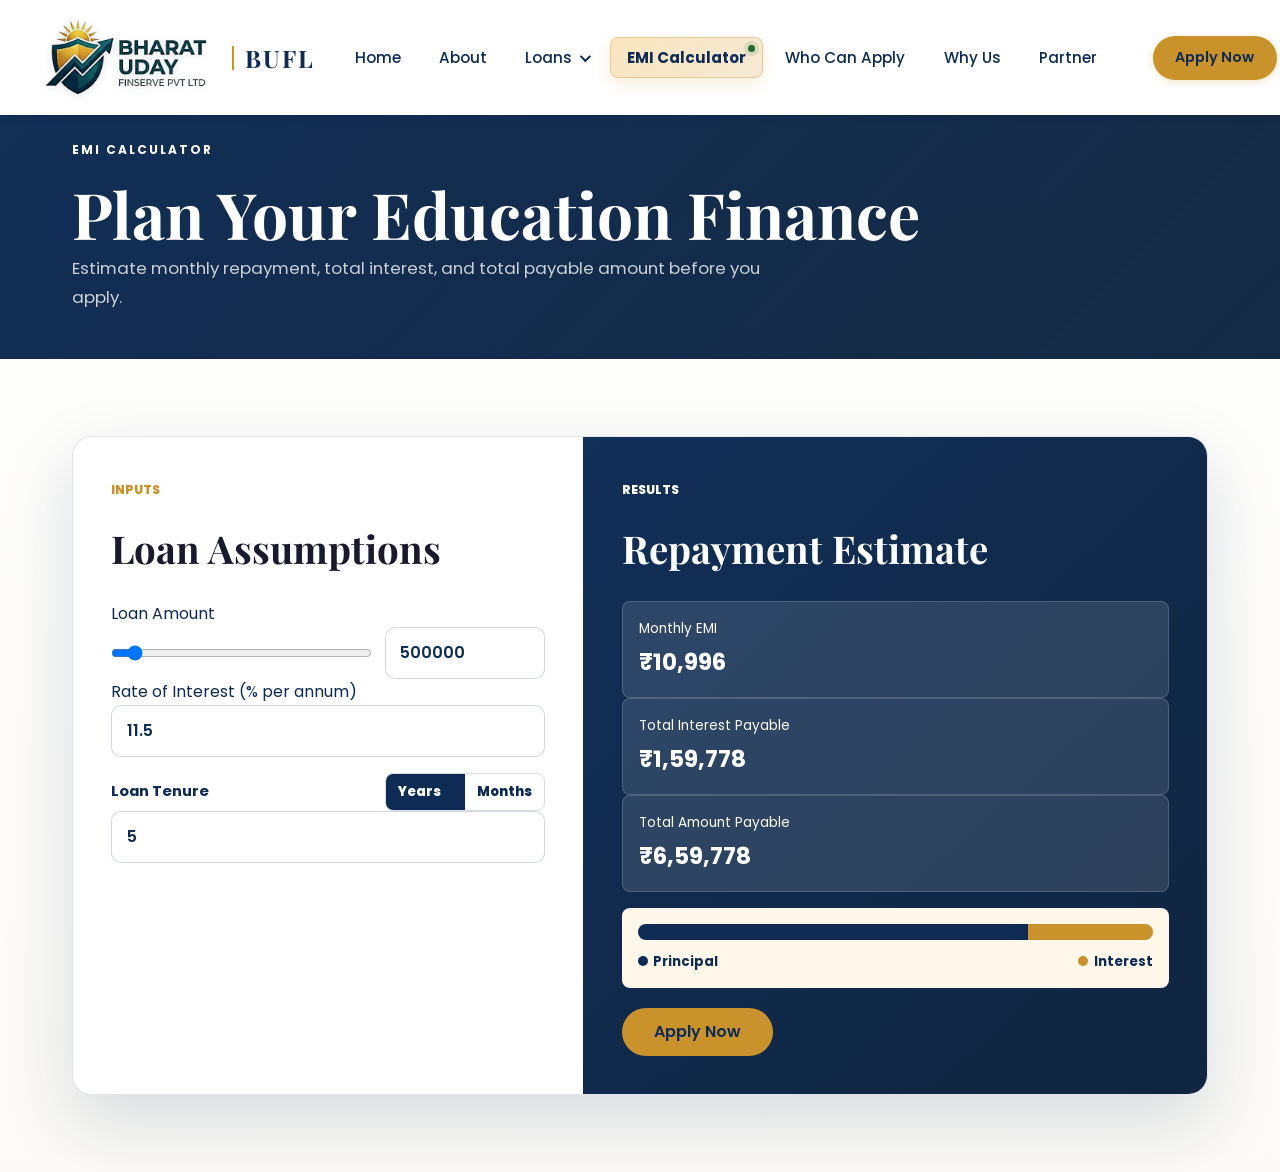
==== emi-calculator.html @ 7cd3af82 "feat: Refactor loan detail and navigation structure - Updated links in loan-detail.html to point to " ====
<!DOCTYPE html>
<html lang="en">
<head>
    <meta charset="UTF-8">
    <meta name="viewport" content="width=device-width, initial-scale=1.0">
    <title>EMI Calculator &mdash; Bharat Uday Finserve Pvt. Ltd.</title>
    <link href="https://fonts.googleapis.com/css2?family=Poppins:wght@300;400;500;600;700&family=Playfair+Display:wght@600;700&display=swap" rel="stylesheet">
    <link rel="stylesheet" href="styles.css">
</head>
<body>
    <nav class="navbar scrolled" id="navbar">
        <div class="nav-container">
            <a href="index.html#home" class="nav-logo">
                <img src="logo-transparent.png" alt="Bharat Uday Finserve Pvt Ltd" class="logo-img" />
                <span class="logo-abbr">BUFL</span>
            </a>

            <ul class="nav-menu" id="navMenu">
                <li><a href="index.html#home" class="nav-link">Home</a></li>
                <li><a href="index.html#about" class="nav-link">About</a></li>
                <li class="nav-dropdown" id="loansNavItem">
                    <button class="nav-link nav-dropdown-toggle" id="loansDropdownToggle" type="button" aria-expanded="false" aria-haspopup="true" aria-controls="loansDropdown">
                        Loans
                        <span class="dropdown-chevron" aria-hidden="true"></span>
                    </button>
                    <ul class="loans-dropdown" id="loansDropdown" aria-label="Loan products">
                        <li><a href="loan-detail.html?product=school-improvement" class="dropdown-link" data-product-key="school-improvement">School Improvement Loan</a></li>
                        <li><a href="loan-detail.html?product=school-fee" class="dropdown-link" data-product-key="school-fee">School Fee Loan</a></li>
                        <li><a href="loan-detail.html?product=student" class="dropdown-link" data-product-key="student">Student Loan</a></li>
                        <li><a href="loan-detail.html?product=overseas" class="dropdown-link" data-product-key="overseas">Overseas Education Loan</a></li>
                        <li><a href="loan-detail.html?product=vocational" class="dropdown-link" data-product-key="vocational">Vocational &amp; Skills Loan</a></li>
                    </ul>
                </li>
                <li><a href="emi-calculator.html" class="nav-link nav-link-highlight active">EMI Calculator</a></li>
                <li><a href="who-can-apply.html" class="nav-link">Who Can Apply</a></li>
                <li><a href="index.html#why-us" class="nav-link">Why Us</a></li>
                <li><a href="index.html#partner" class="nav-link">Partner</a></li>
                <li class="nav-menu-cta"><a href="loan-detail.html?product=school-improvement#loan-application" class="btn btn-primary">Apply Now</a></li>
            </ul>

            <div class="nav-actions">
                <a href="loan-detail.html?product=school-improvement#loan-application" class="btn btn-primary nav-apply">Apply Now</a>
                <button class="hamburger" id="hamburger" aria-label="Open navigation menu" aria-expanded="false" aria-controls="navMenu">
                    <span></span>
                    <span></span>
                    <span></span>
                </button>
            </div>
        </div>
    </nav>
    <div class="nav-overlay" id="navOverlay" aria-hidden="true"></div>

    <main class="standalone-page emi-page">
        <section class="standalone-hero">
            <div class="container">
                <span class="section-label">EMI CALCULATOR</span>
                <h1>Plan Your Education Finance</h1>
                <p>Estimate monthly repayment, total interest, and total payable amount before you apply.</p>
            </div>
        </section>

        <section class="emi-standalone-section">
            <div class="container">
                <div class="emi-standalone-panel">
                    <div class="emi-standalone-inputs">
                        <span class="content-label">Inputs</span>
                        <h2>Loan Assumptions</h2>
                        <label for="loanAmount">Loan Amount</label>
                        <div class="range-row">
                            <input type="range" id="loanAmountRange" min="5000" max="8000000" step="5000" value="500000">
                            <input type="number" id="loanAmount" min="5000" max="8000000" step="5000" value="500000">
                        </div>

                        <label for="interestRate">Rate of Interest (% per annum)</label>
                        <input type="number" id="interestRate" min="1" max="36" step="0.1" value="11.5">

                        <div class="tenure-header">
                            <label for="loanTenure">Loan Tenure</label>
                            <div class="tenure-toggle" role="group" aria-label="Tenure unit">
                                <input type="radio" name="tenureUnit" id="tenureYears" value="years" checked>
                                <label for="tenureYears">Years</label>
                                <input type="radio" name="tenureUnit" id="tenureMonths" value="months">
                                <label for="tenureMonths">Months</label>
                            </div>
                        </div>
                        <input type="number" id="loanTenure" min="1" max="30" step="1" value="5">
                    </div>

                    <div class="emi-standalone-results" aria-live="polite">
                        <span class="content-label">Results</span>
                        <h2>Repayment Estimate</h2>
                        <div class="emi-result-card">
                            <span>Monthly EMI</span>
                            <strong id="monthlyEmi">&#8377;0</strong>
                        </div>
                        <div class="emi-result-card">
                            <span>Total Interest Payable</span>
                            <strong id="totalInterest">&#8377;0</strong>
                        </div>
                        <div class="emi-result-card">
                            <span>Total Amount Payable</span>
                            <strong id="totalPayable">&#8377;0</strong>
                        </div>
                        <div class="emi-split" aria-label="Principal and interest split">
                            <div class="emi-split-bar">
                                <span class="principal-bar" id="principalBar"></span>
                                <span class="interest-bar" id="interestBar"></span>
                            </div>
                            <div class="emi-split-legend">
                                <span><i class="legend-principal"></i>Principal</span>
                                <span><i class="legend-interest"></i>Interest</span>
                            </div>
                        </div>
                        <a href="loan-detail.html?product=school-improvement#loan-application" class="btn btn-primary">Apply Now</a>
                    </div>
                </div>
            </div>
        </section>
    </main>

    <script src="script.js"></script>
</body>
</html>
---- styles.css ----
/* ===========================
   CSS Variables & Reset
   =========================== */
:root {
    /* Brand Colors */
    --color-primary: #0D2B55;
    --color-accent: #C9922A;
    --color-light-gold: #F4C366;
    --color-bg-cream: #FAFAF7;
    --color-text-dark: #1A1A2E;
    --color-text-light: #6B7280;
    --color-white: #FFFFFF;
    --color-navy-light: #1a3a52;

    /* Fonts */
    --font-body: 'Poppins', sans-serif;
    --font-heading: 'Playfair Display', serif;

    /* Spacing */
    --spacing-unit: 1rem;
}

*,
*::before,
*::after {
    margin: 0;
    padding: 0;
    box-sizing: border-box;
}

html {
    scroll-behavior: smooth;
    overflow-x: hidden;
    -webkit-text-size-adjust: 100%;
}

body {
    font-family: var(--font-body);
    color: var(--color-text-dark);
    background-color: var(--color-bg-cream);
    line-height: 1.6;
    overflow-x: hidden;
    max-width: 100vw;
    min-height: 100vh;
}

body.menu-open {
    overflow: hidden;
}

img, svg, video {
    max-width: 100%;
    height: auto;
    display: block;
}

button {
    font-family: inherit;
    background: none;
    border: none;
    cursor: pointer;
    color: inherit;
}

a {
    color: inherit;
}

/* ===========================
   Container & General
   =========================== */
.container {
    max-width: 1200px;
    margin: 0 auto;
    padding: 0 2rem;
}

section {
    padding: 5rem 0;
}

.section-header {
    text-align: center;
    margin-bottom: 4rem;
    animation: fadeInUp 0.8s ease-out;
}

.section-label {
    display: inline-block;
    font-size: 0.75rem;
    font-weight: 700;
    letter-spacing: 2px;
    text-transform: uppercase;
    color: var(--color-accent);
    margin-bottom: 1rem;
}

.section-title {
    font-family: var(--font-heading);
    font-size: 2.5rem;
    font-weight: 700;
    color: var(--color-primary);
    margin-bottom: 1rem;
}

.section-subtitle {
    font-size: 1.1rem;
    color: var(--color-text-light);
    max-width: 600px;
    margin: 0 auto;
}

/* ===========================
   Animations
   =========================== */
@keyframes fadeInUp {
    from {
        opacity: 0;
        transform: translateY(30px);
    }
    to {
        opacity: 1;
        transform: translateY(0);
    }
}

@keyframes slideInLeft {
    from {
        opacity: 0;
        transform: translateX(-30px);
    }
    to {
        opacity: 1;
        transform: translateX(0);
    }
}

@keyframes slideInRight {
    from {
        opacity: 0;
        transform: translateX(30px);
    }
    to {
        opacity: 1;
        transform: translateX(0);
    }
}

@keyframes countUp {
    from {
        opacity: 0;
    }
    to {
        opacity: 1;
    }
}

@keyframes marquee {
    0% {
        transform: translateX(0);
    }
    100% {
        transform: translateX(-50%);
    }
}

@keyframes bounce {
    0%, 100% {
        transform: scale(1.15) rotate(5deg);
    }
    50% {
        transform: scale(1.25) rotate(-5deg);
    }
}

/* ===========================
   Navigation Bar
   =========================== */
/* ===========================
   Navbar — Sticky Header
   =========================== */
.navbar {
    position: fixed;
    top: 0;
    left: 0;
    width: 100%;
    z-index: 1000;
    background-color: var(--color-white);
    padding: 0.6rem 0;
    box-shadow: 0 2px 10px rgba(13, 43, 85, 0.06);
    transition: padding 0.3s ease, box-shadow 0.3s ease;
}

.navbar.scrolled {
    padding: 0.4rem 0;
    box-shadow: 0 4px 18px rgba(13, 43, 85, 0.1);
    border-bottom: 2px solid var(--color-accent);
}

.nav-container {
    max-width: 1400px;
    margin: 0 auto;
    padding: 0 2rem;
    display: flex;
    justify-content: space-between;
    align-items: center;
    gap: 1.5rem;
}

.nav-logo {
    display: flex;
    align-items: center;
    cursor: pointer;
    text-decoration: none;
    flex-shrink: 0;
}

.logo-img {
    height: 96px;
    width: auto;
    display: block;
    object-fit: contain;
    transition: height 0.3s ease;
    filter: drop-shadow(0 2px 4px rgba(13, 43, 85, 0.12));
}

.navbar.scrolled .logo-img {
    height: 72px;
}

.logo-abbr {
    font-family: var(--font-heading);
    font-size: 1.5rem;
    font-weight: 700;
    color: var(--color-primary);
    letter-spacing: 2px;
    margin-left: 0.65rem;
    padding-left: 0.65rem;
    border-left: 2px solid var(--color-accent);
    line-height: 1;
    white-space: nowrap;
}

/* Nav menu (desktop horizontal) */
.nav-menu {
    display: flex;
    list-style: none;
    align-items: center;
    gap: 0.4rem;
    margin: 0;
    flex: 1;
    justify-content: flex-end;
    padding-right: 1rem;
}

.nav-menu-cta {
    display: none; /* only visible inside the mobile drawer */
}

.nav-link {
    text-decoration: none;
    color: var(--color-primary);
    font-weight: 500;
    font-size: 0.95rem;
    padding: 0.55rem 1rem;
    border-radius: 8px;
    position: relative;
    transition: color 0.25s ease, background-color 0.25s ease;
    white-space: nowrap;
}

.nav-link:hover {
    color: var(--color-accent);
    background-color: rgba(201, 146, 42, 0.08);
}

.nav-link.active {
    color: var(--color-accent);
    background-color: rgba(201, 146, 42, 0.12);
    font-weight: 600;
}

.nav-link.active::before {
    content: '';
    position: absolute;
    bottom: 4px;
    left: 1rem;
    right: 1rem;
    height: 2px;
    background-color: var(--color-accent);
    border-radius: 2px;
}

.nav-link-highlight {
    color: var(--color-primary);
    background: linear-gradient(135deg, rgba(244, 195, 102, 0.42), rgba(201, 146, 42, 0.2));
    border: 1px solid rgba(201, 146, 42, 0.34);
    font-weight: 700;
    box-shadow: 0 6px 16px rgba(201, 146, 42, 0.16);
}

.nav-link-highlight:hover,
.nav-link-highlight.active {
    color: var(--color-primary);
    background: var(--color-accent);
    box-shadow: 0 8px 20px rgba(201, 146, 42, 0.28);
}

.nav-link-highlight::after {
    content: '';
    position: absolute;
    top: 0.42rem;
    right: 0.42rem;
    width: 7px;
    height: 7px;
    border-radius: 50%;
    background: var(--color-green-pillar);
    box-shadow: 0 0 0 4px rgba(31, 107, 45, 0.12);
}

/* Nav actions (Apply Now + hamburger) */
.nav-actions {
    display: flex;
    align-items: center;
    gap: 0.75rem;
    flex-shrink: 0;
}

.nav-apply {
    padding: 0.65rem 1.4rem !important;
    font-size: 0.9rem !important;
    min-height: 42px;
    display: inline-flex;
    align-items: center;
    box-shadow: 0 2px 8px rgba(201, 146, 42, 0.25);
}

/* Hamburger Button */
.hamburger {
    display: none;
    flex-direction: column;
    justify-content: center;
    align-items: center;
    gap: 5px;
    width: 44px;
    height: 44px;
    border-radius: 8px;
    transition: background-color 0.25s ease;
    position: relative;
    z-index: 1001;
}

.hamburger:hover {
    background-color: rgba(13, 43, 85, 0.06);
}

.hamburger span {
    width: 24px;
    height: 2.5px;
    background-color: var(--color-primary);
    border-radius: 2px;
    transition: transform 0.3s ease, opacity 0.3s ease;
    display: block;
}

.hamburger.active span:nth-child(1) {
    transform: translateY(7.5px) rotate(45deg);
}

.hamburger.active span:nth-child(2) {
    opacity: 0;
}

.hamburger.active span:nth-child(3) {
    transform: translateY(-7.5px) rotate(-45deg);
}

/* Mobile drawer overlay */
.nav-overlay {
    position: fixed;
    inset: 0;
    background-color: rgba(13, 43, 85, 0.45);
    opacity: 0;
    visibility: hidden;
    transition: opacity 0.3s ease, visibility 0.3s ease;
    z-index: 998;
}

.nav-overlay.active {
    opacity: 1;
    visibility: visible;
}

/* ===========================
   Hero Section
   =========================== */
.hero {
    position: relative;
    min-height: calc(100vh - 95px);
    display: flex;
    align-items: center;
    justify-content: center;
    text-align: center;
    margin-top: 95px;
    overflow: hidden;
    background-color: var(--color-primary);
}

.hero-background {
    position: absolute;
    top: 0;
    left: 0;
    width: 100%;
    height: 100%;
    background: repeating-linear-gradient(
        45deg,
        transparent,
        transparent 100px,
        rgba(201, 146, 42, 0.05) 100px,
        rgba(201, 146, 42, 0.05) 200px
    );
    z-index: 1;
}

.hero-content {
    position: relative;
    z-index: 10;
    max-width: 1000px;
    padding: 2rem;
}

.hero-headline {
    font-family: var(--font-heading);
    font-size: 3.5rem;
    font-weight: 700;
    color: var(--color-white);
    margin-bottom: 1.5rem;
    line-height: 1.2;
    animation: fadeInUp 0.8s ease-out 0.2s backwards;
}

.hero-subheadline {
    font-size: 1.3rem;
    color: #c9c3c3;
    margin-bottom: 2.5rem;
    max-width: 800px;
    margin-left: auto;
    margin-right: auto;
    animation: fadeInUp 0.8s ease-out 0.4s backwards;
}

.hero-buttons {
    display: none;
}

.btn {
    padding: 0.9rem 2rem;
    border: none;
    border-radius: 30px;
    font-size: 1rem;
    font-weight: 600;
    cursor: pointer;
    transition: all 0.3s ease;
    text-decoration: none;
    display: inline-flex;
    align-items: center;
    justify-content: center;
    min-height: 44px;
    line-height: 1.2;
    white-space: nowrap;
}

.btn-primary {
    background-color: var(--color-accent);
    color: var(--color-primary);
}

.btn-primary:hover {
    background-color: var(--color-light-gold);
    box-shadow: 0 6px 20px rgba(201, 146, 42, 0.4);
    transform: translateY(-3px);
}

.btn-secondary {
    background-color: transparent;
    color: var(--color-white);
    border: 2px solid var(--color-white);
}

.btn-secondary:hover {
    background-color: var(--color-white);
    color: var(--color-primary);
    box-shadow: 0 6px 20px rgba(255, 255, 255, 0.3);
    transform: translateY(-3px);
}

.hero-stats {
    display: none;
}

.stat-card {
    background: rgba(255, 255, 255, 0.1);
    padding: 2rem 1.5rem;
    border-radius: 12px;
    backdrop-filter: blur(10px);
    border: 1px solid rgba(201, 146, 42, 0.3);
}

.stat-number {
    font-family: var(--font-heading);
    font-size: 2.5rem;
    font-weight: 700;
    color: var(--color-accent);
    margin-bottom: 0.5rem;
}

.stat-label {
    font-size: 0.95rem;
    color: var(--color-white);
    font-weight: 500;
}

/* ===========================
   Marquee Bar
   =========================== */
.marquee-bar {
    background-color: var(--color-accent);
    padding: 0.8rem 0;
    overflow: hidden;
}

.marquee-content {
    display: flex;
    animation: marquee 20s linear infinite;
    white-space: nowrap;
    font-size: 0.85rem;
    font-weight: 700;
    color: var(--color-primary);
    letter-spacing: 0.5px;
}

/* ===========================
   About Section
   =========================== */
.about {
    background-color: var(--color-bg-cream);
}

.about-content {
    display: grid;
    grid-template-columns: 1fr;
    gap: 4rem;
    align-items: start;
}

.about-left {
    animation: slideInLeft 0.8s ease-out;
}

.about-left p {
    font-size: 1rem;
    color: var(--color-text-light);
    line-height: 1.8;
    margin-bottom: 1.5rem;
    text-align: justify;
}

.about-left p strong {
    color: var(--color-primary);
}

.about-right {
    animation: slideInRight 0.8s ease-out;
}

.info-card {
    background: var(--color-white);
    border-left: 4px solid var(--color-primary);
    border-top: 3px solid var(--color-accent);
    padding: 2rem;
    border-radius: 8px;
    box-shadow: 0 2px 8px rgba(0, 0, 0, 0.05);
}

.info-card-title {
    font-size: 1.2rem;
    font-weight: 700;
    color: var(--color-primary);
    margin-bottom: 1.5rem;
}

.info-item {
    display: flex;
    gap: 1rem;
    margin-bottom: 1.5rem;
}

.info-item:last-child {
    margin-bottom: 0;
}

.info-icon {
    font-size: 1.5rem;
    flex-shrink: 0;
}

.info-item strong {
    color: var(--color-primary);
    font-size: 0.95rem;
}

.info-item p {
    font-size: 0.85rem;
    color: var(--color-text-light);
    margin: 0.3rem 0 0 0;
}

/* ===========================
   Loan Products Section
   =========================== */
.products {
    background-color: var(--color-primary);
    background-image: radial-gradient(circle, rgba(201, 146, 42, 0.1) 1px, transparent 1px);
    background-size: 40px 40px;
    background-position: 0 0, 20px 20px;
}

.products .section-title {
    color: var(--color-white);
}

.products-grid {
    display: grid;
    grid-template-columns: repeat(auto-fit, minmax(280px, 1fr));
    gap: 2rem;
    max-width: 1400px;
    margin: 0 auto;
}

.product-card {
    background: var(--color-white);
    border-top: 4px solid var(--color-accent);
    border-radius: 12px;
    padding: 2rem;
    transition: all 0.3s ease;
    box-shadow: 0 4px 12px rgba(0, 0, 0, 0.05);
    display: flex;
    flex-direction: column;
}

.product-card:hover {
    transform: translateY(-6px);
    box-shadow: 0 8px 24px rgba(201, 146, 42, 0.2);
}

.product-icon {
    font-size: 3rem;
    margin-bottom: 1rem;
}

.product-card h3 {
    font-size: 1.3rem;
    font-weight: 700;
    color: var(--color-primary);
    margin-bottom: 0.8rem;
}

.product-amount {
    font-size: 1.1rem;
    font-weight: 600;
    color: var(--color-accent);
    margin-bottom: 0.5rem;
}

.product-for {
    font-size: 0.9rem;
    color: var(--color-text-light);
    margin-bottom: 1.2rem;
    font-style: italic;
}

.product-highlights {
    list-style: none;
    margin-bottom: 1.5rem;
    flex-grow: 1;
}

.product-highlights li {
    font-size: 0.9rem;
    color: var(--color-text-light);
    margin-bottom: 0.6rem;
    padding-left: 1.5rem;
    position: relative;
}

.product-highlights li::before {
    content: '✓';
    position: absolute;
    left: 0;
    color: var(--color-accent);
    font-weight: bold;
}

.product-link {
    color: var(--color-accent);
    text-decoration: none;
    font-weight: 600;
    font-size: 0.95rem;
    transition: color 0.3s ease;
}

.product-link:hover {
    color: var(--color-light-gold);
}

/* ===========================
   Directors Section
   =========================== */
.directors {
    background-color: var(--color-bg-cream);
}

.directors-grid {
    display: grid;
    grid-template-columns: repeat(auto-fit, minmax(300px, 1fr));
    gap: 2rem;
    max-width: 1200px;
    margin: 0 auto;
    justify-items: center;
}

.director-card {
    background: var(--color-white);
    border: 1px solid #e0ddd7;
    border-left: 4px solid var(--color-primary);
    border-radius: 10px;
    padding: 2rem;
    text-align: center;
    max-width: 350px;
    width: 100%;
    box-shadow: 0 2px 8px rgba(0, 0, 0, 0.05);
    transition: all 0.3s ease;
    display: flex;
    flex-direction: column;
}

.director-card:hover {
    box-shadow: 0 4px 16px rgba(201, 146, 42, 0.15);
    transform: translateY(-4px);
}

.director-avatar {
    width: 100px;
    height: 100px;
    margin: 0 auto 1.5rem;
    border-radius: 50%;
    background: linear-gradient(135deg, var(--color-accent), var(--color-primary));
    display: flex;
    align-items: center;
    justify-content: center;
    color: var(--color-white);
    font-size: 1.8rem;
    font-weight: 700;
}

.director-name {
    font-size: 1.2rem;
    font-weight: 700;
    color: var(--color-primary);
    margin-bottom: 0.5rem;
}

.director-designation {
    font-size: 0.9rem;
    color: var(--color-accent);
    font-style: italic;
    margin-bottom: 1rem;
}

.director-divider {
    width: 40px;
    height: 2px;
    background-color: var(--color-accent);
    margin: 1rem auto;
}

.director-bio {
    font-size: 0.85rem;
    color: var(--color-text-light);
    line-height: 1.6;
    margin-bottom: 1.5rem;
    flex-grow: 1;
}

.director-linkedin {
    display: inline-flex;
    width: 35px;
    height: 35px;
    align-items: center;
    justify-content: center;
    background-color: var(--color-primary);
    color: var(--color-white);
    border-radius: 50%;
    text-decoration: none;
    font-weight: 700;
    transition: all 0.3s ease;
    margin-top: auto;
}

.director-linkedin:hover {
    background-color: var(--color-accent);
    transform: scale(1.1);
}

/* ===========================
   Eligibility Section
   =========================== */
.eligibility {
    background-color: var(--color-white);
}

.eligibility-grid {
    display: grid;
    grid-template-columns: repeat(auto-fit, minmax(250px, 1fr));
    gap: 2rem;
    margin-bottom: 3rem;
}

.eligibility-column {
    background: var(--color-bg-cream);
    padding: 2rem;
    border-radius: 10px;
    border-top: 3px solid var(--color-accent);
    animation: fadeInUp 0.8s ease-out;
}

.eligibility-icon {
    font-size: 2.5rem;
    margin-bottom: 1rem;
}

.eligibility-column h3 {
    font-size: 1.2rem;
    font-weight: 700;
    color: var(--color-primary);
    margin-bottom: 1rem;
}

.eligibility-column ul {
    list-style: none;
}

.eligibility-column li {
    font-size: 0.9rem;
    color: var(--color-text-light);
    margin-bottom: 0.8rem;
    padding-left: 1.5rem;
    position: relative;
    line-height: 1.5;
}

.eligibility-column li::before {
    content: '→';
    position: absolute;
    left: 0;
    color: var(--color-accent);
    font-weight: bold;
}

.eligibility-help {
    background: var(--color-bg-cream);
    border: 2px solid var(--color-accent);
    border-radius: 10px;
    padding: 2rem;
    text-align: center;
    max-width: 700px;
    margin: 0 auto;
}

.eligibility-help p {
    font-size: 1rem;
    color: var(--color-text-dark);
    line-height: 1.8;
}

.eligibility-help strong {
    color: var(--color-accent);
}

/* ===========================
   Why Us Section
   =========================== */
.why-us {
    background-color: #1a3a52;
    background-image: linear-gradient(135deg, var(--color-primary) 0%, #1a3a52 100%);
}

.why-us .section-title {
    color: var(--color-white);
}

.features-grid {
    display: grid;
    grid-template-columns: repeat(auto-fit, minmax(280px, 1fr));
    gap: 2rem;
}

.feature-box {
    background: rgba(255, 255, 255, 0.05);
    padding: 2rem;
    border-radius: 12px;
    text-align: center;
    border: 1px solid rgba(201, 146, 42, 0.3);
    transition: all 0.3s ease;
    backdrop-filter: blur(10px);
}

.feature-box:hover {
    background: rgba(255, 255, 255, 0.1);
    box-shadow: 0 8px 24px rgba(201, 146, 42, 0.2);
    transform: translateY(-6px);
}

.feature-icon {
    font-size: 2.5rem;
    margin-bottom: 1rem;
}

.feature-box h3 {
    font-size: 1.2rem;
    font-weight: 700;
    color: var(--color-white);
    margin-bottom: 0.8rem;
}

.feature-box p {
    font-size: 0.95rem;
    color: #d0d0d0;
    line-height: 1.6;
}

/* ===========================
   Contact Section
   =========================== */
.contact {
    display: none;
}

.contact-form {
    display: none;
}

.contact-content {
    display: grid;
    grid-template-columns: 1fr 1fr;
    gap: 4rem;
    align-items: start;
}

.contact-left {
    animation: slideInLeft 0.8s ease-out;
}

.contact-detail {
    display: flex;
    gap: 1.5rem;
    margin-bottom: 2rem;
}

.contact-detail:last-of-type {
    margin-bottom: 2.5rem;
}

.contact-icon {
    font-size: 1.8rem;
    flex-shrink: 0;
    min-width: 40px;
}

.contact-detail strong {
    color: var(--color-primary);
    font-size: 0.95rem;
}

.contact-detail p {
    font-size: 0.9rem;
    color: var(--color-text-light);
    margin: 0.3rem 0 0 0;
}

.social-icons {
    display: flex;
    gap: 1rem;
    margin-top: 2rem;
}

.social-btn {
    width: 45px;
    height: 45px;
    display: flex;
    align-items: center;
    justify-content: center;
    background-color: var(--color-primary);
    color: var(--color-white);
    border-radius: 50%;
    text-decoration: none;
    font-weight: 700;
    font-size: 1.1rem;
    transition: all 0.3s ease;
}

.social-btn:hover {
    background-color: var(--color-accent);
    transform: scale(1.15) rotate(5deg);
}

.contact-right {
    animation: slideInRight 0.8s ease-out;
}

.contact-form {
    background: var(--color-white);
    padding: 2.5rem;
    border-radius: 12px;
    box-shadow: 0 4px 12px rgba(0, 0, 0, 0.05);
}

.form-group {
    margin-bottom: 1.5rem;
}

.form-group:last-of-type {
    margin-bottom: 2rem;
}

.contact-form input,
.contact-form select,
.contact-form textarea {
    width: 100%;
    padding: 0.85rem 1rem;
    border: 1px solid #ddd;
    border-radius: 6px;
    font-family: var(--font-body);
    font-size: 0.95rem;
    transition: border-color 0.3s ease;
}

.contact-form input:focus,
.contact-form select:focus,
.contact-form textarea:focus {
    outline: none;
    border-color: var(--color-accent);
    box-shadow: 0 0 0 3px rgba(201, 146, 42, 0.1);
}

.contact-form textarea {
    resize: vertical;
}

.form-submit {
    width: 100%;
    padding: 1rem;
    background-color: var(--color-accent);
    color: var(--color-primary);
    border: none;
    border-radius: 6px;
    font-weight: 700;
    cursor: pointer;
    transition: all 0.3s ease;
    font-size: 1rem;
}

.form-submit:hover {
    background-color: var(--color-light-gold);
    box-shadow: 0 4px 12px rgba(201, 146, 42, 0.3);
}

.form-privacy {
    font-size: 0.8rem;
    color: var(--color-text-light);
    text-align: center;
    margin-top: 1rem;
}

/* ===========================
   Footer
   =========================== */
.footer {
    background-color: var(--color-primary);
    color: var(--color-white);
    padding: 3rem 0 1rem;
}

.footer-content {
    display: grid;
    grid-template-columns: repeat(auto-fit, minmax(250px, 1fr));
    gap: 2rem;
    margin-bottom: 2rem;
}

.footer-col {
    animation: fadeInUp 0.8s ease-out;
}

.footer-col h4 {
    font-size: 1rem;
    font-weight: 700;
    color: var(--color-accent);
    margin-bottom: 1rem;
    text-transform: uppercase;
    letter-spacing: 1px;
}

.footer-logo {
    display: flex;
    align-items: center;
    gap: 1rem;
    margin-bottom: 1rem;
}

.footer-logo-img {
    height: 90px;
    width: auto;
    display: block;
    object-fit: contain;
    border-radius: 6px;
    box-shadow: 0 4px 14px rgba(0, 0, 0, 0.3);
}

.footer-logo-text {
    display: flex;
    flex-direction: column;
    line-height: 1.1;
}

.footer-company-name {
    font-size: 1rem;
    font-weight: 700;
    color: var(--color-white);
    letter-spacing: 0.5px;
    line-height: 1.1;
}

.footer-tagline {
    font-size: 0.8rem;
    color: var(--color-accent);
    font-style: italic;
    line-height: 1;
}

.footer-description {
    font-size: 0.9rem;
    color: #c9c3c3;
    line-height: 1.6;
}

.footer-col ul {
    list-style: none;
}

.footer-col li {
    margin-bottom: 0.7rem;
}

.footer-col a {
    color: #c9c3c3;
    text-decoration: none;
    font-size: 0.9rem;
    transition: color 0.3s ease;
}

.footer-col a:hover {
    color: var(--color-accent);
}

.footer-col p {
    font-size: 0.9rem;
    color: #c9c3c3;
    line-height: 1.6;
    margin-bottom: 1rem;
}

.footer-divider {
    height: 1px;
    background-color: rgba(201, 146, 42, 0.3);
    margin: 2rem 0;
}

.footer-bottom {
    text-align: center;
}

.footer-copyright {
    font-size: 0.85rem;
    color: #c9c3c3;
    margin-bottom: 0.8rem;
}

.footer-disclaimer {
    font-size: 0.75rem;
    color: #8b8b8b;
    line-height: 1.6;
}

/* ===========================
   Responsive Design
   Mobile (≤ 480px) | Tablet (481-1024px) | Desktop (≥ 1025px)
   =========================== */

/* ===========================
   TABLET + MOBILE (≤ 1024px)
   =========================== */
@media (max-width: 1024px) {
    /* Hamburger replaces inline menu */
    .hamburger {
        display: inline-flex;
    }

    /* Inline menu becomes a slide-in drawer from the right */
    .nav-menu {
        position: fixed;
        top: 0;
        right: 0;
        bottom: 0;
        width: min(320px, 85vw);
        flex-direction: column;
        justify-content: flex-start;
        align-items: stretch;
        gap: 0;
        padding: 5.5rem 1.5rem 2rem;
        background-color: var(--color-white);
        box-shadow: -4px 0 24px rgba(13, 43, 85, 0.15);
        transform: translateX(100%);
        transition: transform 0.35s cubic-bezier(0.4, 0, 0.2, 1);
        overflow-y: auto;
        z-index: 999;
    }

    .nav-menu.active {
        transform: translateX(0);
    }

    .nav-menu li {
        width: 100%;
    }

    .nav-link {
        display: block;
        padding: 0.9rem 1rem;
        font-size: 1rem;
        border-radius: 8px;
        min-height: 44px;
    }

    .nav-link.active::before {
        display: none;
    }

    .nav-link-highlight {
        margin: 0.35rem 0;
        border-color: rgba(201, 146, 42, 0.5);
        background: rgba(244, 195, 102, 0.28);
    }

    .nav-link-highlight::after {
        top: 50%;
        right: 1rem;
        transform: translateY(-50%);
    }

    .nav-menu-cta {
        display: block;
        margin-top: 1rem;
        padding-top: 1rem;
        border-top: 1px solid rgba(13, 43, 85, 0.08);
    }

    .nav-menu-cta .btn {
        width: 100%;
        display: block;
        text-align: center;
    }

    /* Hide the desktop Apply Now since the drawer has its own */
    .nav-apply {
        display: none !important;
    }

    /* Layout grids stack to 2-col or 1-col */
    .about-content {
        grid-template-columns: 1fr;
        gap: 2.5rem;
    }

    .products-grid {
        grid-template-columns: repeat(2, 1fr);
        gap: 1.5rem;
    }

    .directors-grid {
        grid-template-columns: repeat(2, 1fr);
    }

    .features-grid {
        grid-template-columns: repeat(2, 1fr);
    }

    .eligibility-grid {
        grid-template-columns: 1fr;
        gap: 2rem;
    }

    .growth-grid,
    .network-grid,
    .data-grid {
        grid-template-columns: 1fr;
        gap: 1.5rem;
    }

    .cta-grid {
        grid-template-columns: 1fr;
    }

    .footer-content {
        grid-template-columns: repeat(2, 1fr);
        gap: 2rem;
    }

    /* Typography */
    .hero-headline {
        font-size: clamp(2rem, 5vw, 3rem);
    }

    .hero-subheadline {
        font-size: 1.05rem;
    }

    .section-title {
        font-size: clamp(1.6rem, 4vw, 2.2rem);
    }

    /* Container padding */
    .container {
        padding: 0 1.5rem;
    }

    .nav-container {
        padding: 0 1.5rem;
    }

    /* Logo on tablet */
    .logo-img {
        height: 76px;
    }

    .navbar.scrolled .logo-img {
        height: 60px;
    }

    .logo-abbr {
        font-size: 1.2rem;
    }

    .hero {
        margin-top: 84px;
        min-height: calc(100vh - 84px);
    }
}

/* ===========================
   MOBILE ONLY (≤ 480px)
   =========================== */
@media (max-width: 480px) {
    /* Container & sections */
    .container {
        padding: 0 1rem;
    }

    .nav-container {
        padding: 0 1rem;
        gap: 0.5rem;
    }

    section {
        padding: 3rem 0;
    }

    /* Hero */
    .hero {
        min-height: auto;
        padding: 3rem 0 2.5rem;
        margin-top: 72px;
    }

    .hero-content {
        padding: 1.5rem 1rem;
    }

    .hero-headline {
        font-size: 1.75rem;
        line-height: 1.25;
        margin-bottom: 1rem;
    }

    .hero-subheadline {
        font-size: 0.95rem;
        margin-bottom: 1.5rem;
    }

    .hero-eyebrow {
        font-size: 0.7rem;
        letter-spacing: 2px;
        padding: 0.4rem 1rem;
    }

    .hero-ctas {
        flex-direction: column;
        align-items: stretch;
        gap: 0.75rem;
    }

    .hero-ctas .btn {
        width: 100%;
    }

    /* Section headers */
    .section-header {
        margin-bottom: 2rem;
    }

    .section-title {
        font-size: 1.5rem;
    }

    .section-label {
        font-size: 0.65rem;
    }

    .section-subtitle {
        font-size: 1rem;
    }

    /* Stack everything single-column on mobile */
    .products-grid,
    .directors-grid,
    .features-grid,
    .footer-content {
        grid-template-columns: 1fr;
        gap: 1.5rem;
    }

    .product-card {
        padding: 1.5rem;
    }

    .product-card h3 {
        font-size: 1.15rem;
    }

    /* Mission quote */
    .mission-quote {
        font-size: 1.05rem;
        padding: 0.5rem 0 0.5rem 1rem;
    }

    /* Buttons full-width on mobile */
    .btn {
        width: 100%;
        min-height: 48px;
        display: inline-flex;
        align-items: center;
        justify-content: center;
    }

    /* Hero CTAs container */
    .cta-card .btn,
    .product-card .btn,
    .hero-ctas .btn {
        width: 100%;
    }

    /* Logo sizing on mobile */
    .logo-img {
        height: 58px;
    }

    .navbar.scrolled .logo-img {
        height: 50px;
    }

    .logo-abbr {
        font-size: 1rem;
        letter-spacing: 1px;
    }

    /* Footer */
    .footer-logo-img {
        height: 70px;
    }

    .footer-col h4 {
        margin-top: 1rem;
    }

    .footer-col:first-child h4 {
        margin-top: 0;
    }

    .footer-bottom {
        text-align: center;
    }

    .eligibility-help p {
        font-size: 0.9rem;
    }

    /* Marquee text size */
    .marquee-content span {
        font-size: 0.85rem;
    }
}

/* ===========================
   TABLET ONLY (481px - 1024px) extra polish
   =========================== */
@media (min-width: 481px) and (max-width: 1024px) {
    .container {
        padding: 0 2rem;
    }

    .hero-ctas {
        gap: 1rem;
    }

    .hero-ctas .btn {
        min-width: 200px;
    }

    .product-card {
        padding: 1.75rem;
    }
}

/* ===========================
   DESKTOP (≥ 1025px) baseline
   =========================== */
@media (min-width: 1025px) {
    .nav-menu {
        gap: 0.4rem;
    }

    /* Hide the duplicate Apply Now that lives inside .nav-menu (it's only for mobile drawer) */
    .nav-menu-cta {
        display: none;
    }
}

/* ===========================
   Scroll Triggered Animations
   =========================== */
.fade-in {
    opacity: 0;
    animation: fadeInUp 0.8s ease-out forwards;
}

.slide-in-left {
    opacity: 0;
    animation: slideInLeft 0.8s ease-out forwards;
}

.slide-in-right {
    opacity: 0;
    animation: slideInRight 0.8s ease-out forwards;
}

/* ===========================
   Hero Eyebrow + CTAs
   =========================== */
.hero-eyebrow {
    display: inline-block;
    font-size: 0.85rem;
    font-weight: 600;
    letter-spacing: 3px;
    text-transform: uppercase;
    color: var(--color-accent);
    margin-bottom: 1.2rem;
    padding: 0.5rem 1.2rem;
    border: 1px solid rgba(201, 146, 42, 0.4);
    border-radius: 30px;
    animation: fadeInUp 0.8s ease-out backwards;
}

.hero-ctas {
    display: flex;
    gap: 1rem;
    justify-content: center;
    flex-wrap: wrap;
    margin-top: 1rem;
    animation: fadeInUp 0.8s ease-out 0.6s backwards;
}

.btn-block {
    display: flex;
    width: 100%;
    align-items: center;
    justify-content: center;
    text-align: center;
    margin-top: auto;
}

.nav-cta {
    background-color: var(--color-accent);
    color: var(--color-primary) !important;
    padding: 0.5rem 1.1rem;
    border-radius: 24px;
    font-weight: 600;
}
.nav-cta:hover {
    background-color: var(--color-light-gold);
}

/* ===========================
   Mission Quote (About)
   =========================== */
.mission-quote {
    font-family: var(--font-heading);
    font-size: 1.35rem;
    font-style: italic;
    color: var(--color-primary);
    border-left: 4px solid var(--color-accent);
    padding: 0.5rem 0 0.5rem 1.5rem;
    margin-bottom: 1.5rem;
    line-height: 1.5;
}

/* ===========================
   School Growth Program
   =========================== */
.school-growth {
    background-color: var(--color-bg-cream);
}

.growth-grid {
    display: grid;
    grid-template-columns: repeat(3, 1fr);
    gap: 2rem;
}

.growth-card {
    background: var(--color-white);
    border-radius: 12px;
    padding: 2.5rem 2rem;
    box-shadow: 0 4px 16px rgba(13, 43, 85, 0.06);
    border-top: 4px solid var(--color-accent);
    transition: all 0.3s ease;
    position: relative;
}

.growth-card:hover {
    transform: translateY(-6px);
    box-shadow: 0 10px 28px rgba(13, 43, 85, 0.12);
}

.growth-step {
    font-family: var(--font-heading);
    font-size: 2.6rem;
    font-weight: 700;
    color: var(--color-accent);
    opacity: 0.45;
    line-height: 1;
    margin-bottom: 1rem;
}

.growth-card h3 {
    font-size: 1.25rem;
    color: var(--color-primary);
    margin-bottom: 0.8rem;
    font-weight: 700;
}

.growth-card p {
    color: var(--color-text-light);
    font-size: 0.98rem;
    line-height: 1.7;
}

/* ===========================
   School Network & Collaboration
   =========================== */
.school-network {
    background-color: var(--color-white);
}

.network-grid {
    display: grid;
    grid-template-columns: repeat(3, 1fr);
    gap: 2rem;
}

.network-card {
    text-align: center;
    padding: 2.5rem 1.8rem;
    border-radius: 12px;
    background: var(--color-bg-cream);
    border: 1px solid rgba(13, 43, 85, 0.08);
    transition: all 0.3s ease;
}

.network-card:hover {
    transform: translateY(-6px);
    border-color: var(--color-accent);
    box-shadow: 0 10px 28px rgba(201, 146, 42, 0.15);
}

.network-icon {
    font-size: 2.6rem;
    margin-bottom: 1rem;
}

.network-card h3 {
    font-size: 1.2rem;
    color: var(--color-primary);
    margin-bottom: 0.7rem;
    font-weight: 700;
}

.network-card p {
    color: var(--color-text-light);
    font-size: 0.95rem;
    line-height: 1.7;
}

/* ===========================
   Data-Driven Impact
   =========================== */
.data-monitoring {
    background-color: var(--color-bg-cream);
}

.data-grid {
    display: grid;
    grid-template-columns: repeat(3, 1fr);
    gap: 2rem;
}

.data-card {
    background: var(--color-white);
    border-radius: 12px;
    padding: 2.5rem 2rem;
    box-shadow: 0 4px 16px rgba(13, 43, 85, 0.06);
    transition: all 0.3s ease;
    border-left: 4px solid var(--color-primary);
}

.data-card:hover {
    transform: translateY(-6px);
    box-shadow: 0 10px 28px rgba(13, 43, 85, 0.12);
    border-left-color: var(--color-accent);
}

.data-icon {
    font-size: 2.4rem;
    margin-bottom: 1rem;
}

.data-card h3 {
    font-size: 1.2rem;
    color: var(--color-primary);
    margin-bottom: 0.8rem;
    font-weight: 700;
}

.data-card p {
    color: var(--color-text-light);
    font-size: 0.97rem;
    line-height: 1.7;
}

/* ===========================
   Partner / Contact CTA Section
   =========================== */
.partner-cta {
    background-color: var(--color-white);
}

.cta-grid {
    display: grid;
    grid-template-columns: repeat(2, 1fr);
    gap: 1.8rem;
}

.cta-card {
    background: linear-gradient(135deg, var(--color-bg-cream) 0%, #fff 100%);
    padding: 2.5rem;
    border-radius: 14px;
    border: 1px solid rgba(13, 43, 85, 0.1);
    text-align: center;
    transition: all 0.3s ease;
    display: flex;
    flex-direction: column;
    align-items: center;
}

.cta-card:hover {
    transform: translateY(-6px);
    border-color: var(--color-accent);
    box-shadow: 0 12px 30px rgba(13, 43, 85, 0.1);
}

.cta-icon {
    font-size: 2.8rem;
    margin-bottom: 1rem;
}

.cta-card h3 {
    font-size: 1.3rem;
    color: var(--color-primary);
    margin-bottom: 0.8rem;
    font-weight: 700;
}

.cta-card p {
    color: var(--color-text-light);
    font-size: 0.97rem;
    line-height: 1.7;
    margin-bottom: 1.5rem;
    flex-grow: 1;
}

.cta-card .btn {
    margin-top: auto;
}

/* ===========================
   New-section responsive
   =========================== */
@media (max-width: 900px) {
    .growth-grid,
    .network-grid,
    .data-grid {
        grid-template-columns: 1fr;
        gap: 1.5rem;
    }

    .cta-grid {
        grid-template-columns: 1fr;
    }
}

@media (max-width: 480px) {
    .mission-quote {
        font-size: 1.1rem;
        padding-left: 1rem;
    }

    .hero-eyebrow {
        font-size: 0.7rem;
        letter-spacing: 2px;
        padding: 0.4rem 1rem;
    }

    .hero-ctas {
        flex-direction: column;
        align-items: stretch;
    }

    .hero-ctas .btn {
        width: 100%;
    }
}

@keyframes pillarRise {
    from {
        opacity: 0;
        transform: translateY(34px) scale(0.94);
        filter: blur(2px);
    }
    to {
        opacity: 1;
        transform: translateY(0) scale(1);
        filter: blur(0);
    }
}

@keyframes foundationReveal {
    from {
        opacity: 0;
        transform: translateY(22px);
    }
    to {
        opacity: 1;
        transform: translateY(0);
    }
}

@keyframes accentSweep {
    from {
        background-position: -160px 0;
    }
    to {
        background-position: 160px 0;
    }
}

/* ===========================
   Full-Width Pillars Section
   =========================== */
.pillars-section {
    width: 100vw;
    position: relative;
    left: 50%;
    right: 50%;
    margin-left: -50vw;
    margin-right: -50vw;
    padding: clamp(2.75rem, 5vw, 4.75rem) 0 clamp(2.5rem, 4vw, 3.75rem);
    background-color: var(--color-bg-cream);
    background-image:
        linear-gradient(135deg, rgba(255, 255, 255, 0.98) 0%, rgba(250, 250, 247, 0.95) 42%, rgba(244, 195, 102, 0.16) 100%),
        repeating-linear-gradient(90deg, rgba(13, 43, 85, 0.035) 0 1px, transparent 1px 118px),
        repeating-linear-gradient(0deg, rgba(201, 146, 42, 0.04) 0 1px, transparent 1px 96px);
    display: flex;
    flex-direction: column;
    gap: clamp(1.75rem, 3vw, 2.5rem);
    overflow: hidden;
    isolation: isolate;
}

.pillars-section::before,
.pillars-section::after {
    content: '';
    position: absolute;
    left: 0;
    right: 0;
    pointer-events: none;
    z-index: 0;
}

.pillars-section::before {
    top: 0;
    height: 5px;
    background:
        linear-gradient(90deg, transparent, rgba(201, 146, 42, 0.15), transparent),
        linear-gradient(90deg, var(--color-accent), var(--color-light-gold), var(--color-accent));
    background-size: 100% 100%, 160px 100%;
    animation: accentSweep 4s linear infinite;
}

.pillars-section::after {
    inset: 0;
    background:
        linear-gradient(90deg, transparent 0%, rgba(13, 43, 85, 0.05) 18%, transparent 36%),
        linear-gradient(0deg, rgba(255, 255, 255, 0.36), transparent 28%, transparent 72%, rgba(255, 255, 255, 0.42));
    opacity: 0.75;
}

/* ===========================
   Five Pillars Visual
   =========================== */
.pillars-visual {
    position: relative;
    z-index: 1;
    background: transparent;
    border: none;
    border-radius: 0;
    padding: 0;
    box-shadow: none;
    overflow: visible;
    width: 100%;
    display: flex;
    justify-content: center;
    animation: fadeInUp 0.8s ease-out;
}

.pillars-visual-title {
    font-family: var(--font-heading);
    font-size: 1.1rem;
    font-weight: 700;
    color: var(--color-primary);
    margin-bottom: 1.4rem;
    display: none;
}

.pillars-colonnade {
    display: flex;
    flex-wrap: wrap;
    gap: clamp(1.35rem, 4vw, 4rem);
    align-items: flex-end;
    justify-content: center;
    width: 100%;
    max-width: 1320px;
    padding: 0 clamp(1rem, 4vw, 3rem) 0.35rem;
    position: relative;
    z-index: 2;
}

.pillars-colonnade::before {
    content: '';
    position: absolute;
    left: clamp(2rem, 7vw, 6rem);
    right: clamp(2rem, 7vw, 6rem);
    bottom: 4.9rem;
    height: 14px;
    background: linear-gradient(90deg, transparent, rgba(13, 43, 85, 0.14), rgba(201, 146, 42, 0.18), rgba(13, 43, 85, 0.14), transparent);
    filter: blur(8px);
    opacity: 0.75;
}

.pillar {
    flex: 0 1 132px;
    display: flex;
    flex-direction: column;
    align-items: center;
    min-width: 112px;
    padding: 0 0.35rem;
    position: relative;
    isolation: isolate;
    transform-origin: bottom center;
    cursor: pointer;
    animation: pillarRise 0.78s cubic-bezier(0.2, 0.8, 0.2, 1) both;
    transition: transform 0.32s ease, filter 0.32s ease;
}

.pillar:nth-child(1) {
    animation-delay: 0.05s;
}

.pillar:nth-child(2) {
    animation-delay: 0.14s;
}

.pillar:nth-child(3) {
    animation-delay: 0.23s;
}

.pillar:nth-child(4) {
    animation-delay: 0.32s;
}

.pillar:nth-child(5) {
    animation-delay: 0.41s;
}

.pillar::after {
    content: '';
    position: absolute;
    bottom: 4.55rem;
    width: 106px;
    height: 18px;
    background: radial-gradient(ellipse at center, rgba(13, 43, 85, 0.32) 0%, rgba(13, 43, 85, 0.12) 48%, transparent 72%);
    opacity: 0.58;
    transform: scaleX(0.88);
    transition: transform 0.32s ease, opacity 0.32s ease;
    z-index: -1;
}

.pillar:hover {
    transform: translateY(-12px) scale(1.04);
    filter: drop-shadow(0 18px 24px rgba(13, 43, 85, 0.16));
}

.pillar:hover::after {
    opacity: 0.38;
    transform: scaleX(1.08);
}

.pillar-capital,
.pillar-shaft,
.pillar-base,
.pillar-label {
    position: relative;
    z-index: 1;
}

.pillar-capital {
    width: 82px;
    height: 20px;
    background:
        linear-gradient(90deg, rgba(255, 255, 255, 0.3), transparent 22%, rgba(108, 67, 7, 0.18) 78%, rgba(255, 255, 255, 0.18)),
        linear-gradient(180deg, #ffdf86 0%, var(--color-light-gold) 32%, #d79d2d 70%, #a96f15 100%);
    border: 1px solid rgba(128, 83, 10, 0.3);
    border-radius: 5px 5px 2px 2px;
    box-shadow:
        inset 0 2px 0 rgba(255, 255, 255, 0.42),
        0 7px 14px rgba(201, 146, 42, 0.28),
        0 2px 0 rgba(88, 55, 5, 0.16);
    transition: transform 0.32s ease, box-shadow 0.32s ease, filter 0.32s ease;
}

.pillar-capital::before {
    content: '';
    position: absolute;
    left: 9px;
    right: 9px;
    top: 5px;
    height: 3px;
    background: linear-gradient(90deg, transparent, rgba(255, 255, 255, 0.58), transparent);
    border-radius: 2px;
}

.pillar-capital::after {
    content: '';
    position: absolute;
    left: 10px;
    right: 10px;
    bottom: -6px;
    height: 6px;
    background: linear-gradient(180deg, #c58a24, #8f5f17);
    border-radius: 0 0 3px 3px;
    box-shadow: 0 3px 8px rgba(86, 56, 11, 0.18);
}

.pillar-shaft {
    width: 62px;
    height: 178px;
    background:
        linear-gradient(90deg, rgba(255, 255, 255, 0.16) 0%, rgba(255, 255, 255, 0.06) 14%, transparent 42%, rgba(0, 0, 0, 0.2) 100%),
        linear-gradient(180deg, #2b578c 0%, #173d70 34%, var(--color-primary) 66%, #071c35 100%);
    display: flex;
    align-items: center;
    justify-content: center;
    overflow: hidden;
    border: 1px solid rgba(201, 146, 42, 0.2);
    border-top: none;
    box-shadow:
        inset 8px 0 12px rgba(255, 255, 255, 0.06),
        inset -10px 0 18px rgba(3, 15, 30, 0.38),
        0 12px 24px rgba(13, 43, 85, 0.26),
        10px 16px 30px rgba(13, 43, 85, 0.14);
    transition: transform 0.32s ease, box-shadow 0.32s ease, filter 0.32s ease, background 0.32s ease;
}

.pillar-shaft::before {
    content: '';
    position: absolute;
    inset: 0;
    background: repeating-linear-gradient(90deg, rgba(255, 255, 255, 0.11) 0 2px, transparent 2px 13px);
    opacity: 0.4;
}

.pillar-shaft::after {
    content: '';
    position: absolute;
    inset: 0;
    background:
        linear-gradient(180deg, rgba(255, 255, 255, 0.16), transparent 32%, transparent 78%, rgba(0, 0, 0, 0.16)),
        linear-gradient(90deg, transparent 0%, rgba(255, 255, 255, 0.12) 46%, transparent 58%);
    opacity: 0.82;
}

.pillar-icon {
    position: relative;
    z-index: 2;
    font-size: 2.85rem;
    line-height: 1;
    transition: transform 0.32s ease, filter 0.32s ease;
    filter:
        drop-shadow(0 2px 1px rgba(255, 255, 255, 0.35))
        drop-shadow(0 8px 8px rgba(0, 0, 0, 0.24));
}

.pillar-base {
    width: 92px;
    height: 14px;
    background:
        linear-gradient(90deg, #071a32 0%, var(--color-primary) 28%, #20456f 48%, #071a32 100%),
        linear-gradient(180deg, rgba(255, 255, 255, 0.14), transparent);
    border-top: 2px solid rgba(201, 146, 42, 0.38);
    border-radius: 0 0 5px 5px;
    box-shadow:
        inset 0 1px 0 rgba(255, 255, 255, 0.1),
        0 8px 14px rgba(13, 43, 85, 0.24);
    transition: transform 0.32s ease, box-shadow 0.32s ease, filter 0.32s ease;
}

.pillar-label {
    width: 132px;
    min-height: 3.85rem;
    font-size: 0.83rem;
    font-weight: 800;
    color: var(--color-primary);
    text-align: center;
    line-height: 1.34;
    margin: 1.05rem 0 0;
    padding: 0 0.25rem 0.5rem;
    letter-spacing: 0.2px;
    text-transform: none;
    text-shadow: 0 1px 0 rgba(255, 255, 255, 0.85);
    transition: color 0.32s ease, transform 0.32s ease, text-shadow 0.32s ease;
}

.pillar-label::after {
    content: '';
    position: absolute;
    left: 50%;
    bottom: 0;
    width: 34px;
    height: 3px;
    background: linear-gradient(90deg, transparent, var(--color-accent), transparent);
    border-radius: 3px;
    transform: translateX(-50%) scaleX(0.75);
    opacity: 0.65;
    transition: transform 0.32s ease, opacity 0.32s ease;
}

.pillar:hover .pillar-capital {
    transform: translateY(-2px);
    filter: saturate(1.12) brightness(1.06);
    box-shadow:
        inset 0 2px 0 rgba(255, 255, 255, 0.48),
        0 10px 20px rgba(201, 146, 42, 0.38),
        0 0 22px rgba(244, 195, 102, 0.32);
}

.pillar:hover .pillar-shaft {
    transform: translateY(-1px);
    box-shadow:
        inset 8px 0 12px rgba(255, 255, 255, 0.08),
        inset -10px 0 18px rgba(3, 15, 30, 0.32),
        0 18px 34px rgba(13, 43, 85, 0.34),
        0 0 28px rgba(201, 146, 42, 0.22);
    filter: brightness(1.08) saturate(1.08);
}

.pillar:hover .pillar-icon {
    transform: scale(1.2) rotate(4deg);
    animation: bounce 0.6s ease-in-out;
    filter:
        drop-shadow(0 2px 1px rgba(255, 255, 255, 0.45))
        drop-shadow(0 10px 10px rgba(0, 0, 0, 0.28));
}

.pillar:hover .pillar-base {
    filter: brightness(1.08);
    box-shadow:
        inset 0 1px 0 rgba(255, 255, 255, 0.12),
        0 10px 18px rgba(13, 43, 85, 0.3),
        0 0 18px rgba(201, 146, 42, 0.2);
}

.pillar:hover .pillar-label {
    color: #9e6818;
    transform: translateY(-2px);
    text-shadow: 0 2px 8px rgba(201, 146, 42, 0.18);
}

.pillar:hover .pillar-label::after {
    opacity: 1;
    transform: translateX(-50%) scaleX(1.25);
}

.pillars-foundation {
    position: relative;
    z-index: 1;
    width: 100%;
    padding: clamp(1.4rem, 3vw, 2rem) clamp(1rem, 4vw, 2.5rem);
    margin: 0;
    text-align: center;
    background:
        linear-gradient(90deg, rgba(13, 43, 85, 0.04), rgba(201, 146, 42, 0.13), rgba(13, 43, 85, 0.04)),
        linear-gradient(180deg, rgba(255, 255, 255, 0.68), rgba(255, 255, 255, 0.22));
    border-top: 1px solid rgba(201, 146, 42, 0.28);
    border-bottom: 1px solid rgba(13, 43, 85, 0.08);
    box-shadow:
        inset 0 1px 0 rgba(255, 255, 255, 0.65),
        inset 0 -1px 0 rgba(255, 255, 255, 0.45);
    animation: foundationReveal 0.8s ease-out 0.55s backwards;
}

.pillars-foundation::before {
    content: '';
    display: block;
    position: absolute;
    top: -2px;
    left: 50%;
    transform: translateX(-50%);
    width: min(420px, 60vw);
    height: 4px;
    background: linear-gradient(90deg, transparent, var(--color-accent), var(--color-light-gold), var(--color-accent), transparent);
    border-radius: 2px;
    box-shadow: 0 5px 18px rgba(201, 146, 42, 0.28);
}

.pillars-foundation p {
    position: relative;
    font-family: var(--font-heading);
    font-size: clamp(1.1rem, 2.2vw, 1.42rem);
    color: var(--color-primary);
    line-height: 1.7;
    font-style: italic;
    margin: 0 auto;
    max-width: 930px;
    font-weight: 700;
    letter-spacing: 0.1px;
    text-wrap: balance;
    text-shadow: 0 1px 0 rgba(255, 255, 255, 0.8);
}

@media (max-width: 900px) {
    .pillars-section {
        padding-top: 2.75rem;
    }

    .pillars-colonnade {
        gap: 1.8rem 1.2rem;
    }

    .pillar {
        flex-basis: 118px;
        min-width: 104px;
    }

    .pillar-capital {
        width: 74px;
        height: 18px;
    }

    .pillar-shaft {
        width: 56px;
        height: 150px;
    }

    .pillar-icon {
        font-size: 2.45rem;
    }

    .pillar-base {
        width: 82px;
    }

    .pillar-label {
        width: 118px;
        font-size: 0.78rem;
    }
}

@media (max-width: 520px) {
    .pillars-section {
        padding-top: 2.25rem;
        gap: 1.4rem;
    }

    .pillars-colonnade {
        gap: 1.35rem 0.65rem;
        padding-inline: 0.75rem;
    }

    .pillars-colonnade::before {
        display: none;
    }

    .pillar {
        flex-basis: 96px;
        min-width: 92px;
    }

    .pillar::after {
        bottom: 4.2rem;
        width: 82px;
    }

    .pillar-capital {
        width: 64px;
        height: 16px;
    }

    .pillar-shaft {
        width: 48px;
        height: 122px;
    }

    .pillar-icon {
        font-size: 2.05rem;
    }

    .pillar-base {
        width: 70px;
        height: 12px;
    }

    .pillar-label {
        width: 96px;
        min-height: 3.45rem;
        font-size: 0.7rem;
        line-height: 1.28;
        margin-top: 0.85rem;
    }

    .pillars-foundation {
        padding: 1.2rem 1rem;
    }
}

@media (prefers-reduced-motion: reduce) {
    .pillars-section::before,
    .pillars-visual,
    .pillar,
    .pillars-foundation,
    .pillar:hover .pillar-icon {
        animation: none;
    }

    .pillar,
    .pillar-capital,
    .pillar-shaft,
    .pillar-icon,
    .pillar-base,
    .pillar-label {
        transition: none;
    }
}

/* ===========================
   BUFL 2026 Interaction + Content Refresh
   =========================== */
:root {
    --color-blue-pillar: #0D4C86;
    --color-gold-pillar: #D49A1F;
    --color-navy-pillar: #061C38;
    --color-orange-pillar: #D95F18;
    --color-green-pillar: #1F6B2D;
    --color-border-soft: rgba(13, 43, 85, 0.12);
}

section,
.product-card,
.flow-card,
.identity-card,
.faq-item,
.emi-calculator,
.overseas-loan-panel {
    scroll-margin-top: 120px;
}

/* Header loans dropdown */
.nav-dropdown {
    position: relative;
}

.nav-dropdown-toggle {
    display: inline-flex;
    align-items: center;
    gap: 0.45rem;
}

.dropdown-chevron {
    width: 8px;
    height: 8px;
    border-right: 2px solid currentColor;
    border-bottom: 2px solid currentColor;
    transform: rotate(45deg) translateY(-2px);
    transition: transform 0.2s ease;
}

.nav-dropdown.open .dropdown-chevron,
.nav-dropdown:hover .dropdown-chevron {
    transform: rotate(225deg) translateY(-1px);
}

.loans-dropdown {
    position: absolute;
    top: calc(100% + 0.7rem);
    left: 0;
    min-width: 270px;
    list-style: none;
    padding: 0.55rem;
    background: var(--color-white);
    border: 1px solid rgba(13, 43, 85, 0.1);
    border-top: 3px solid var(--color-accent);
    border-radius: 8px;
    box-shadow: 0 18px 40px rgba(13, 43, 85, 0.16);
    opacity: 0;
    visibility: hidden;
    transform: translateY(10px);
    transition: opacity 0.2s ease, visibility 0.2s ease, transform 0.2s ease;
    z-index: 1002;
}

.nav-dropdown.open .loans-dropdown,
.nav-dropdown:hover .loans-dropdown,
.nav-dropdown:focus-within .loans-dropdown {
    opacity: 1;
    visibility: visible;
    transform: translateY(0);
}

.dropdown-link {
    display: block;
    padding: 0.78rem 0.9rem;
    color: var(--color-primary);
    text-decoration: none;
    font-size: 0.92rem;
    font-weight: 600;
    border-radius: 6px;
    transition: background-color 0.2s ease, color 0.2s ease;
}

.dropdown-link:hover,
.dropdown-link:focus {
    color: var(--color-accent);
    background: rgba(201, 146, 42, 0.1);
    outline: none;
}

/* Product banner carousel */
.product-slider {
    padding: 0;
    background: #f5f6f2;
}

.slider-stage {
    position: relative;
    min-height: 390px;
    overflow: hidden;
    isolation: isolate;
}

.product-slide {
    position: absolute;
    inset: 0;
    display: grid;
    grid-template-columns: minmax(0, 1fr) minmax(340px, 0.78fr);
    align-items: center;
    gap: clamp(1.5rem, 4vw, 4rem);
    padding: 3.4rem 8rem 4.2rem;
    color: var(--color-white);
    opacity: 0;
    visibility: hidden;
    pointer-events: none;
    transform: translateX(3%);
    transition: opacity 0.45s ease, transform 0.45s ease, visibility 0.45s ease;
    cursor: pointer;
}

.product-slide.is-active {
    opacity: 1;
    visibility: visible;
    pointer-events: auto;
    transform: translateX(0);
}

.product-slide::before {
    content: '';
    position: absolute;
    inset: 0;
    background:
        linear-gradient(90deg, rgba(255, 255, 255, 0.14), transparent 35%),
        repeating-linear-gradient(90deg, rgba(255, 255, 255, 0.06) 0 1px, transparent 1px 96px);
    z-index: -1;
}

.product-slide-blue {
    background: linear-gradient(135deg, #08264c 0%, var(--color-blue-pillar) 100%);
}

.product-slide-gold {
    background: linear-gradient(135deg, #9f6811 0%, var(--color-gold-pillar) 100%);
    color: #071c35;
}

.product-slide-navy {
    background: linear-gradient(135deg, #020d1c 0%, var(--color-navy-pillar) 100%);
}

.product-slide-orange {
    background: linear-gradient(135deg, #9d3512 0%, var(--color-orange-pillar) 100%);
}

.product-slide-green {
    background: linear-gradient(135deg, #0c3719 0%, var(--color-green-pillar) 100%);
}

.slide-copy {
    max-width: 720px;
}

.slide-kicker {
    display: inline-flex;
    align-items: center;
    justify-content: center;
    width: 54px;
    height: 54px;
    margin-bottom: 1rem;
    border-radius: 8px;
    background: rgba(255, 255, 255, 0.16);
    border: 1px solid rgba(255, 255, 255, 0.28);
    font-family: var(--font-heading);
    font-size: 1.45rem;
    font-weight: 700;
}

.product-slide-gold .slide-kicker {
    background: rgba(255, 255, 255, 0.38);
    border-color: rgba(13, 43, 85, 0.16);
}

.slide-copy h2 {
    font-family: var(--font-heading);
    font-size: 3rem;
    line-height: 1.12;
    margin-bottom: 0.75rem;
}

.slide-copy p {
    font-size: 1.35rem;
    font-weight: 700;
}

.slide-visual {
    justify-self: center;
    position: relative;
    display: flex;
    align-items: center;
    justify-content: center;
    width: min(470px, 100%);
    height: 250px;
    padding: 0;
    border-radius: 18px;
    overflow: hidden;
    border: 1px solid rgba(255, 255, 255, 0.35);
    box-shadow: 0 24px 54px rgba(0, 0, 0, 0.28);
    background: rgba(255, 255, 255, 0.16);
}

.slide-visual::before {
    content: '';
    position: absolute;
    inset: 0;
    z-index: 1;
    background:
        linear-gradient(180deg, rgba(2, 13, 28, 0.06), rgba(2, 13, 28, 0.38)),
        linear-gradient(90deg, rgba(2, 13, 28, 0.18), transparent 45%);
    filter: none;
}

.slide-svg {
    position: relative;
    z-index: 1;
    width: min(240px, 100%);
    height: auto;
    max-height: 180px;
    display: block;
    filter: drop-shadow(0 18px 22px rgba(0, 0, 0, 0.22));
}

.slide-photo {
    width: 100%;
    height: 100%;
    object-fit: cover;
    transform: scale(1.02);
}

.slide-photo-badge {
    position: absolute;
    right: 1rem;
    bottom: 1rem;
    z-index: 2;
    width: 58px;
    height: 58px;
    border-radius: 16px;
    display: inline-flex;
    align-items: center;
    justify-content: center;
    background: rgba(244, 195, 102, 0.94);
    color: var(--color-primary);
    border: 1px solid rgba(255, 255, 255, 0.55);
    font-size: 1.7rem;
    font-weight: 900;
    box-shadow: 0 16px 28px rgba(0, 0, 0, 0.22);
}

.slide-icon {
    position: relative;
    font-size: 7.25rem;
    line-height: 1;
    filter: drop-shadow(0 14px 16px rgba(0, 0, 0, 0.25));
}

.slide-rupee,
.slide-tool,
.slide-people {
    position: absolute;
    right: 20px;
    bottom: 24px;
    display: inline-flex;
    align-items: center;
    justify-content: center;
    width: 56px;
    height: 56px;
    border-radius: 50%;
    background: var(--color-light-gold);
    color: var(--color-primary);
    font-size: 1.6rem;
    font-weight: 800;
    box-shadow: 0 10px 24px rgba(0, 0, 0, 0.22);
}

.slide-tool,
.slide-people {
    font-size: 2rem;
}

.slider-arrow {
    position: absolute;
    top: 50%;
    z-index: 5;
    transform: translateY(-50%);
    width: 46px;
    height: 58px;
    border-radius: 8px;
    background: rgba(255, 255, 255, 0.9);
    color: var(--color-primary);
    font-size: 2.8rem;
    line-height: 1;
    display: flex;
    align-items: center;
    justify-content: center;
    box-shadow: 0 8px 24px rgba(13, 43, 85, 0.22);
}

.slider-arrow:hover,
.slider-arrow:focus {
    background: var(--color-white);
    outline: 2px solid rgba(201, 146, 42, 0.45);
}

.slider-arrow-prev {
    left: 1.5rem;
}

.slider-arrow-next {
    right: 1.5rem;
}

.slider-dots {
    position: absolute;
    left: 50%;
    bottom: 1.15rem;
    z-index: 5;
    display: flex;
    gap: 0.55rem;
    transform: translateX(-50%);
}

.slider-dot {
    width: 11px;
    height: 11px;
    border-radius: 50%;
    background: rgba(255, 255, 255, 0.54);
    border: 1px solid rgba(255, 255, 255, 0.6);
    transition: width 0.2s ease, background-color 0.2s ease;
}

.slider-dot.is-active {
    width: 30px;
    border-radius: 999px;
    background: var(--color-light-gold);
}

/* Vision, mission, identity, and core values */
.vision-mission-grid {
    display: grid;
    grid-template-columns: 1fr 1fr;
    gap: 1.4rem;
    margin-bottom: 2.5rem;
}

.vision-card,
.mission-card,
.identity-card {
    background: var(--color-white);
    border: 1px solid var(--color-border-soft);
    border-top: 4px solid var(--color-accent);
    border-radius: 8px;
    padding: 2rem;
    box-shadow: 0 8px 26px rgba(13, 43, 85, 0.06);
}

.mission-card {
    border-top-color: var(--color-primary);
}

.content-label {
    display: inline-block;
    margin-bottom: 0.8rem;
    color: var(--color-accent);
    font-size: 0.78rem;
    font-weight: 800;
    text-transform: uppercase;
}

.vision-card p,
.mission-card p,
.identity-card p {
    color: var(--color-text-light);
    line-height: 1.8;
}

.vision-card h3,
.mission-card h3 {
    font-family: var(--font-heading);
    color: var(--color-primary);
    font-size: 1.7rem;
    line-height: 1.25;
    margin-bottom: 1rem;
}

.mission-line {
    color: var(--color-primary) !important;
    font-weight: 800;
    font-size: 1.1rem;
    margin-bottom: 0.7rem;
}

.identity-sections {
    display: grid;
    grid-template-columns: repeat(2, minmax(0, 1fr));
    gap: 1.4rem;
    margin-top: 3rem;
}

.identity-card-wide {
    grid-column: 1 / -1;
}

.core-values-visual {
    display: grid;
    grid-template-columns: repeat(5, minmax(0, 1fr));
    gap: 0.8rem;
    margin-top: 0.6rem;
}

.value-pillar {
    min-height: 160px;
    border: 1px solid rgba(13, 43, 85, 0.1);
    border-radius: 8px;
    background: linear-gradient(180deg, #fff 0%, #f6f7f2 100%);
    overflow: hidden;
    text-align: center;
    display: flex;
    flex-direction: column;
    justify-content: stretch;
}

.value-icon {
    min-height: 58px;
    display: flex;
    align-items: center;
    justify-content: center;
    font-size: 2.25rem;
    color: var(--color-primary);
}

.value-pillar h3 {
    color: var(--color-white);
    padding: 0.7rem 0.35rem;
    font-size: 0.98rem;
    line-height: 1.2;
}

.value-pillar p {
    padding: 0.8rem 0.55rem 1rem;
    color: var(--color-primary);
    font-weight: 700;
    font-size: 0.82rem;
    line-height: 1.35;
    margin: 0;
}

.value-integrity h3 {
    background: var(--color-navy-pillar);
}

.value-innovation h3 {
    background: var(--color-gold-pillar);
}

.value-inclusion h3 {
    background: #0E7A67;
}

.value-impact h3 {
    background: var(--color-orange-pillar);
}

.value-partnership h3 {
    background: var(--color-green-pillar);
}

.suggested-image-note {
    margin-top: 1rem;
    font-size: 0.82rem;
    font-weight: 700;
    color: var(--color-accent) !important;
}

/* Phystal */
.phystal {
    background:
        linear-gradient(135deg, rgba(13, 43, 85, 0.98), rgba(10, 31, 61, 0.96)),
        radial-gradient(circle at 78% 22%, rgba(244, 195, 102, 0.22), transparent 30%);
    color: var(--color-white);
}

.phystal .section-title {
    color: var(--color-white);
}

.phystal-layout {
    display: grid;
    grid-template-columns: minmax(0, 1fr) 440px;
    gap: 3rem;
    align-items: center;
}

.phystal-copy p {
    max-width: 720px;
    color: #dde6ef;
    font-size: 1.06rem;
    line-height: 1.85;
    margin-bottom: 1.1rem;
}

.phystal-diagram {
    display: grid;
    grid-template-columns: 1fr;
    gap: 1rem;
    align-items: center;
}

.phystal-orbit,
.phystal-core {
    border-radius: 8px;
    padding: 1.35rem 1.5rem;
    text-align: center;
    font-weight: 800;
}

.phystal-orbit {
    background: rgba(255, 255, 255, 0.08);
    border: 1px solid rgba(244, 195, 102, 0.32);
    color: #f7ecd0;
}

.phystal-core {
    background: var(--color-accent);
    color: var(--color-primary);
    font-family: var(--font-heading);
    font-size: 2.15rem;
    box-shadow: 0 18px 38px rgba(0, 0, 0, 0.22);
}

/* Redesigned product cards */
.products .section-subtitle {
    color: #d9e4ef;
}

.product-pillar-grid {
    grid-template-columns: repeat(5, minmax(0, 1fr));
    gap: 1.1rem;
}

.product-card {
    border: 1px solid rgba(255, 255, 255, 0.18);
    border-top: 0;
    border-radius: 8px;
    padding: 1.35rem;
    position: relative;
    overflow: hidden;
    min-width: 0;
    box-shadow: 0 14px 34px rgba(2, 13, 28, 0.16);
}

.product-card::before {
    content: '';
    position: absolute;
    inset: 0 0 auto 0;
    height: 7px;
    background: var(--product-color, var(--color-accent));
}

.product-card-top {
    display: flex;
    align-items: center;
    justify-content: space-between;
    gap: 0.75rem;
    margin-bottom: 1.15rem;
}

.product-number {
    font-family: var(--font-heading);
    font-size: 2.35rem;
    color: var(--product-color, var(--color-accent));
    font-weight: 800;
    line-height: 1;
}

.product-card .product-icon {
    display: inline-flex;
    align-items: center;
    justify-content: center;
    width: 56px;
    height: 56px;
    margin: 0;
    border-radius: 8px;
    background: var(--product-tint, rgba(201, 146, 42, 0.1));
    color: var(--product-color, var(--color-accent));
    font-size: 2rem;
}

.product-card h3 {
    font-size: 1.12rem;
    line-height: 1.28;
}

.product-card .btn-block {
    width: 220px;
    max-width: 100%;
    height: 64px;
    min-height: 64px;
    padding: 0.7rem 1rem;
    border-radius: 999px;
    white-space: normal;
    text-align: center;
    line-height: 1.25;
    overflow-wrap: anywhere;
    font-size: 0.88rem;
    align-self: center;
    flex: 0 0 64px;
}

.product-subtitle {
    color: var(--product-color, var(--color-accent));
    font-weight: 800;
    font-size: 0.9rem;
    margin: -0.25rem 0 0.7rem;
}

.product-card-blue {
    --product-color: var(--color-blue-pillar);
    --product-tint: #e8f1fb;
}

.product-card-gold {
    --product-color: var(--color-gold-pillar);
    --product-tint: #fff4d7;
}

.product-card-navy {
    --product-color: var(--color-navy-pillar);
    --product-tint: #e9eef7;
}

.product-card-orange {
    --product-color: var(--color-orange-pillar);
    --product-tint: #fff0e7;
}

.product-card-green {
    --product-color: var(--color-green-pillar);
    --product-tint: #e9f5eb;
}

.product-highlights li::before {
    content: '';
    top: 0.55rem;
    width: 7px;
    height: 7px;
    border-radius: 50%;
    background: var(--product-color, var(--color-accent));
}

.overseas-loan-panel {
    display: grid;
    grid-template-columns: minmax(0, 1.2fr) minmax(260px, 0.9fr) auto;
    gap: 1.5rem;
    align-items: center;
    margin-top: 1.5rem;
    padding: 1.6rem;
    border-radius: 8px;
    background: linear-gradient(135deg, #f8fbff, #ffffff);
    border: 1px solid rgba(201, 146, 42, 0.34);
    box-shadow: 0 12px 30px rgba(13, 43, 85, 0.1);
}

.overseas-loan-panel h3 {
    color: var(--color-primary);
    font-size: 1.35rem;
    margin-bottom: 0.35rem;
}

.overseas-loan-panel p,
.overseas-loan-panel li {
    color: var(--color-text-light);
    font-size: 0.95rem;
}

.overseas-loan-panel ul {
    padding-left: 1.1rem;
}

.overseas-loan-panel li {
    margin-bottom: 0.35rem;
}

/* EMI calculator */
.emi-calculator {
    margin-top: 1.5rem;
    position: relative;
    background:
        linear-gradient(135deg, rgba(255, 255, 255, 0.98), rgba(255, 248, 234, 0.98)),
        radial-gradient(circle at 90% 0%, rgba(244, 195, 102, 0.28), transparent 34%);
    border: 2px solid rgba(201, 146, 42, 0.52);
    border-radius: 16px;
    overflow: hidden;
    box-shadow: 0 18px 48px rgba(2, 13, 28, 0.2);
}

.emi-calculator::before {
    content: 'Featured Tool';
    position: absolute;
    top: 1rem;
    right: 1.25rem;
    z-index: 2;
    padding: 0.38rem 0.8rem;
    border-radius: 999px;
    background: var(--color-green-pillar);
    color: var(--color-white);
    font-size: 0.72rem;
    font-weight: 800;
    letter-spacing: 0.5px;
    text-transform: uppercase;
}

.emi-calculator summary {
    display: flex;
    justify-content: space-between;
    align-items: center;
    gap: 1rem;
    padding: 1.5rem 8.2rem 1.5rem 1.5rem;
    cursor: pointer;
    color: var(--color-primary);
    font-weight: 800;
    background:
        linear-gradient(90deg, rgba(13, 43, 85, 0.06), transparent),
        linear-gradient(180deg, rgba(255, 255, 255, 0.7), rgba(255, 255, 255, 0));
}

.emi-calculator summary::-webkit-details-marker {
    display: none;
}

.emi-calculator summary::after {
    content: '+';
    display: inline-flex;
    align-items: center;
    justify-content: center;
    width: 42px;
    height: 42px;
    border-radius: 50%;
    background: var(--color-accent);
    color: var(--color-primary);
    font-size: 1.4rem;
    box-shadow: 0 10px 22px rgba(201, 146, 42, 0.28);
}

.emi-calculator[open] summary::after {
    content: '-';
}

.emi-calculator summary span {
    display: inline-flex;
    align-items: center;
    gap: 0.65rem;
    font-size: 1.45rem;
}

.emi-calculator summary span::before {
    content: '₹';
    display: inline-flex;
    align-items: center;
    justify-content: center;
    width: 42px;
    height: 42px;
    border-radius: 12px;
    background: var(--color-primary);
    color: var(--color-light-gold);
    font-family: var(--font-heading);
    font-weight: 800;
}

.emi-calculator summary small {
    color: var(--color-text-light);
    font-weight: 600;
    font-size: 0.92rem;
}

.emi-calculator-body {
    display: grid;
    grid-template-columns: minmax(0, 1fr) minmax(320px, 0.8fr);
    gap: 1.5rem;
    padding: 0 1.5rem 1.5rem;
}

.emi-inputs {
    display: grid;
    gap: 0.85rem;
}

.emi-inputs label,
.tenure-header > label {
    color: var(--color-primary);
    font-weight: 700;
    font-size: 0.92rem;
}

.emi-inputs input[type="number"] {
    width: 100%;
    min-height: 46px;
    border: 1px solid rgba(13, 43, 85, 0.18);
    border-radius: 8px;
    padding: 0.75rem 0.9rem;
    color: var(--color-primary);
    font: inherit;
    font-weight: 600;
}

.range-row {
    display: grid;
    grid-template-columns: 1fr 160px;
    gap: 0.8rem;
    align-items: center;
}

.emi-inputs input[type="range"] {
    width: 100%;
    accent-color: var(--color-accent);
}

.tenure-header {
    display: flex;
    align-items: center;
    justify-content: space-between;
    gap: 1rem;
}

.tenure-toggle {
    display: inline-grid;
    grid-template-columns: 1fr 1fr;
    border: 1px solid rgba(13, 43, 85, 0.16);
    border-radius: 8px;
    overflow: hidden;
}

.tenure-toggle input {
    position: absolute;
    opacity: 0;
    pointer-events: none;
}

.tenure-toggle label {
    padding: 0.45rem 0.75rem;
    color: var(--color-primary);
    font-size: 0.82rem;
    font-weight: 800;
    cursor: pointer;
}

.tenure-toggle input:checked + label {
    background: var(--color-primary);
    color: var(--color-white);
}

.emi-results {
    display: grid;
    gap: 0.8rem;
}

.emi-result-card {
    padding: 1rem;
    border-radius: 8px;
    background: #f6f8fb;
    border: 1px solid rgba(13, 43, 85, 0.08);
}

.emi-result-card span {
    display: block;
    color: var(--color-text-light);
    font-size: 0.85rem;
    margin-bottom: 0.25rem;
}

.emi-result-card strong {
    color: var(--color-primary);
    font-size: 1.45rem;
}

.emi-split {
    padding: 1rem;
    border-radius: 8px;
    background: #fff8ea;
}

.emi-split-bar {
    display: flex;
    height: 16px;
    border-radius: 999px;
    overflow: hidden;
    background: rgba(13, 43, 85, 0.08);
}

.principal-bar {
    width: 70%;
    background: var(--color-primary);
}

.interest-bar {
    width: 30%;
    background: var(--color-accent);
}

.emi-split-legend {
    display: flex;
    justify-content: space-between;
    gap: 1rem;
    margin-top: 0.7rem;
    color: var(--color-primary);
    font-size: 0.82rem;
    font-weight: 700;
}

.emi-split-legend span {
    display: inline-flex;
    align-items: center;
    gap: 0.35rem;
}

.emi-split-legend i {
    width: 10px;
    height: 10px;
    border-radius: 50%;
    display: inline-block;
}

.legend-principal {
    background: var(--color-primary);
}

.legend-interest {
    background: var(--color-accent);
}

/* Growth and network flow sections */
.flow-subtitle {
    color: var(--color-primary);
    font-weight: 800;
    margin-top: 0.5rem;
}

.flow-grid {
    display: grid;
    grid-template-columns: minmax(0, 1fr) 64px minmax(0, 1fr) 64px minmax(0, 1fr);
    align-items: stretch;
    gap: 0;
}

.flow-card {
    position: relative;
    background: var(--color-white);
    border: 2px solid var(--flow-color);
    border-radius: 8px;
    box-shadow: 0 12px 28px rgba(13, 43, 85, 0.1);
    overflow: hidden;
    min-height: 0;
    min-width: 0;
    display: grid;
    grid-template-rows: 118px auto 1fr;
}

.flow-card::before {
    content: none;
}

.flow-illustration {
    min-height: 118px;
    padding: 1rem 1rem 0.85rem;
    display: flex;
    align-items: center;
    justify-content: center;
    gap: 0.35rem;
    font-size: clamp(1.8rem, 3vw, 2.45rem);
    position: relative;
    z-index: 1;
    background: var(--color-white);
}

.flow-illustration span {
    display: inline-flex;
    align-items: center;
    justify-content: center;
    line-height: 1;
    filter: drop-shadow(0 8px 10px rgba(13, 43, 85, 0.12));
}

.flow-illustration span:nth-child(2) {
    font-size: 0.9em;
    transform: none;
}

.flow-illustration span:nth-child(3) {
    font-size: 0.8em;
    transform: none;
}

.flow-heading {
    min-height: 74px;
    display: grid;
    grid-template-columns: auto minmax(0, 1fr);
    align-items: center;
    gap: 0.65rem;
    padding: 0.75rem 1.1rem;
    color: var(--color-white);
    position: relative;
    z-index: 1;
    background: var(--flow-color);
}

.flow-heading span {
    font-family: var(--font-heading);
    font-size: 2.1rem;
    font-weight: 800;
}

.flow-heading h3 {
    color: var(--color-white);
    font-size: clamp(0.92rem, 1.15vw, 1.08rem);
    line-height: 1.24;
    overflow-wrap: anywhere;
}

.flow-card ul {
    list-style: none;
    padding: 1.25rem 1.35rem 1.45rem;
    position: relative;
    z-index: 1;
}

.flow-card li {
    color: var(--color-primary);
    font-size: clamp(0.88rem, 1vw, 0.96rem);
    font-weight: 700;
    padding-left: 1.1rem;
    margin-bottom: 0.7rem;
    position: relative;
    line-height: 1.45;
}

.flow-card li::before {
    content: '';
    position: absolute;
    left: 0;
    top: 0.55rem;
    width: 6px;
    height: 6px;
    border-radius: 50%;
    background: var(--flow-color);
}

.flow-blue {
    --flow-color: var(--color-blue-pillar);
}

.flow-orange {
    --flow-color: var(--color-orange-pillar);
}

.flow-green {
    --flow-color: var(--color-green-pillar);
}

.flow-arrow {
    width: 100%;
    height: 18px;
    background: var(--color-orange-pillar);
    position: relative;
    align-self: center;
}

.flow-arrow::after {
    content: '';
    position: absolute;
    right: -18px;
    top: 50%;
    transform: translateY(-50%);
    border-top: 18px solid transparent;
    border-bottom: 18px solid transparent;
    border-left: 18px solid var(--color-orange-pillar);
}

.flow-arrow-blue {
    background: var(--color-blue-pillar);
}

.flow-arrow-blue::after {
    border-left-color: var(--color-blue-pillar);
}

.flow-arrow-orange {
    background: var(--color-orange-pillar);
}

.flow-arrow-orange::after {
    border-left-color: var(--color-orange-pillar);
}

.flow-arrow-green {
    background: var(--color-green-pillar);
}

.flow-arrow-green::after {
    border-left-color: var(--color-green-pillar);
}

/* FAQ */
.faq {
    background: var(--color-bg-cream);
}

.faq-list {
    max-width: 980px;
    margin: 0 auto;
    display: grid;
    gap: 0.85rem;
}

.faq-item {
    background: var(--color-white);
    border: 1px solid rgba(13, 43, 85, 0.1);
    border-radius: 8px;
    overflow: hidden;
    box-shadow: 0 8px 22px rgba(13, 43, 85, 0.05);
}

.faq-item summary {
    list-style: none;
    cursor: pointer;
    padding: 1.1rem 1.25rem;
    color: var(--color-primary);
    font-weight: 800;
    display: flex;
    justify-content: space-between;
    align-items: center;
    gap: 1rem;
}

.faq-item summary::-webkit-details-marker {
    display: none;
}

.faq-item summary::after {
    content: '+';
    flex: 0 0 auto;
    width: 30px;
    height: 30px;
    border-radius: 50%;
    background: rgba(201, 146, 42, 0.12);
    color: var(--color-accent);
    display: inline-flex;
    align-items: center;
    justify-content: center;
    font-size: 1.25rem;
}

.faq-item[open] summary::after {
    content: '-';
}

.faq-item p {
    padding: 0 1.25rem 1.2rem;
    color: var(--color-text-light);
    line-height: 1.75;
}

/* Rule-based chatbot */
.chatbot-widget {
    position: fixed;
    right: 1.25rem;
    bottom: 1.25rem;
    z-index: 1100;
    font-family: var(--font-body);
}

.chatbot-toggle {
    display: inline-flex;
    align-items: center;
    gap: 0.55rem;
    min-height: 48px;
    padding: 0.8rem 1rem;
    border-radius: 999px;
    background: var(--color-accent);
    color: var(--color-primary);
    font-weight: 800;
    box-shadow: 0 12px 30px rgba(13, 43, 85, 0.28);
}

.chatbot-toggle:hover,
.chatbot-toggle:focus {
    background: var(--color-light-gold);
    outline: 2px solid rgba(13, 43, 85, 0.18);
}

.chatbot-window {
    position: absolute;
    right: 0;
    bottom: calc(100% + 0.9rem);
    width: min(380px, calc(100vw - 2rem));
    max-height: min(620px, calc(100vh - 8rem));
    display: grid;
    grid-template-rows: auto minmax(220px, 1fr) auto;
    background: var(--color-white);
    border: 1px solid rgba(13, 43, 85, 0.14);
    border-radius: 8px;
    box-shadow: 0 22px 54px rgba(13, 43, 85, 0.24);
    overflow: hidden;
    opacity: 0;
    visibility: hidden;
    transform: translateY(12px);
    transition: opacity 0.2s ease, visibility 0.2s ease, transform 0.2s ease;
}

.chatbot-window.open {
    opacity: 1;
    visibility: visible;
    transform: translateY(0);
}

.chatbot-header {
    display: flex;
    justify-content: space-between;
    gap: 1rem;
    align-items: center;
    padding: 1rem;
    background: var(--color-primary);
    color: var(--color-white);
}

.chatbot-header strong,
.chatbot-header span {
    display: block;
}

.chatbot-header span {
    color: #d6deea;
    font-size: 0.82rem;
    margin-top: 0.15rem;
}

.chatbot-close {
    width: 34px;
    height: 34px;
    border-radius: 50%;
    color: var(--color-white);
    background: rgba(255, 255, 255, 0.12);
    font-size: 1.5rem;
}

.chatbot-messages {
    padding: 1rem;
    overflow-y: auto;
    background: #f6f8fb;
}

.chat-message {
    max-width: 88%;
    padding: 0.75rem 0.85rem;
    border-radius: 8px;
    margin-bottom: 0.7rem;
    font-size: 0.88rem;
    line-height: 1.55;
}

.chat-message.bot {
    background: var(--color-white);
    color: var(--color-primary);
    border: 1px solid rgba(13, 43, 85, 0.08);
}

.chat-message.user {
    margin-left: auto;
    background: var(--color-accent);
    color: var(--color-primary);
    font-weight: 700;
}

.chatbot-replies {
    display: flex;
    flex-wrap: wrap;
    gap: 0.5rem;
    padding: 0.9rem;
    border-top: 1px solid rgba(13, 43, 85, 0.08);
    background: var(--color-white);
}

.chatbot-replies button {
    flex: 1 1 auto;
    min-height: 40px;
    padding: 0.55rem 0.7rem;
    border-radius: 999px;
    background: rgba(13, 43, 85, 0.07);
    color: var(--color-primary);
    font-weight: 800;
    font-size: 0.8rem;
}

.chatbot-replies button:hover,
.chatbot-replies button:focus {
    background: rgba(201, 146, 42, 0.2);
    outline: none;
}

@media (max-width: 1200px) {
    .product-pillar-grid {
        grid-template-columns: repeat(3, minmax(0, 1fr));
    }
}

@media (max-width: 1024px) {
    section,
    .product-card,
    .flow-card,
    .identity-card,
    .faq-item,
    .emi-calculator,
    .overseas-loan-panel {
        scroll-margin-top: 96px;
    }

    .nav-dropdown-toggle {
        width: 100%;
        justify-content: space-between;
    }

    .loans-dropdown {
        position: static;
        min-width: 0;
        margin: 0.3rem 0 0.6rem;
        border-top-width: 1px;
        box-shadow: none;
        opacity: 1;
        visibility: visible;
        transform: none;
        display: none;
        background: rgba(13, 43, 85, 0.035);
    }

    .nav-dropdown.open .loans-dropdown {
        display: block;
    }

    .dropdown-link {
        padding: 0.82rem 0.9rem;
    }

    .product-slide {
        grid-template-columns: 1fr;
        gap: 0.8rem;
        padding: 3rem 5rem 4rem;
        text-align: center;
    }

    .slide-copy {
        margin: 0 auto;
    }

    .slide-copy h2 {
        font-size: 2.25rem;
    }

    .slide-copy p {
        font-size: 1.08rem;
    }

    .slide-visual {
        width: 180px;
        height: 125px;
    }

    .slide-icon {
        font-size: 4.6rem;
    }

    .vision-mission-grid,
    .identity-sections,
    .phystal-layout,
    .emi-calculator-body,
    .overseas-loan-panel {
        grid-template-columns: 1fr;
    }

    .core-values-visual {
        grid-template-columns: repeat(3, minmax(0, 1fr));
    }

    .flow-grid {
        grid-template-columns: 1fr;
        gap: 1.25rem;
    }

    .flow-arrow {
        width: 18px;
        height: 42px;
        margin: 0 auto;
    }

    .flow-arrow::after {
        right: 50%;
        top: auto;
        bottom: -18px;
        transform: translateX(50%);
        border-left: 18px solid transparent;
        border-right: 18px solid transparent;
        border-top: 18px solid var(--color-orange-pillar);
        border-bottom: 0;
    }

    .flow-arrow-blue::after {
        border-left-color: transparent;
        border-top-color: var(--color-blue-pillar);
    }

    .flow-arrow-orange::after {
        border-left-color: transparent;
        border-top-color: var(--color-orange-pillar);
    }

    .flow-arrow-green::after {
        border-left-color: transparent;
        border-top-color: var(--color-green-pillar);
    }
}

@media (min-width: 1025px) and (max-width: 1180px) {
    .logo-img {
        height: 70px;
    }

    .logo-abbr {
        font-size: 1.05rem;
        margin-left: 0.45rem;
        padding-left: 0.45rem;
    }

    .nav-menu {
        gap: 0.15rem;
        padding-right: 0;
    }

    .nav-link {
        padding: 0.45rem 0.55rem;
        font-size: 0.82rem;
    }

    .nav-apply {
        display: none !important;
    }
}

@media (max-width: 720px) {
    .product-pillar-grid {
        grid-template-columns: 1fr;
    }

    .slider-stage {
        min-height: 360px;
    }

    .product-slide {
        padding: 2.5rem 3.4rem 4.2rem;
    }

    .slider-arrow {
        width: 38px;
        height: 48px;
        font-size: 2.2rem;
    }

    .slider-arrow-prev {
        left: 0.6rem;
    }

    .slider-arrow-next {
        right: 0.6rem;
    }

    .slide-copy h2 {
        font-size: 1.85rem;
    }

    .slide-kicker {
        width: 46px;
        height: 46px;
        font-size: 1.2rem;
    }

    .core-values-visual {
        grid-template-columns: 1fr;
    }

    .range-row,
    .tenure-header {
        grid-template-columns: 1fr;
        display: grid;
    }

    .chatbot-widget {
        right: 1rem;
        bottom: 1rem;
    }

    .chatbot-toggle {
        min-width: 0;
        padding: 0.78rem 0.95rem;
    }
}

@media (max-width: 480px) {
    .vision-card,
    .mission-card,
    .identity-card,
    .emi-calculator summary,
    .emi-calculator-body,
    .overseas-loan-panel {
        padding-left: 1rem;
        padding-right: 1rem;
    }

    .mission-card h3 {
        font-size: 1.35rem;
    }

    .product-slide {
        padding-left: 2.8rem;
        padding-right: 2.8rem;
    }

    .flow-heading {
        grid-template-columns: 1fr;
        gap: 0.1rem;
        padding-top: 0.65rem;
        padding-bottom: 0.65rem;
    }

    .flow-card::before {
        height: 92px;
    }

    .flow-heading span {
        font-size: 1.7rem;
    }

    .chatbot-window {
        width: calc(100vw - 1.5rem);
        right: -0.25rem;
    }
}

@media (max-width: 560px) {
    .emi-calculator::before {
        position: static;
        display: inline-flex;
        margin: 1rem 1rem 0;
    }

    .emi-calculator summary {
        flex-direction: column;
        align-items: flex-start;
        padding: 1rem;
    }

    .emi-calculator summary::after {
        position: absolute;
        top: 1rem;
        right: 1rem;
    }

    .emi-calculator summary span {
        padding-right: 3.2rem;
        font-size: 1.22rem;
    }
}

/* ===========================
   Photo-led Product Visual Refresh
   =========================== */
.pillars-section {
    padding: clamp(3.25rem, 6vw, 5.4rem) 0 clamp(2.6rem, 4vw, 3.6rem);
    background:
        linear-gradient(180deg, rgba(255, 255, 255, 0.96), rgba(250, 250, 247, 0.95)),
        radial-gradient(circle at 12% 20%, rgba(201, 146, 42, 0.14), transparent 32%),
        radial-gradient(circle at 90% 30%, rgba(13, 43, 85, 0.08), transparent 28%);
    gap: clamp(1.5rem, 3vw, 2.2rem);
}

.pillars-section::after {
    opacity: 0.32;
}

.pillars-colonnade {
    display: grid;
    grid-template-columns: repeat(5, minmax(0, 1fr));
    gap: clamp(0.85rem, 1.35vw, 1.25rem);
    align-items: stretch;
    max-width: 1420px;
    padding: 0 clamp(1rem, 4vw, 3rem);
}

.pillars-colonnade::before {
    display: none;
}

.photo-pillar {
    --pillar-color: var(--color-primary);
    flex: none;
    min-width: 0;
    width: auto;
    min-height: 330px;
    padding: 1.05rem;
    border-radius: 14px;
    overflow: hidden;
    text-decoration: none;
    display: flex;
    flex-direction: column;
    justify-content: flex-end;
    align-items: flex-start;
    border: 1px solid rgba(13, 43, 85, 0.1);
    background: var(--color-primary);
    box-shadow: 0 18px 44px rgba(13, 43, 85, 0.14);
    isolation: isolate;
}

.photo-pillar::before {
    content: '';
    position: absolute;
    inset: 0;
    z-index: 1;
    background:
        linear-gradient(180deg, rgba(2, 13, 28, 0.04) 0%, rgba(2, 13, 28, 0.24) 42%, rgba(2, 13, 28, 0.82) 100%),
        linear-gradient(135deg, color-mix(in srgb, var(--pillar-color), transparent 62%), transparent 55%);
}

.photo-pillar::after {
    content: '';
    position: absolute;
    inset: 0 0 auto 0;
    width: auto;
    height: 7px;
    background: var(--pillar-color);
    opacity: 1;
    filter: none;
    transform: none;
    z-index: 2;
}

.photo-pillar img {
    position: absolute;
    inset: 0;
    z-index: 0;
    width: 100%;
    height: 100%;
    object-fit: cover;
    transition: transform 0.45s ease, filter 0.45s ease;
}

.photo-pillar:hover {
    transform: translateY(-8px);
    filter: none;
    box-shadow: 0 26px 58px rgba(13, 43, 85, 0.22);
}

.photo-pillar:hover img {
    transform: scale(1.07);
    filter: saturate(1.08) contrast(1.04);
}

.photo-pillar .pillar-number,
.photo-pillar .pillar-icon,
.photo-pillar .pillar-label,
.photo-pillar .pillar-subtitle {
    position: relative;
    z-index: 2;
}

.photo-pillar .pillar-number {
    display: inline-flex;
    align-items: center;
    justify-content: center;
    width: 44px;
    height: 44px;
    margin-bottom: auto;
    border-radius: 10px;
    background: rgba(255, 255, 255, 0.92);
    color: var(--pillar-color);
    font-family: var(--font-heading);
    font-weight: 800;
    font-size: 1.1rem;
    box-shadow: 0 10px 22px rgba(0, 0, 0, 0.16);
}

.photo-pillar .pillar-icon {
    width: 48px;
    height: 48px;
    margin: 0 0 0.75rem;
    border-radius: 12px;
    display: inline-flex;
    align-items: center;
    justify-content: center;
    background: var(--pillar-color);
    color: var(--color-white);
    font-size: 1.45rem;
    line-height: 1;
    filter: none;
    transition: none;
}

.photo-pillar .pillar-label {
    width: auto;
    min-height: 0;
    margin: 0;
    padding: 0;
    color: var(--color-white);
    text-align: left;
    font-size: 1.05rem;
    font-weight: 800;
    line-height: 1.25;
    letter-spacing: 0;
    text-shadow: 0 2px 12px rgba(0, 0, 0, 0.38);
}

.photo-pillar .pillar-label::after {
    display: none;
}

.photo-pillar .pillar-subtitle {
    display: block;
    margin-top: 0.45rem;
    color: rgba(255, 255, 255, 0.86);
    font-size: 0.84rem;
    font-weight: 700;
    line-height: 1.35;
}

.photo-pillar:hover .pillar-capital,
.photo-pillar:hover .pillar-shaft,
.photo-pillar:hover .pillar-icon,
.photo-pillar:hover .pillar-base,
.photo-pillar:hover .pillar-label {
    transform: none;
    animation: none;
    filter: none;
}

.photo-pillar-blue {
    --pillar-color: var(--color-blue-pillar);
}

.photo-pillar-gold {
    --pillar-color: var(--color-gold-pillar);
}

.photo-pillar-navy {
    --pillar-color: var(--color-navy-pillar);
}

.photo-pillar-orange {
    --pillar-color: var(--color-orange-pillar);
}

.photo-pillar-green {
    --pillar-color: var(--color-green-pillar);
}

.pillars-foundation {
    width: min(1040px, calc(100% - 2rem));
    margin: 0 auto;
    border-radius: 16px;
    background:
        linear-gradient(135deg, rgba(13, 43, 85, 0.98), rgba(6, 28, 56, 0.96)),
        linear-gradient(90deg, rgba(201, 146, 42, 0.14), transparent);
    border: 1px solid rgba(244, 195, 102, 0.35);
    box-shadow: 0 18px 46px rgba(13, 43, 85, 0.16);
}

.pillars-foundation p {
    color: var(--color-white);
    font-size: clamp(1.05rem, 2vw, 1.35rem);
    max-width: 880px;
    text-shadow: none;
}

.pillars-foundation::before {
    width: min(300px, 50vw);
}

@media (max-width: 1200px) {
    .pillars-colonnade {
        grid-template-columns: repeat(3, minmax(0, 1fr));
    }

    .photo-pillar {
        min-height: 300px;
    }
}

@media (max-width: 1024px) {
    .slider-stage {
        min-height: 520px;
    }

    .product-slide {
        grid-template-columns: 1fr;
        padding: 3rem 5rem 4rem;
        text-align: center;
    }

    .slide-visual {
        width: min(560px, 100%);
        height: 230px;
    }
}

@media (max-width: 720px) {
    .pillars-colonnade {
        grid-template-columns: 1fr;
        padding-inline: 1rem;
    }

    .photo-pillar {
        min-height: 280px;
    }

    .slider-stage {
        min-height: 520px;
    }

    .slide-visual {
        height: 200px;
    }
}

@media (max-width: 480px) {
    .product-card .btn-block {
        width: 220px;
        max-width: 100%;
    }

    .slider-stage {
        min-height: 500px;
    }

    .product-slide {
        padding-left: 2.3rem;
        padding-right: 2.3rem;
    }

    .slide-visual {
        height: 180px;
        border-radius: 14px;
    }
}

/* ===========================
   Management Feedback Refresh
   =========================== */
.pillars-section {
    padding: clamp(2rem, 4vw, 3rem) 0;
    border-top: 1px solid rgba(201, 146, 42, 0.18);
    border-bottom: 1px solid rgba(201, 146, 42, 0.18);
}

.pillars-heading {
    max-width: 820px;
    margin: 0 auto clamp(1.35rem, 3vw, 2rem);
    padding: 0 1rem;
    text-align: center;
}

.pillars-heading h3 {
    margin: 0.35rem 0 0.45rem;
    color: var(--color-primary);
    font-family: var(--font-heading);
    font-size: clamp(1.8rem, 3.2vw, 2.6rem);
    line-height: 1.08;
}

.pillars-heading p {
    margin: 0 auto;
    color: var(--color-text-light);
    max-width: 660px;
    line-height: 1.65;
}

.pillars-colonnade {
    gap: clamp(0.75rem, 1.2vw, 1rem);
}

.photo-pillar {
    min-height: 255px;
    border-radius: 10px;
    padding: 0.9rem;
}

.photo-pillar .pillar-number {
    width: 36px;
    height: 36px;
    border-radius: 9px;
    font-size: 1rem;
}

.photo-pillar .pillar-icon {
    width: 40px;
    height: 40px;
    margin-bottom: 0.55rem;
    border-radius: 10px;
    font-size: 1.2rem;
}

.photo-pillar .pillar-label {
    font-size: 0.95rem;
}

.photo-pillar .pillar-subtitle {
    font-size: 0.78rem;
}

.pillars-foundation {
    margin-top: 1.35rem;
    border-radius: 10px;
    padding: 0.95rem 1.25rem;
}

.pillars-foundation p {
    font-size: clamp(0.98rem, 1.5vw, 1.18rem);
    line-height: 1.65;
}

.approach-phystal {
    margin-top: 1.2rem;
    padding: 1.1rem;
    border-radius: 10px;
    background: linear-gradient(135deg, rgba(13, 43, 85, 0.06), rgba(201, 146, 42, 0.12));
    border: 1px solid rgba(13, 43, 85, 0.1);
}

.approach-phystal h3 {
    margin: 0 0 0.55rem;
    color: var(--color-primary);
    font-size: 1.05rem;
}

.approach-phystal p {
    margin-bottom: 0.65rem;
}

.approach-phystal p:last-child {
    margin-bottom: 0;
}

.core-values-visual {
    display: grid;
    grid-template-columns: repeat(5, minmax(0, 1fr));
    gap: 0.75rem;
    margin-top: 1rem;
}

.value-pillar {
    min-height: 0;
    padding: 0.95rem 0.75rem;
    border-radius: 10px;
    border: 1px solid rgba(13, 43, 85, 0.1);
    background: var(--color-white);
    box-shadow: 0 10px 26px rgba(13, 43, 85, 0.08);
    text-align: center;
}

.value-icon {
    width: 42px;
    height: 42px;
    margin: 0 auto 0.55rem;
    border-radius: 50%;
    display: grid;
    place-items: center;
    background: rgba(13, 43, 85, 0.08);
    font-size: 1.15rem;
    line-height: 1;
}

.value-pillar h3 {
    margin: 0 0 0.25rem;
    font-size: 0.98rem;
    color: var(--color-primary);
}

.value-pillar p {
    margin: 0;
    font-size: 0.78rem;
    line-height: 1.35;
}

.suggested-image-note {
    margin-top: 0.85rem;
    font-size: 0.82rem;
    color: var(--color-text-light);
}

.loan-hub {
    padding: clamp(4rem, 7vw, 6rem) 0;
    background: linear-gradient(180deg, #ffffff 0%, #fbfaf6 100%);
}

.product-detail-view {
    --product-color: var(--color-blue-pillar);
    display: grid;
    grid-template-columns: minmax(260px, 0.95fr) minmax(320px, 1.05fr);
    gap: clamp(1.25rem, 3vw, 2.5rem);
    align-items: stretch;
    min-height: min(680px, calc(100vh - 120px));
    margin: 0 auto 2rem;
    padding: clamp(1rem, 2.4vw, 1.5rem);
    border-radius: 18px;
    border: 1px solid rgba(13, 43, 85, 0.12);
    border-top: 7px solid var(--product-color);
    background: var(--color-white);
    box-shadow: 0 24px 60px rgba(13, 43, 85, 0.14);
}

.product-detail-media {
    position: relative;
    min-height: 380px;
    border-radius: 14px;
    overflow: hidden;
    background: var(--color-primary);
}

.product-detail-media::after {
    content: '';
    position: absolute;
    inset: 0;
    background: linear-gradient(180deg, rgba(2, 13, 28, 0.02), rgba(2, 13, 28, 0.34));
}

.product-detail-media img {
    width: 100%;
    height: 100%;
    object-fit: cover;
    display: block;
}

.product-detail-number {
    position: absolute;
    top: 1rem;
    left: 1rem;
    z-index: 1;
    width: 58px;
    height: 58px;
    display: grid;
    place-items: center;
    border-radius: 12px;
    color: var(--color-white);
    background: var(--product-color);
    font-family: var(--font-heading);
    font-size: 1.45rem;
    font-weight: 800;
    box-shadow: 0 14px 30px rgba(0, 0, 0, 0.2);
}

.product-detail-copy {
    display: flex;
    flex-direction: column;
    justify-content: center;
    padding: clamp(0.5rem, 2vw, 2rem);
}

.product-detail-copy h3 {
    margin: 0.4rem 0 0.35rem;
    color: var(--color-primary);
    font-family: var(--font-heading);
    font-size: clamp(2.1rem, 4.5vw, 4rem);
    line-height: 1.02;
}

.product-detail-subtitle {
    margin: 0 0 0.8rem;
    color: var(--product-color);
    font-size: clamp(1.1rem, 2vw, 1.45rem);
    font-weight: 800;
}

.product-detail-for {
    margin: 0;
    color: var(--color-text);
    font-size: 1.02rem;
    line-height: 1.7;
}

.product-detail-meta {
    display: flex;
    flex-wrap: wrap;
    gap: 0.75rem;
    margin: 1.1rem 0;
}

.product-detail-meta span {
    display: inline-flex;
    align-items: center;
    min-height: 42px;
    padding: 0.65rem 0.9rem;
    border-radius: 999px;
    background: rgba(13, 43, 85, 0.06);
    color: var(--color-primary);
    font-weight: 800;
}

.product-detail-list {
    display: grid;
    gap: 0.7rem;
    margin: 0 0 1.35rem;
    padding: 0;
    list-style: none;
}

.product-detail-list li {
    position: relative;
    padding-left: 1.45rem;
    color: var(--color-text);
    line-height: 1.55;
    font-weight: 600;
}

.product-detail-list li::before {
    content: '';
    position: absolute;
    top: 0.62rem;
    left: 0;
    width: 8px;
    height: 8px;
    border-radius: 50%;
    background: var(--product-color);
}

.product-detail-actions {
    display: flex;
    flex-wrap: wrap;
    gap: 0.8rem;
}

.loan-application {
    margin-top: 2rem;
    padding: clamp(1.35rem, 3vw, 2rem);
    border-radius: 18px;
    border: 1px solid rgba(13, 43, 85, 0.12);
    background: var(--color-white);
    box-shadow: 0 20px 54px rgba(13, 43, 85, 0.12);
}

.application-intro {
    max-width: 760px;
    margin-bottom: 1.5rem;
}

.application-intro .section-title {
    text-align: left;
    margin: 0.35rem 0 0.45rem;
}

.application-intro p {
    color: var(--color-text-light);
    line-height: 1.7;
}

.application-form {
    display: grid;
    gap: 1rem;
}

.form-grid {
    display: grid;
    grid-template-columns: repeat(2, minmax(0, 1fr));
    gap: 1rem;
}

.form-field {
    display: grid;
    gap: 0.45rem;
    color: var(--color-primary);
    font-weight: 800;
}

.form-field-wide {
    grid-column: 1 / -1;
}

.form-field input,
.form-field select,
.form-field textarea {
    width: 100%;
    min-height: 48px;
    border: 1px solid rgba(13, 43, 85, 0.18);
    border-radius: 10px;
    padding: 0.78rem 0.9rem;
    background: #fbfcff;
    color: var(--color-text);
    font: inherit;
    font-weight: 500;
    outline: none;
    transition: border-color 0.2s ease, box-shadow 0.2s ease;
}

.form-field textarea {
    resize: vertical;
}

.form-field input:focus,
.form-field select:focus,
.form-field textarea:focus {
    border-color: var(--color-accent);
    box-shadow: 0 0 0 4px rgba(201, 146, 42, 0.18);
}

.form-actions {
    display: flex;
    flex-wrap: wrap;
    align-items: center;
    gap: 1rem;
}

.form-actions p {
    max-width: 620px;
    margin: 0;
    color: var(--color-text-light);
    font-size: 0.9rem;
    line-height: 1.55;
}

.growth-showcase {
    display: grid;
    grid-template-columns: minmax(320px, 1.25fr) minmax(280px, 0.75fr);
    gap: clamp(1.25rem, 3vw, 2rem);
    align-items: stretch;
}

.growth-showcase-image {
    margin: 0;
    min-height: 460px;
    border-radius: 18px;
    overflow: hidden;
    box-shadow: 0 24px 60px rgba(13, 43, 85, 0.16);
}

.growth-showcase-image img {
    width: 100%;
    height: 100%;
    object-fit: cover;
    display: block;
}

.growth-showcase-steps {
    display: grid;
    gap: 1rem;
}

.growth-step {
    --flow-color: var(--color-blue-pillar);
    padding: 1.15rem;
    border-radius: 14px;
    border: 1px solid color-mix(in srgb, var(--flow-color), transparent 70%);
    border-left: 6px solid var(--flow-color);
    background: var(--color-white);
    box-shadow: 0 14px 34px rgba(13, 43, 85, 0.1);
}

.growth-step span {
    color: var(--flow-color);
    font-family: var(--font-heading);
    font-size: 1.45rem;
    font-weight: 800;
}

.growth-step h3 {
    margin: 0.25rem 0 0.4rem;
    color: var(--color-primary);
    font-size: 1.05rem;
}

.growth-step p {
    margin: 0;
    color: var(--color-text-light);
    line-height: 1.55;
}

.network-photo-flow .flow-card {
    overflow: hidden;
    padding-top: 0;
}

.flow-photo {
    width: calc(100% + 2px);
    height: 170px;
    margin: -1px -1px 0;
    object-fit: cover;
    display: block;
}

.network-photo-flow .flow-heading {
    margin-top: 0;
}

.why-visual-grid {
    display: grid;
    grid-template-columns: minmax(320px, 0.9fr) minmax(360px, 1.1fr);
    gap: clamp(1.25rem, 3vw, 2rem);
    align-items: stretch;
}

.why-visual {
    position: relative;
    min-height: 520px;
    margin: 0;
    overflow: hidden;
    border-radius: 18px;
    box-shadow: 0 24px 60px rgba(13, 43, 85, 0.16);
}

.why-visual img {
    width: 100%;
    height: 100%;
    object-fit: cover;
    display: block;
}

.why-visual figcaption {
    position: absolute;
    left: 1rem;
    right: 1rem;
    bottom: 1rem;
    padding: 1rem;
    border-radius: 14px;
    background: rgba(255, 255, 255, 0.92);
    box-shadow: 0 14px 36px rgba(0, 0, 0, 0.18);
}

.why-visual figcaption strong,
.why-visual figcaption span {
    display: block;
}

.why-visual figcaption strong {
    color: var(--color-primary);
    font-size: 1.25rem;
}

.why-visual figcaption span {
    color: var(--color-text-light);
    margin-top: 0.25rem;
}

.why-benefits {
    display: grid;
    grid-template-columns: repeat(2, minmax(0, 1fr));
    gap: 1rem;
}

.why-benefits .feature-box {
    min-height: 0;
    padding: 1.2rem;
    text-align: left;
}

.why-benefits .feature-icon {
    margin: 0 0 0.65rem;
}

@media (max-width: 1180px) {
    .product-detail-view,
    .growth-showcase,
    .why-visual-grid {
        grid-template-columns: 1fr;
    }

    .product-detail-view {
        min-height: 0;
    }

    .product-detail-media,
    .growth-showcase-image,
    .why-visual {
        min-height: 360px;
    }
}

@media (max-width: 900px) {
    .core-values-visual {
        grid-template-columns: repeat(2, minmax(0, 1fr));
    }

    .core-values-visual .value-pillar:last-child {
        grid-column: 1 / -1;
    }

    .form-grid,
    .why-benefits {
        grid-template-columns: 1fr;
    }
}

@media (max-width: 720px) {
    .photo-pillar {
        min-height: 230px;
    }

    .product-detail-view,
    .loan-application {
        border-radius: 14px;
    }

    .product-detail-copy {
        padding: 0.35rem;
    }

    .product-detail-copy h3 {
        font-size: clamp(1.75rem, 12vw, 2.55rem);
    }

    .product-detail-actions .btn,
    .form-actions .btn {
        width: 100%;
    }

    .product-detail-media,
    .growth-showcase-image,
    .why-visual {
        min-height: 280px;
    }
}

@media (max-width: 520px) {
    .core-values-visual {
        grid-template-columns: 1fr;
    }

    .core-values-visual .value-pillar:last-child {
        grid-column: auto;
    }

    .product-detail-meta span {
        width: 100%;
        justify-content: center;
        text-align: center;
    }
}

.loan-detail-page {
    background: linear-gradient(180deg, #ffffff 0%, #fbfaf6 100%);
}

.loan-detail-hero {
    padding: 8.5rem 0 2.5rem;
    background:
        linear-gradient(135deg, rgba(13, 43, 85, 0.96), rgba(6, 28, 56, 0.94)),
        linear-gradient(90deg, rgba(201, 146, 42, 0.2), transparent);
    color: var(--color-white);
}

.loan-detail-hero h1 {
    margin: 0.45rem 0;
    color: var(--color-white);
    font-family: var(--font-heading);
    font-size: clamp(2.5rem, 5vw, 4.8rem);
    line-height: 1;
}

.loan-detail-hero p {
    max-width: 680px;
    margin: 0;
    color: rgba(255, 255, 255, 0.78);
    font-size: 1.05rem;
    line-height: 1.7;
}

.loan-detail-hero .section-label {
    color: var(--color-accent-light);
}

.detail-back-link {
    display: inline-flex;
    align-items: center;
    margin-bottom: 1rem;
    color: var(--color-white);
    font-weight: 800;
    text-decoration: none;
}

.detail-back-link::before {
    content: '<';
    margin-right: 0.5rem;
    color: var(--color-accent-light);
}

.detail-back-link:hover {
    color: var(--color-accent-light);
}

.loan-detail-main {
    padding-top: clamp(2.5rem, 5vw, 4rem);
}

/* ===========================
   Latest Review Cleanup
   =========================== */
.pillars-heading h3 {
    text-transform: capitalize;
}

.pillars-heading p {
    display: none;
}

.identity-card.philosophy-card,
.identity-card.approach-card {
    display: block;
    border-left: 1px solid rgba(13, 43, 85, 0.1);
    border-top: 6px solid var(--color-accent);
}

.identity-card.philosophy-card .content-label,
.identity-card.approach-card .content-label,
.identity-card.philosophy-card p,
.identity-card.approach-card p {
    grid-column: auto;
    grid-row: auto;
}

.identity-card.philosophy-card p,
.identity-card.approach-card p {
    max-width: none;
}

.identity-card.approach-card p + p {
    margin-top: 0.8rem;
}

.core-values-visual {
    gap: 0.9rem;
    overflow: visible;
    border: 0;
    border-radius: 0;
    background: transparent;
}

.value-pillar {
    min-height: 170px;
    padding: 0;
    overflow: hidden;
    border: 1px solid rgba(13, 43, 85, 0.12);
    border-radius: 14px;
    background: var(--color-white);
    box-shadow: 0 18px 42px rgba(13, 43, 85, 0.1);
    text-align: left;
}

.value-pillar:last-child {
    border-right: 1px solid rgba(13, 43, 85, 0.12);
}

.value-pillar::before {
    height: 9px;
}

.value-index {
    display: none;
}

.value-pillar h3 {
    margin: 0;
    padding: 1rem 1.05rem;
    background: var(--value-color, var(--color-primary));
    color: var(--color-white);
    font-size: clamp(1.05rem, 1.5vw, 1.25rem);
}

.value-pillar p {
    padding: 1.05rem;
    color: var(--color-primary);
    font-size: 0.95rem;
    line-height: 1.5;
}

.network-photo-flow .flow-heading {
    min-height: 82px;
    display: flex;
    align-items: center;
    padding: 1rem 1.15rem;
}

.network-photo-flow .flow-heading h3 {
    margin: 0;
    font-size: clamp(1.05rem, 1.6vw, 1.28rem);
}

.network-photo-flow .flow-card ul {
    padding-top: 1rem;
}

.growth-photo-flow,
.data-photo-flow {
    margin-top: clamp(2rem, 4vw, 3rem);
}

.growth-photo-flow .flow-photo,
.data-photo-flow .flow-photo {
    height: 190px;
}

.data-photo-flow .flow-card,
.growth-photo-flow .flow-card {
    min-height: 100%;
}

.product-detail-actions .btn-secondary {
    display: none;
}

.form-actions p {
    display: none;
}

@media (max-width: 980px) {
    .value-pillar:last-child {
        border-right: 1px solid rgba(13, 43, 85, 0.12);
    }
}

@media (max-width: 560px) {
    .value-pillar,
    .value-pillar:nth-child(2n) {
        border: 1px solid rgba(13, 43, 85, 0.12);
    }
}

/* ===========================
   Vision, Philosophy, Approach & Values Cleanup
   =========================== */
.about .section-header:has(+ .vision-mission-lines) {
    margin-bottom: 1rem;
}

.vision-mission-lines {
    max-width: 960px;
    margin: 0 auto clamp(2.2rem, 4vw, 3rem);
    padding: clamp(1.25rem, 2.6vw, 1.8rem);
    border-radius: 14px;
    border: 1px solid rgba(13, 43, 85, 0.1);
    border-top: 6px solid var(--color-accent);
    background: var(--color-white);
    box-shadow: 0 18px 48px rgba(13, 43, 85, 0.1);
}

.vision-mission-lines p {
    margin: 0;
    color: var(--color-text);
    font-size: clamp(1.05rem, 2vw, 1.35rem);
    line-height: 1.65;
}

.vision-mission-lines p + p {
    margin-top: 0.65rem;
    padding-top: 0.65rem;
    border-top: 1px solid rgba(13, 43, 85, 0.08);
}

.vision-mission-lines strong {
    color: var(--color-primary);
    font-weight: 800;
}

.identity-sections {
    grid-template-columns: 1fr;
    gap: 1.1rem;
}

.identity-card.philosophy-card,
.identity-card.approach-card {
    display: grid;
    grid-template-columns: minmax(150px, 0.24fr) minmax(0, 1fr);
    gap: clamp(1rem, 2.4vw, 2rem);
    align-items: start;
    border-top-width: 0;
    border-left: 6px solid var(--color-accent);
}

.identity-card.approach-card {
    border-left-color: var(--color-primary);
}

.identity-card.philosophy-card .content-label,
.identity-card.approach-card .content-label {
    grid-column: 1;
    grid-row: 1 / -1;
    margin-top: 0.35rem;
}

.identity-card.philosophy-card p,
.identity-card.approach-card p {
    grid-column: 2;
    margin: 0;
    max-width: 940px;
}

.identity-card.approach-card p + p {
    margin-top: 0.8rem;
}

.identity-card .approach-phystal {
    display: none;
}

.core-values-visual {
    grid-template-columns: repeat(5, minmax(0, 1fr));
    gap: 0;
    margin-top: 1.2rem;
    overflow: hidden;
    border: 1px solid rgba(13, 43, 85, 0.12);
    border-radius: 12px;
    background: var(--color-white);
}

.value-pillar {
    position: relative;
    min-height: 180px;
    display: flex;
    flex-direction: column;
    justify-content: space-between;
    padding: 1rem;
    border: 0;
    border-right: 1px solid rgba(13, 43, 85, 0.1);
    border-radius: 0;
    box-shadow: none;
    text-align: left;
}

.value-pillar:last-child {
    border-right: 0;
}

.value-pillar::before {
    content: '';
    position: absolute;
    inset: 0 0 auto;
    height: 7px;
    background: var(--value-color, var(--color-primary));
}

.value-index {
    width: 42px;
    height: 42px;
    display: grid;
    place-items: center;
    border-radius: 50%;
    background: color-mix(in srgb, var(--value-color, var(--color-primary)), transparent 88%);
    color: var(--value-color, var(--color-primary));
    font-family: var(--font-heading);
    font-size: 1rem;
    font-weight: 800;
}

.value-icon {
    display: none;
}

.value-pillar h3 {
    margin: 1.1rem 0 0.3rem;
    color: var(--color-primary);
    font-size: clamp(1rem, 1.5vw, 1.18rem);
}

.value-pillar p {
    color: var(--color-text);
    font-size: 0.88rem;
    font-weight: 700;
}

.value-integrity {
    --value-color: var(--color-navy-pillar);
}

.value-innovation {
    --value-color: var(--color-gold-pillar);
}

.value-inclusion {
    --value-color: #16826e;
}

.value-impact {
    --value-color: var(--color-orange-pillar);
}

.value-partnership {
    --value-color: var(--color-green-pillar);
}

@media (max-width: 980px) {
    .identity-card.philosophy-card,
    .identity-card.approach-card {
        grid-template-columns: 1fr;
        gap: 0.65rem;
    }

    .identity-card.philosophy-card .content-label,
    .identity-card.approach-card .content-label,
    .identity-card.philosophy-card p,
    .identity-card.approach-card p {
        grid-column: auto;
        grid-row: auto;
    }

    .core-values-visual {
        grid-template-columns: repeat(2, minmax(0, 1fr));
    }

    .value-pillar:nth-child(2n) {
        border-right: 0;
    }

    .value-pillar:last-child {
        grid-column: 1 / -1;
    }
}

@media (max-width: 560px) {
    .vision-mission-lines {
        padding: 1rem;
    }

    .core-values-visual {
        grid-template-columns: 1fr;
    }

    .value-pillar,
    .value-pillar:nth-child(2n) {
        border-right: 0;
        border-bottom: 1px solid rgba(13, 43, 85, 0.1);
    }

    .value-pillar:last-child {
        grid-column: auto;
        border-bottom: 0;
    }
}

/* Final requested cleanup overrides */
.pillars-heading h3 {
    text-transform: capitalize;
}

.pillars-heading p {
    display: none;
}

.identity-card.philosophy-card,
.identity-card.approach-card {
    display: block;
    grid-template-columns: none;
    border-left: 1px solid rgba(13, 43, 85, 0.1);
    border-top: 6px solid var(--color-accent);
}

.identity-card.philosophy-card .content-label,
.identity-card.approach-card .content-label,
.identity-card.philosophy-card p,
.identity-card.approach-card p {
    grid-column: auto;
    grid-row: auto;
}

.identity-card.philosophy-card p,
.identity-card.approach-card p {
    max-width: none;
}

.core-values-visual {
    gap: 0.9rem;
    overflow: visible;
    border: 0;
    border-radius: 0;
    background: transparent;
}

.value-pillar,
.value-pillar:last-child,
.value-pillar:nth-child(2n) {
    min-height: 170px;
    padding: 0;
    overflow: hidden;
    border: 1px solid rgba(13, 43, 85, 0.12);
    border-radius: 14px;
    background: var(--color-white);
    box-shadow: 0 18px 42px rgba(13, 43, 85, 0.1);
}

.value-pillar::before {
    height: 9px;
}

.value-index {
    display: none;
}

.value-pillar h3 {
    margin: 0;
    padding: 1rem 1.05rem;
    background: var(--value-color, var(--color-primary));
    color: var(--color-white);
    font-size: clamp(1.05rem, 1.5vw, 1.25rem);
}

.value-pillar p {
    margin: 0;
    padding: 1.05rem;
    color: var(--color-primary);
    font-size: 0.95rem;
    line-height: 1.5;
}

.network-photo-flow .flow-heading {
    min-height: 82px;
    display: flex;
    align-items: center;
    padding: 1rem 1.15rem;
}

.network-photo-flow .flow-heading h3 {
    margin: 0;
    font-size: clamp(1.05rem, 1.6vw, 1.28rem);
}

.network-photo-flow .flow-card ul {
    padding-top: 1rem;
}

.growth-photo-flow,
.data-photo-flow {
    margin-top: clamp(2rem, 4vw, 3rem);
}

.growth-photo-flow .flow-photo,
.data-photo-flow .flow-photo {
    height: 190px;
}

.product-detail-actions .btn-secondary,
.form-actions p {
    display: none;
}

/* ===========================
   New Page + Visual Upgrade Pass
   =========================== */
.homepage-eligibility {
    display: none !important;
}

.vision-mission-showcase {
    display: grid;
    grid-template-columns: repeat(2, minmax(0, 1fr));
    gap: clamp(1rem, 2.4vw, 1.5rem);
    margin: 0 auto clamp(2.2rem, 4vw, 3rem);
}

.vm-panel {
    position: relative;
    min-height: 250px;
    overflow: hidden;
    border-radius: 18px;
    padding: clamp(1.4rem, 3vw, 2rem);
    color: var(--color-white);
    box-shadow: 0 24px 60px rgba(13, 43, 85, 0.18);
}

.vm-panel::before {
    content: '';
    position: absolute;
    inset: 0;
    background:
        linear-gradient(135deg, rgba(255, 255, 255, 0.12), transparent 42%),
        repeating-linear-gradient(90deg, rgba(255, 255, 255, 0.08) 0 1px, transparent 1px 84px);
    opacity: 0.65;
}

.vm-vision {
    background: linear-gradient(135deg, #061c38 0%, #0d4c86 100%);
}

.vm-mission {
    background: linear-gradient(135deg, #9f6811 0%, #d49a1f 58%, #f4c366 100%);
}

.vm-icon,
.vm-panel span,
.vm-panel p {
    position: relative;
    z-index: 1;
}

.vm-icon {
    width: 58px;
    height: 58px;
    display: grid;
    place-items: center;
    border-radius: 16px;
    margin-bottom: 1.1rem;
    background: rgba(255, 255, 255, 0.18);
    border: 1px solid rgba(255, 255, 255, 0.26);
    font-size: 1.7rem;
}

.vm-panel span {
    display: block;
    margin-bottom: 0.85rem;
    font-size: 0.82rem;
    font-weight: 900;
    letter-spacing: 0.2em;
    text-transform: uppercase;
}

.vm-panel p {
    max-width: 640px;
    margin: 0;
    font-family: var(--font-heading);
    font-size: clamp(1.8rem, 3.3vw, 3rem);
    font-weight: 800;
    line-height: 1.12;
}

.pillars-colonnade {
    position: relative;
}

.pillar-connector {
    position: absolute;
    top: 47%;
    left: calc((100% / 5) * var(--i) - 24px);
    z-index: 5;
    width: 48px;
    height: 24px;
    pointer-events: none;
}

.pillar-connector::before,
.pillar-connector::after {
    content: '';
    position: absolute;
    top: 50%;
    transform: translateY(-50%);
}

.pillar-connector::before {
    left: 0;
    width: 100%;
    height: 4px;
    border-radius: 999px;
    background: linear-gradient(90deg, transparent, rgba(244, 195, 102, 0.9), transparent);
    box-shadow: 0 0 18px rgba(244, 195, 102, 0.55);
}

.pillar-connector::after {
    right: 0;
    width: 16px;
    height: 16px;
    border-top: 4px solid #f4c366;
    border-right: 4px solid #f4c366;
    transform: translateY(-50%) rotate(45deg);
    animation: pillarArrowPulse 1.4s ease-in-out infinite;
}

@keyframes pillarArrowPulse {
    0%, 100% {
        opacity: 0.55;
        translate: -4px 0;
    }
    50% {
        opacity: 1;
        translate: 2px 0;
    }
}

.core-values-visual {
    grid-template-columns: repeat(5, minmax(0, 1fr));
    gap: 1rem;
}

.value-pillar,
.value-pillar:last-child,
.value-pillar:nth-child(2n) {
    min-height: 265px;
    padding: 0;
    border-radius: 16px;
    overflow: hidden;
    display: flex;
    flex-direction: column;
    justify-content: flex-start;
    transition: transform 0.25s ease, box-shadow 0.25s ease;
}

.value-pillar:hover {
    transform: translateY(-7px);
    box-shadow: 0 26px 60px rgba(13, 43, 85, 0.18);
}

.value-pillar img {
    width: 100%;
    height: 128px;
    object-fit: cover;
    display: block;
    transition: transform 0.4s ease;
}

.value-pillar:hover img {
    transform: scale(1.07);
}

.value-pillar h3 {
    color: var(--color-white);
}

.value-pillar p {
    color: var(--color-primary);
    font-weight: 800;
}

.why-card-grid {
    display: grid;
    grid-template-columns: repeat(3, minmax(0, 1fr));
    gap: 1rem;
}

.why-image-card {
    overflow: hidden;
    border-radius: 16px;
    border: 1px solid rgba(13, 43, 85, 0.12);
    background: var(--color-white);
    box-shadow: 0 18px 44px rgba(13, 43, 85, 0.1);
    transition: transform 0.25s ease, box-shadow 0.25s ease;
}

.why-image-card:hover {
    transform: translateY(-6px);
    box-shadow: 0 26px 58px rgba(13, 43, 85, 0.16);
}

.why-image-card img {
    width: 100%;
    height: 170px;
    object-fit: cover;
    display: block;
}

.why-image-card div {
    padding: 1.15rem;
}

.why-image-card h3 {
    margin: 0 0 0.45rem;
    color: var(--color-primary);
    font-size: 1.08rem;
}

.why-image-card p {
    margin: 0;
    color: var(--color-text-light);
    line-height: 1.6;
}

.standalone-page {
    min-height: 100vh;
    background: linear-gradient(180deg, #ffffff 0%, #fbfaf6 100%);
}

.standalone-hero {
    padding: 8.5rem 0 3rem;
    background:
        linear-gradient(135deg, rgba(13, 43, 85, 0.98), rgba(6, 28, 56, 0.94)),
        linear-gradient(90deg, rgba(201, 146, 42, 0.18), transparent);
    color: var(--color-white);
}

.standalone-hero h1 {
    margin: 0.4rem 0 0.55rem;
    color: var(--color-white);
    font-family: var(--font-heading);
    font-size: clamp(2.4rem, 5vw, 4.8rem);
    line-height: 1;
}

.standalone-hero p {
    max-width: 720px;
    margin: 0;
    color: rgba(255, 255, 255, 0.78);
    font-size: 1.05rem;
    line-height: 1.7;
}

.standalone-hero .section-label {
    color: var(--color-accent-light);
}

.emi-standalone-section,
.apply-eligibility-section {
    padding: clamp(3rem, 6vw, 5rem) 0;
}

.emi-standalone-panel {
    display: grid;
    grid-template-columns: minmax(320px, 0.9fr) minmax(320px, 1.1fr);
    gap: 0;
    overflow: hidden;
    border-radius: 20px;
    border: 1px solid rgba(13, 43, 85, 0.12);
    box-shadow: 0 26px 70px rgba(13, 43, 85, 0.15);
    background: var(--color-white);
}

.emi-standalone-inputs,
.emi-standalone-results {
    padding: clamp(1.4rem, 3vw, 2.4rem);
}

.emi-standalone-inputs {
    background: #ffffff;
}

.emi-standalone-results {
    background:
        linear-gradient(135deg, rgba(13, 43, 85, 0.98), rgba(6, 28, 56, 0.96)),
        linear-gradient(90deg, rgba(201, 146, 42, 0.14), transparent);
    color: var(--color-white);
}

.emi-standalone-inputs h2,
.emi-standalone-results h2 {
    margin: 0.35rem 0 1.35rem;
    font-family: var(--font-heading);
    font-size: clamp(1.8rem, 3vw, 2.7rem);
}

.emi-standalone-inputs label,
.emi-standalone-inputs input[type="number"] {
    color: var(--color-primary);
}

.emi-standalone-inputs > label,
.emi-standalone-inputs .tenure-header {
    margin-top: 1rem;
}

.emi-standalone-inputs input[type="number"] {
    width: 100%;
    min-height: 48px;
    border: 1px solid rgba(13, 43, 85, 0.18);
    border-radius: 10px;
    padding: 0.78rem 0.9rem;
    font: inherit;
    font-weight: 600;
}

.emi-standalone-results .content-label {
    color: var(--color-accent-light);
}

.emi-standalone-results .emi-result-card {
    background: rgba(255, 255, 255, 0.12);
    border: 1px solid rgba(255, 255, 255, 0.16);
    color: var(--color-white);
}

.emi-standalone-results .emi-result-card span,
.emi-standalone-results .emi-result-card strong {
    color: var(--color-white);
}

.emi-standalone-results .emi-split {
    margin: 1rem 0 1.25rem;
}

.apply-card-grid {
    display: grid;
    grid-template-columns: repeat(3, minmax(0, 1fr));
    gap: 1.1rem;
}

.apply-card {
    --apply-color: var(--color-primary);
    display: flex;
    flex-direction: column;
    min-height: 430px;
    overflow: hidden;
    border-radius: 18px;
    border: 1px solid rgba(13, 43, 85, 0.12);
    background: var(--color-white);
    box-shadow: 0 22px 54px rgba(13, 43, 85, 0.13);
}

.apply-card-top {
    padding: 1.35rem;
    color: var(--color-white);
    background: var(--apply-color);
}

.apply-card-top span {
    display: block;
    margin-bottom: 0.4rem;
    font-size: 0.78rem;
    font-weight: 900;
    letter-spacing: 0.16em;
    text-transform: uppercase;
}

.apply-card-top strong {
    display: block;
    font-family: var(--font-heading);
    font-size: 1.65rem;
    line-height: 1.1;
}

.apply-card ul {
    display: grid;
    gap: 0.8rem;
    margin: 0;
    padding: 1.35rem 1.35rem 1rem;
    list-style: none;
}

.apply-card li {
    position: relative;
    padding-left: 1.3rem;
    color: var(--color-text);
    font-weight: 600;
    line-height: 1.5;
}

.apply-card li::before {
    content: '';
    position: absolute;
    top: 0.62rem;
    left: 0;
    width: 8px;
    height: 8px;
    border-radius: 50%;
    background: var(--apply-color);
}

.apply-card .btn {
    width: calc(100% - 2.7rem);
    margin: auto 1.35rem 1.35rem;
}

.apply-card-navy {
    --apply-color: var(--color-navy-pillar);
}

.apply-card-gold {
    --apply-color: var(--color-gold-pillar);
}

.apply-card-green {
    --apply-color: var(--color-green-pillar);
}

@media (max-width: 1180px) {
    .core-values-visual,
    .why-card-grid,
    .apply-card-grid {
        grid-template-columns: repeat(2, minmax(0, 1fr));
    }

    .emi-standalone-panel {
        grid-template-columns: 1fr;
    }
}

@media (max-width: 720px) {
    .vision-mission-showcase,
    .core-values-visual,
    .why-card-grid,
    .apply-card-grid {
        grid-template-columns: 1fr;
    }

    .pillar-connector {
        position: relative;
        top: auto;
        left: auto;
        width: 28px;
        height: 42px;
        justify-self: center;
    }

    .pillar-connector::before {
        left: 50%;
        width: 4px;
        height: 100%;
        transform: translateX(-50%);
        background: linear-gradient(180deg, transparent, rgba(244, 195, 102, 0.9), transparent);
    }

    .pillar-connector::after {
        top: auto;
        right: auto;
        bottom: 2px;
        left: 50%;
        transform: translateX(-50%) rotate(135deg);
    }

    .vm-panel {
        min-height: 220px;
    }
}
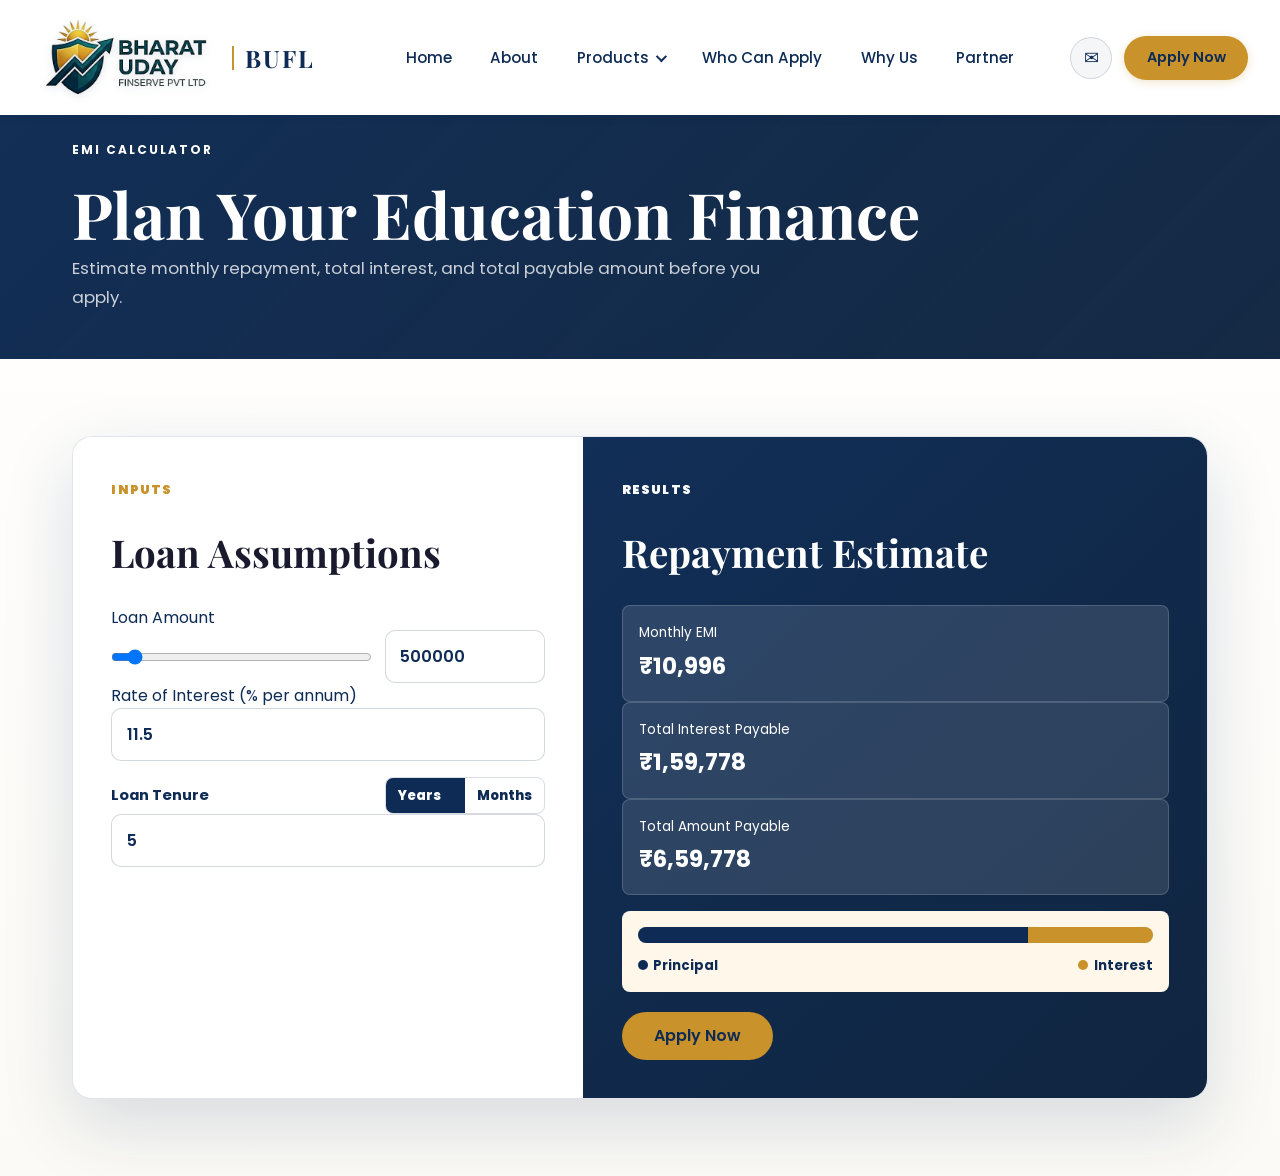
==== commit ae5768f2: "feat: Revamp product offerings and navigation structure - Updated navigation labels from "Loans" to " ====
--- a/emi-calculator.html
+++ b/emi-calculator.html
@@ -20,26 +20,26 @@
                 <li><a href="index.html#about" class="nav-link">About</a></li>
                 <li class="nav-dropdown" id="loansNavItem">
                     <button class="nav-link nav-dropdown-toggle" id="loansDropdownToggle" type="button" aria-expanded="false" aria-haspopup="true" aria-controls="loansDropdown">
-                        Loans
+                        Products
                         <span class="dropdown-chevron" aria-hidden="true"></span>
                     </button>
-                    <ul class="loans-dropdown" id="loansDropdown" aria-label="Loan products">
-                        <li><a href="loan-detail.html?product=school-improvement" class="dropdown-link" data-product-key="school-improvement">School Improvement Loan</a></li>
-                        <li><a href="loan-detail.html?product=school-fee" class="dropdown-link" data-product-key="school-fee">School Fee Loan</a></li>
-                        <li><a href="loan-detail.html?product=student" class="dropdown-link" data-product-key="student">Student Loan</a></li>
-                        <li><a href="loan-detail.html?product=overseas" class="dropdown-link" data-product-key="overseas">Overseas Education Loan</a></li>
-                        <li><a href="loan-detail.html?product=vocational" class="dropdown-link" data-product-key="vocational">Vocational &amp; Skills Loan</a></li>
+                    <ul class="loans-dropdown" id="loansDropdown" aria-label="Product offerings">
+                        <li><a href="loan-detail.html?product=msme" class="dropdown-link" data-product-key="msme">MSME &amp; Enterprise Finance</a></li>
+                        <li><a href="loan-detail.html?product=microfinance" class="dropdown-link" data-product-key="microfinance">Financial Inclusion (Microfinance)</a></li>
+                        <li><a href="loan-detail.html?product=secured" class="dropdown-link" data-product-key="secured">Secured Credit</a></li>
+                        <li><a href="loan-detail.html?product=edufinance" class="dropdown-link" data-product-key="edufinance">Education Finance</a></li>
+                        <li><a href="loan-detail.html?product=healthcare" class="dropdown-link" data-product-key="healthcare">Healthcare Finance</a></li>
                     </ul>
                 </li>
-                <li><a href="emi-calculator.html" class="nav-link nav-link-highlight active">EMI Calculator</a></li>
                 <li><a href="who-can-apply.html" class="nav-link">Who Can Apply</a></li>
                 <li><a href="index.html#why-us" class="nav-link">Why Us</a></li>
                 <li><a href="index.html#partner" class="nav-link">Partner</a></li>
-                <li class="nav-menu-cta"><a href="loan-detail.html?product=school-improvement#loan-application" class="btn btn-primary">Apply Now</a></li>
+                <li class="nav-menu-cta"><a href="loan-detail.html?product=edufinance#loan-application" class="btn btn-primary">Apply Now</a></li>
             </ul>
 
             <div class="nav-actions">
-                <a href="loan-detail.html?product=school-improvement#loan-application" class="btn btn-primary nav-apply">Apply Now</a>
+                <a href="mailto:contact@bharatuday.in" class="nav-contact-icon" aria-label="Email contact@bharatuday.in" title="contact@bharatuday.in">&#9993;</a>
+                <a href="loan-detail.html?product=edufinance#loan-application" class="btn btn-primary nav-apply">Apply Now</a>
                 <button class="hamburger" id="hamburger" aria-label="Open navigation menu" aria-expanded="false" aria-controls="navMenu">
                     <span></span>
                     <span></span>
--- a/styles.css
+++ b/styles.css
@@ -335,6 +335,29 @@
     box-shadow: 0 2px 8px rgba(201, 146, 42, 0.25);
 }
 
+.nav-contact-icon {
+    width: 42px;
+    height: 42px;
+    border-radius: 50%;
+    border: 1px solid rgba(13, 43, 85, 0.16);
+    display: inline-flex;
+    align-items: center;
+    justify-content: center;
+    text-decoration: none;
+    color: var(--color-primary);
+    background: rgba(13, 43, 85, 0.04);
+    font-size: 1.1rem;
+    transition: background-color 0.25s ease, color 0.25s ease, transform 0.25s ease;
+}
+
+.nav-contact-icon:hover,
+.nav-contact-icon:focus {
+    background: var(--color-primary);
+    color: var(--color-white);
+    transform: translateY(-2px);
+    outline: none;
+}
+
 /* Hamburger Button */
 .hamburger {
     display: none;
@@ -442,11 +465,28 @@
 .hero-subheadline {
     font-size: 1.3rem;
     color: #c9c3c3;
-    margin-bottom: 2.5rem;
+    margin-bottom: 1rem;
     max-width: 800px;
     margin-left: auto;
     margin-right: auto;
     animation: fadeInUp 0.8s ease-out 0.4s backwards;
+}
+
+.hero-tagline {
+    color: var(--color-light-gold);
+    font-size: clamp(1.05rem, 2vw, 1.35rem);
+    font-weight: 700;
+    margin: -0.6rem auto 1.35rem;
+    animation: fadeInUp 0.8s ease-out 0.3s backwards;
+}
+
+.hero-support-line {
+    color: rgba(255, 255, 255, 0.9);
+    font-size: 1rem;
+    font-style: italic;
+    font-weight: 600;
+    margin: 0 auto 2rem;
+    animation: fadeInUp 0.8s ease-out 0.5s backwards;
 }
 
 .hero-buttons {
@@ -544,6 +584,7 @@
    =========================== */
 .about {
     background-color: var(--color-bg-cream);
+    padding: clamp(3.5rem, 6vw, 5.5rem) 0;
 }
 
 .about-content {
@@ -711,6 +752,800 @@
 
 .product-link:hover {
     color: var(--color-light-gold);
+}
+
+/* ===========================
+   Product Offering Verticals
+   =========================== */
+.product-overview {
+    background: var(--color-bg-cream);
+}
+
+.compact-section-header {
+    margin-bottom: 2rem;
+}
+
+.vertical-card-grid {
+    display: grid;
+    grid-template-columns: repeat(5, minmax(0, 1fr));
+    gap: clamp(0.85rem, 1.35vw, 1.25rem);
+}
+
+.vertical-card {
+    --vertical-color: var(--color-primary);
+    display: grid;
+    grid-template-rows: 170px 1fr;
+    min-height: 420px;
+    background: var(--color-white);
+    border: 1px solid rgba(13, 43, 85, 0.12);
+    border-top: 6px solid var(--vertical-color);
+    border-radius: 8px;
+    overflow: hidden;
+    color: inherit;
+    text-decoration: none;
+    box-shadow: 0 14px 34px rgba(13, 43, 85, 0.08);
+    transition: transform 0.25s ease, box-shadow 0.25s ease, border-color 0.25s ease;
+}
+
+.vertical-card:hover,
+.vertical-card:focus {
+    transform: translateY(-6px);
+    box-shadow: 0 20px 44px rgba(13, 43, 85, 0.14);
+    border-color: color-mix(in srgb, var(--vertical-color), transparent 45%);
+    outline: none;
+}
+
+.vertical-card-media {
+    position: relative;
+    min-height: 170px;
+    background: #eef2f6;
+}
+
+.vertical-card-media img {
+    width: 100%;
+    height: 100%;
+    object-fit: cover;
+}
+
+.vertical-card-icon {
+    position: absolute;
+    left: 50%;
+    bottom: -34px;
+    transform: translateX(-50%);
+    width: 68px;
+    height: 68px;
+    border-radius: 50%;
+    display: inline-flex;
+    align-items: center;
+    justify-content: center;
+    background: var(--vertical-color);
+    color: var(--color-white);
+    border: 5px solid var(--color-white);
+    box-shadow: 0 12px 24px rgba(13, 43, 85, 0.18);
+    font-size: 1.75rem;
+}
+
+.vertical-card-copy {
+    padding: 2.35rem 1.2rem 1.35rem;
+    text-align: center;
+    display: grid;
+    align-content: start;
+    gap: 0.75rem;
+}
+
+.vertical-status {
+    justify-self: center;
+    min-height: 26px;
+    padding: 0.28rem 0.7rem;
+    border-radius: 999px;
+    background: color-mix(in srgb, var(--vertical-color), transparent 88%);
+    color: var(--vertical-color);
+    font-size: 0.72rem;
+    font-weight: 800;
+    text-transform: uppercase;
+    letter-spacing: 0.08em;
+}
+
+.vertical-card h3 {
+    color: var(--vertical-color);
+    font-size: clamp(1rem, 1.3vw, 1.35rem);
+    line-height: 1.28;
+}
+
+.vertical-divider {
+    justify-self: center;
+    width: 42px;
+    height: 2px;
+    background: var(--vertical-color);
+    opacity: 0.75;
+}
+
+.vertical-card-copy strong {
+    color: var(--color-primary);
+    font-size: 0.9rem;
+}
+
+.vertical-card p {
+    color: var(--color-text-light);
+    font-size: 0.9rem;
+    line-height: 1.62;
+}
+
+.vertical-card.is-coming-soon .vertical-card-media img {
+    filter: saturate(0.85);
+}
+
+.vertical-card-blue {
+    --vertical-color: var(--color-blue-pillar);
+}
+
+.vertical-card-green {
+    --vertical-color: var(--color-green-pillar);
+}
+
+.vertical-card-indigo {
+    --vertical-color: var(--color-navy-pillar);
+}
+
+.vertical-card-teal {
+    --vertical-color: #178b98;
+}
+
+.vertical-card-orange {
+    --vertical-color: var(--color-orange-pillar);
+}
+
+@media (max-width: 1100px) {
+    .vertical-card-grid {
+        grid-template-columns: repeat(3, minmax(0, 1fr));
+    }
+}
+
+@media (max-width: 768px) {
+    .vertical-card-grid {
+        grid-template-columns: repeat(2, minmax(0, 1fr));
+    }
+
+    .vertical-card {
+        min-height: 380px;
+        grid-template-rows: 150px 1fr;
+    }
+}
+
+@media (max-width: 520px) {
+    .vertical-card-grid {
+        grid-template-columns: 1fr;
+    }
+}
+
+/* ===========================
+   Integrated Ecosystem
+   =========================== */
+.integrated-ecosystem {
+    background: linear-gradient(135deg, #f0f4f9 0%, #ffffff 50%, #faf7f2 100%);
+    padding: clamp(4rem, 6vw, 6rem) 0;
+}
+
+.ecosystem-layout {
+    display: flex;
+    flex-direction: column;
+    gap: 3rem;
+}
+
+.ecosystem-showcase {
+    display: grid;
+    grid-template-columns: minmax(260px, 0.9fr) minmax(320px, 1.1fr);
+    gap: clamp(2rem, 4vw, 4rem);
+    align-items: center;
+}
+
+.ecosystem-intro {
+    text-align: left;
+    animation: fadeInUp 0.8s ease-out;
+}
+
+.ecosystem-intro-icon {
+    display: block;
+    font-size: 2.4rem;
+    color: var(--color-accent);
+    margin-bottom: 1rem;
+}
+
+.ecosystem-intro .section-label {
+    display: block;
+    font-size: 0.75rem;
+    font-weight: 700;
+    letter-spacing: 2.5px;
+    text-transform: uppercase;
+    color: var(--color-primary);
+    margin-bottom: 1rem;
+    font-family: var(--font-heading);
+}
+
+.ecosystem-intro .section-title {
+    font-size: clamp(1.8rem, 3vw, 2.5rem);
+    line-height: 1.2;
+    margin-bottom: 1.25rem;
+    color: var(--color-accent);
+    font-family: var(--font-heading);
+    font-weight: 700;
+}
+
+.ecosystem-intro-rule {
+    display: block;
+    width: 72px;
+    height: 3px;
+    background: var(--color-accent);
+    margin-bottom: 1.5rem;
+}
+
+.ecosystem-taglines {
+    display: grid;
+    gap: 0.35rem;
+    color: var(--color-primary);
+    font-size: clamp(1rem, 1.2vw, 1.15rem);
+    font-weight: 600;
+    margin: 0;
+}
+
+.ecosystem-taglines p {
+    margin: 0;
+    padding: 0;
+}
+
+.ecosystem-diagram {
+    min-width: 0;
+}
+
+.ecosystem-wheel {
+    --wheel-size: min(620px, 100%);
+    position: relative;
+    width: var(--wheel-size);
+    aspect-ratio: 1;
+    margin: 0 auto;
+}
+
+.wheel-hub {
+    position: absolute;
+    top: 50%;
+    left: 50%;
+    transform: translate(-50%, -50%);
+    z-index: 2;
+    width: clamp(140px, 28%, 190px);
+    height: clamp(140px, 28%, 190px);
+    border-radius: 50%;
+    background: var(--color-white);
+    border: 3px solid var(--color-primary);
+    box-shadow: 0 12px 36px rgba(13, 43, 85, 0.14);
+    display: grid;
+    place-items: center;
+    align-content: center;
+    gap: 0.45rem;
+    padding: 1rem;
+    text-align: center;
+}
+
+.wheel-hub-icon {
+    font-size: 1.6rem;
+}
+
+.wheel-hub p {
+    margin: 0;
+    font-size: clamp(0.62rem, 1.1vw, 0.78rem);
+    font-weight: 800;
+    line-height: 1.35;
+    letter-spacing: 0.04em;
+    color: var(--color-primary);
+    font-family: var(--font-heading);
+}
+
+.wheel-hub-dots {
+    display: flex;
+    gap: 0.28rem;
+    justify-content: center;
+}
+
+.wheel-hub-dots span {
+    width: 7px;
+    height: 7px;
+    border-radius: 50%;
+    background: var(--color-accent);
+}
+
+.wheel-hub-dots span:nth-child(2) { background: #e86f00; }
+.wheel-hub-dots span:nth-child(3) { background: #1e5a96; }
+.wheel-hub-dots span:nth-child(4) { background: #0d2b55; }
+.wheel-hub-dots span:nth-child(5) { background: #22863a; }
+
+.wheel-segment {
+    --segment-color: var(--color-primary);
+    position: absolute;
+    width: 34%;
+    max-width: 210px;
+    padding: 0.85rem 0.75rem 1rem;
+    border-radius: 14px;
+    background: rgba(255, 255, 255, 0.96);
+    border: 1.5px solid rgba(13, 43, 85, 0.1);
+    box-shadow: 0 10px 28px rgba(13, 43, 85, 0.1);
+    text-align: center;
+}
+
+.wheel-segment-number {
+    display: inline-flex;
+    align-items: center;
+    justify-content: center;
+    width: 28px;
+    height: 28px;
+    border-radius: 50%;
+    background: var(--segment-color);
+    color: var(--color-white);
+    font-size: 0.72rem;
+    font-weight: 800;
+    margin-bottom: 0.35rem;
+}
+
+.wheel-segment-icon {
+    display: block;
+    font-size: 1.35rem;
+    margin-bottom: 0.35rem;
+}
+
+.wheel-segment h3 {
+    margin: 0 0 0.35rem;
+    font-size: 0.78rem;
+    line-height: 1.25;
+    color: var(--segment-color);
+    font-weight: 700;
+}
+
+.wheel-segment p {
+    margin: 0;
+    font-size: 0.68rem;
+    line-height: 1.45;
+    color: var(--color-text-light);
+}
+
+.wheel-segment-01 {
+    --segment-color: #0d2b55;
+    top: 0;
+    left: 50%;
+    transform: translateX(-50%);
+}
+
+.wheel-segment-02 {
+    --segment-color: #22863a;
+    top: 18%;
+    right: 0;
+}
+
+.wheel-segment-03 {
+    --segment-color: #178b98;
+    bottom: 18%;
+    right: 2%;
+}
+
+.wheel-segment-04 {
+    --segment-color: #5b3f8c;
+    bottom: 0;
+    left: 50%;
+    transform: translateX(-50%);
+}
+
+.wheel-segment-05 {
+    --segment-color: #e86f00;
+    bottom: 18%;
+    left: 0;
+}
+
+.wheel-segment-06 {
+    --segment-color: #1e5a96;
+    top: 18%;
+    left: 0;
+}
+
+.ecosystem-banner {
+    background: linear-gradient(135deg, var(--color-primary) 0%, rgba(13, 43, 85, 0.95) 100%);
+    color: var(--color-white);
+    border-radius: 16px;
+    padding: 3rem 2.5rem;
+    display: grid;
+    gap: 2.2rem;
+    box-shadow: 0 16px 48px rgba(13, 43, 85, 0.2);
+    text-align: center;
+    max-width: 1200px;
+    margin: 3rem auto;
+    position: relative;
+    overflow: hidden;
+}
+
+.ecosystem-banner::before {
+    content: '';
+    position: absolute;
+    top: -50%;
+    right: -10%;
+    width: 350px;
+    height: 350px;
+    background: radial-gradient(circle, rgba(255,255,255,0.12) 0%, transparent 70%);
+    border-radius: 50%;
+    pointer-events: none;
+}
+
+.ecosystem-banner > strong {
+    font-size: 1.25rem;
+    letter-spacing: 0.06em;
+    font-weight: 700;
+    text-transform: uppercase;
+    margin: 0;
+    position: relative;
+    z-index: 1;
+}
+
+.ecosystem-banner ul {
+    list-style: none;
+    padding: 0;
+    display: grid;
+    grid-template-columns: repeat(auto-fit, minmax(160px, 1fr));
+    gap: 2rem 1.5rem;
+    margin: 0;
+    position: relative;
+    z-index: 1;
+}
+
+.ecosystem-banner li {
+    display: flex;
+    flex-direction: column;
+    align-items: center;
+    justify-content: center;
+    gap: 0.9rem;
+    font-size: 0.98rem;
+    font-weight: 500;
+    padding: 1rem 0.5rem;
+}
+
+.ecosystem-banner span {
+    font-size: 2rem;
+    line-height: 1;
+    filter: brightness(1.2);
+    display: block;
+}
+
+/* ===== Dark Section with Accordion ===== */
+.ecosystem-section-dark {
+    background: linear-gradient(180deg, #1a3a52 0%, #0f2438 100%);
+    padding: 4rem 2rem;
+    margin-top: 3rem;
+}
+
+.dark-section-header {
+    text-align: center;
+    max-width: 900px;
+    margin: 0 auto 4rem;
+    color: var(--color-white);
+}
+
+.dark-section-label {
+    display: block;
+    font-size: 0.8rem;
+    font-weight: 900;
+    letter-spacing: 2px;
+    text-transform: uppercase;
+    color: var(--color-accent);
+    margin-bottom: 2rem;
+}
+
+.dark-section-header h3 {
+    font-size: clamp(2.2rem, 5vw, 3.2rem);
+    line-height: 1.3;
+    font-weight: 700;
+    margin: 0 0 1.5rem;
+    font-family: var(--font-heading);
+}
+
+.dark-section-header p {
+    font-size: 1rem;
+    line-height: 1.8;
+    color: rgba(255, 255, 255, 0.8);
+    max-width: 700px;
+    margin: 0 auto;
+}
+
+.ecosystem-accordion {
+    max-width: 1000px;
+    margin: 0 auto 3rem;
+    display: grid;
+    gap: 1.2rem;
+}
+
+.accordion-item {
+    background: rgba(255, 255, 255, 0.05);
+    border: 1px solid rgba(201, 146, 42, 0.3);
+    border-radius: 12px;
+    overflow: hidden;
+    backdrop-filter: blur(10px);
+    transition: all 0.35s ease;
+}
+
+.accordion-item:hover {
+    background: rgba(255, 255, 255, 0.08);
+    border-color: rgba(201, 146, 42, 0.6);
+    box-shadow: 0 8px 32px rgba(201, 146, 42, 0.15);
+}
+
+.accordion-header {
+    display: grid;
+    grid-template-columns: 60px 50px 1fr 40px;
+    align-items: center;
+    gap: 1.5rem;
+    padding: 1.8rem 2rem;
+    cursor: pointer;
+    color: var(--color-white);
+}
+
+.accordion-number {
+    font-size: 1.3rem;
+    font-weight: 900;
+    background: linear-gradient(135deg, var(--color-accent), rgba(201, 146, 42, 0.7));
+    -webkit-background-clip: text;
+    -webkit-text-fill-color: transparent;
+    background-clip: text;
+    width: 50px;
+    height: 50px;
+    display: flex;
+    align-items: center;
+    justify-content: center;
+    border: 2px solid var(--color-accent);
+    border-radius: 10px;
+}
+
+.accordion-icon {
+    font-size: 1.8rem;
+    display: flex;
+    align-items: center;
+    justify-content: center;
+}
+
+.accordion-header h4 {
+    margin: 0;
+    font-size: 1.1rem;
+    font-weight: 700;
+    letter-spacing: 0.5px;
+}
+
+.accordion-toggle {
+    font-size: 1.2rem;
+    color: var(--color-accent);
+    transition: transform 0.3s ease;
+}
+
+.accordion-item.active .accordion-toggle {
+    transform: rotate(180deg);
+}
+
+.accordion-content {
+    max-height: 0;
+    overflow: hidden;
+    transition: max-height 0.35s ease;
+    padding: 0 2rem;
+    color: rgba(255, 255, 255, 0.7);
+}
+
+.accordion-item.active .accordion-content {
+    max-height: 200px;
+    padding: 0 2rem 1.5rem;
+}
+
+.accordion-content p {
+    margin: 0;
+    font-style: italic;
+    color: var(--color-accent);
+    font-size: 0.95rem;
+}
+
+.ecosystem-quote {
+    background: rgba(201, 146, 42, 0.08);
+    border: 2px solid var(--color-accent);
+    border-radius: 12px;
+    padding: 2.5rem 2rem;
+    max-width: 800px;
+    margin: 0 auto 2rem;
+    text-align: center;
+}
+
+.ecosystem-quote p {
+    margin: 0;
+    font-size: 1.15rem;
+    font-weight: 600;
+    color: var(--color-accent);
+    line-height: 1.8;
+    font-style: italic;
+}
+
+.ecosystem-footer-text {
+    text-align: center;
+    font-size: 0.8rem;
+    font-weight: 700;
+    letter-spacing: 1.5px;
+    text-transform: uppercase;
+    color: rgba(201, 146, 42, 0.6);
+}
+
+@media (max-width: 768px) {
+    .ecosystem-showcase {
+        grid-template-columns: 1fr;
+    }
+
+    .ecosystem-intro {
+        text-align: center;
+    }
+
+    .ecosystem-intro-rule {
+        margin-left: auto;
+        margin-right: auto;
+    }
+
+    .ecosystem-wheel {
+        --wheel-size: min(100%, 420px);
+    }
+
+    .wheel-segment {
+        width: 42%;
+        max-width: none;
+        padding: 0.65rem 0.5rem 0.75rem;
+    }
+
+    .wheel-segment h3 {
+        font-size: 0.68rem;
+    }
+
+    .wheel-segment p {
+        font-size: 0.62rem;
+    }
+
+    .ecosystem-banner ul {
+        grid-template-columns: repeat(2, 1fr);
+        gap: 1.5rem;
+    }
+
+    .ecosystem-section-dark {
+        padding: 2.5rem 1.5rem;
+    }
+
+    .dark-section-header {
+        margin-bottom: 2.5rem;
+    }
+
+    .dark-section-header h3 {
+        font-size: 1.8rem;
+        margin-bottom: 1rem;
+    }
+
+    .dark-section-header p {
+        font-size: 0.95rem;
+    }
+
+    .accordion-header {
+        grid-template-columns: 50px 40px 1fr 30px;
+        gap: 1rem;
+        padding: 1.5rem;
+    }
+
+    .accordion-number {
+        width: 45px;
+        height: 45px;
+        font-size: 1.1rem;
+    }
+
+    .accordion-icon {
+        font-size: 1.4rem;
+    }
+
+    .accordion-header h4 {
+        font-size: 1rem;
+    }
+
+    .ecosystem-quote {
+        padding: 1.8rem 1.5rem;
+        margin: 0 auto 1.5rem;
+    }
+
+    .ecosystem-quote p {
+        font-size: 1rem;
+    }
+}
+
+.ecosystem-banner ul {
+    list-style: none;
+    display: grid;
+    grid-template-columns: repeat(6, minmax(0, 1fr));
+    gap: 0.75rem;
+}
+
+.ecosystem-banner li {
+    min-height: 58px;
+    display: grid;
+    grid-template-columns: auto 1fr;
+    align-items: center;
+    gap: 0.5rem;
+    font-size: 0.82rem;
+    font-weight: 700;
+    line-height: 1.25;
+}
+
+.ecosystem-banner li span {
+    width: 34px;
+    height: 34px;
+    border-radius: 50%;
+    background: rgba(255, 255, 255, 0.14);
+    display: inline-flex;
+    align-items: center;
+    justify-content: center;
+}
+
+.about .vision-mission-showcase,
+.about .pillars-section {
+    display: none;
+}
+
+.about-identity {
+    margin-top: 0;
+}
+
+.value-chip-row {
+    display: flex;
+    flex-wrap: wrap;
+    gap: 1.1rem;
+    margin-top: 1.2rem;
+}
+
+.value-chip-row span {
+    padding: 0.75rem 1.2rem;
+    border-radius: 28px;
+    background: #f5f3f0;
+    color: var(--color-primary);
+    font-weight: 800;
+    font-size: 0.95rem;
+    letter-spacing: 0.02em;
+    box-shadow: 0 2px 8px rgba(13, 43, 85, 0.06);
+    transition: all 0.3s ease;
+}
+
+.value-chip-row span:hover {
+    background: #eee9e3;
+    transform: translateY(-2px);
+    box-shadow: 0 4px 12px rgba(13, 43, 85, 0.12);
+}
+
+.mission-vision-simple {
+    background: var(--color-bg-cream);
+    padding: 3rem 0;
+}
+
+.mission-vision-simple-grid {
+    display: grid;
+    grid-template-columns: repeat(2, minmax(0, 1fr));
+    gap: 1rem;
+}
+
+.mission-vision-simple article {
+    background: var(--color-white);
+    border: 1px solid rgba(13, 43, 85, 0.1);
+    border-left: 4px solid var(--color-accent);
+    border-radius: 8px;
+    padding: 1.25rem;
+}
+
+.mission-vision-simple p {
+    color: var(--color-text-light);
+    line-height: 1.7;
+}
+
+.btn-disabled,
+.btn-disabled:hover,
+.btn-disabled:focus {
+    pointer-events: none;
+    opacity: 0.62;
+    transform: none;
+    box-shadow: none;
 }
 
 /* ===========================
@@ -893,10 +1728,16 @@
 .why-us {
     background-color: #1a3a52;
     background-image: linear-gradient(135deg, var(--color-primary) 0%, #1a3a52 100%);
+    padding: clamp(3rem, 6vw, 5rem) 0;
+}
+
+.why-us .section-header {
+    margin-bottom: 3.5rem;
 }
 
 .why-us .section-title {
     color: var(--color-white);
+    margin-bottom: 0;
 }
 
 .features-grid {
@@ -2769,10 +3610,21 @@
 .identity-card {
     background: var(--color-white);
     border: 1px solid var(--color-border-soft);
-    border-top: 4px solid var(--color-accent);
-    border-radius: 8px;
-    padding: 2rem;
+    border-top: 5px solid var(--color-accent);
+    border-radius: 12px;
+    padding: 2rem 2.2rem;
     box-shadow: 0 8px 26px rgba(13, 43, 85, 0.06);
+    transition: all 0.3s ease;
+}
+
+.identity-card:hover {
+    box-shadow: 0 12px 32px rgba(13, 43, 85, 0.1);
+    border-top-color: #C9922A;
+}
+
+.identity-card:nth-child(4) {
+    border-top-color: #C9922A;
+    background: linear-gradient(135deg, #fdfbf8 0%, #ffffff 100%);
 }
 
 .mission-card {
@@ -2781,11 +3633,12 @@
 
 .content-label {
     display: inline-block;
-    margin-bottom: 0.8rem;
+    margin-bottom: 1rem;
     color: var(--color-accent);
-    font-size: 0.78rem;
-    font-weight: 800;
+    font-size: 0.8rem;
+    font-weight: 900;
     text-transform: uppercase;
+    letter-spacing: 1.2px;
 }
 
 .vision-card p,
@@ -2814,8 +3667,8 @@
 .identity-sections {
     display: grid;
     grid-template-columns: repeat(2, minmax(0, 1fr));
-    gap: 1.4rem;
-    margin-top: 3rem;
+    gap: 1.8rem;
+    margin-top: 2.5rem;
 }
 
 .identity-card-wide {
@@ -4561,6 +5414,10 @@
     box-shadow: 0 20px 54px rgba(13, 43, 85, 0.12);
 }
 
+.loan-application[hidden] {
+    display: none;
+}
+
 .application-intro {
     max-width: 760px;
     margin-bottom: 1.5rem;
@@ -4640,6 +5497,27 @@
     line-height: 1.55;
 }
 
+.form-submit-status {
+    display: inline-flex;
+    align-items: center;
+    min-height: 44px;
+    color: var(--color-green-pillar);
+    font-weight: 800;
+}
+
+.form-submit-frame,
+.form-honeypot {
+    position: absolute;
+    width: 1px;
+    height: 1px;
+    overflow: hidden;
+    clip: rect(0 0 0 0);
+    white-space: nowrap;
+    border: 0;
+    padding: 0;
+    margin: -1px;
+}
+
 .growth-showcase {
     display: grid;
     grid-template-columns: minmax(320px, 1.25fr) minmax(280px, 0.75fr);
@@ -5539,44 +6417,53 @@
 .why-card-grid {
     display: grid;
     grid-template-columns: repeat(3, minmax(0, 1fr));
-    gap: 1rem;
+    gap: 1.8rem;
 }
 
 .why-image-card {
     overflow: hidden;
     border-radius: 16px;
-    border: 1px solid rgba(13, 43, 85, 0.12);
+    border: 1px solid rgba(13, 43, 85, 0.1);
     background: var(--color-white);
-    box-shadow: 0 18px 44px rgba(13, 43, 85, 0.1);
-    transition: transform 0.25s ease, box-shadow 0.25s ease;
+    box-shadow: 0 12px 32px rgba(13, 43, 85, 0.08);
+    transition: all 0.35s cubic-bezier(0.34, 1.56, 0.64, 1);
+    display: flex;
+    flex-direction: column;
 }
 
 .why-image-card:hover {
-    transform: translateY(-6px);
-    box-shadow: 0 26px 58px rgba(13, 43, 85, 0.16);
+    transform: translateY(-10px);
+    box-shadow: 0 20px 48px rgba(13, 43, 85, 0.14);
 }
 
 .why-image-card img {
     width: 100%;
-    height: 170px;
+    height: 180px;
     object-fit: cover;
     display: block;
 }
 
 .why-image-card div {
-    padding: 1.15rem;
+    padding: 1.4rem 1.6rem;
+    flex-grow: 1;
+    display: flex;
+    flex-direction: column;
+    justify-content: center;
 }
 
 .why-image-card h3 {
-    margin: 0 0 0.45rem;
+    margin: 0 0 0.6rem;
     color: var(--color-primary);
-    font-size: 1.08rem;
+    font-size: 1.15rem;
+    font-weight: 700;
+    line-height: 1.3;
 }
 
 .why-image-card p {
     margin: 0;
     color: var(--color-text-light);
-    line-height: 1.6;
+    line-height: 1.65;
+    font-size: 0.95rem;
 }
 
 .standalone-page {
@@ -5823,3 +6710,371 @@
         min-height: 220px;
     }
 }
+
+/* Compact homepage vertical rhythm after removing the inline loan detail block */
+.about,
+.school-growth,
+.school-network,
+.data-monitoring,
+.directors,
+.why-us,
+.partner-cta {
+    padding-top: clamp(2.5rem, 4.5vw, 3.75rem);
+    padding-bottom: clamp(2.5rem, 4.5vw, 3.75rem);
+}
+
+.about {
+    padding-top: clamp(2.25rem, 4vw, 3rem);
+}
+
+.about + .school-growth,
+.school-growth + .school-network,
+.school-network + .data-monitoring,
+.data-monitoring + .directors,
+.directors + .why-us,
+.why-us + .partner-cta {
+    padding-top: clamp(2rem, 3.5vw, 3rem);
+}
+
+.section-header {
+    margin-bottom: clamp(1.8rem, 3.2vw, 2.75rem);
+}
+
+.vision-mission-showcase,
+.pillars-section,
+.identity-sections {
+    margin-bottom: clamp(1.6rem, 3vw, 2.25rem);
+}
+
+.identity-sections {
+    margin-top: clamp(1.6rem, 3vw, 2.25rem);
+}
+
+.growth-photo-flow,
+.data-photo-flow {
+    margin-top: clamp(1.35rem, 2.6vw, 2rem);
+}
+
+/* Distinct section bands so the repeated 3-card flows do not blend together */
+.school-growth {
+    background:
+        linear-gradient(180deg, #fff7e8 0%, #fffaf2 100%);
+    border-top: 1px solid rgba(201, 146, 42, 0.24);
+    border-bottom: 1px solid rgba(201, 146, 42, 0.22);
+}
+
+.school-network {
+    background:
+        linear-gradient(180deg, #eef6ff 0%, #f8fbff 100%);
+    border-top: 1px solid rgba(13, 76, 134, 0.16);
+    border-bottom: 1px solid rgba(13, 76, 134, 0.14);
+}
+
+.data-monitoring {
+    background:
+        linear-gradient(180deg, #eef8f1 0%, #f9fff9 100%);
+    border-top: 1px solid rgba(31, 107, 45, 0.18);
+    border-bottom: 1px solid rgba(31, 107, 45, 0.16);
+}
+
+.school-growth .section-label,
+.school-growth .flow-subtitle {
+    color: var(--color-gold-pillar);
+}
+
+.school-network .section-label {
+    color: var(--color-blue-pillar);
+}
+
+.data-monitoring .section-label {
+    color: var(--color-green-pillar);
+}
+
+.school-growth .section-title,
+.school-network .section-title,
+.data-monitoring .section-title {
+    position: relative;
+    display: inline-block;
+}
+
+.school-growth .section-title::after,
+.school-network .section-title::after,
+.data-monitoring .section-title::after {
+    content: '';
+    display: block;
+    width: min(180px, 42vw);
+    height: 4px;
+    margin: 0.85rem auto 0;
+    border-radius: 999px;
+}
+
+.school-growth .section-title::after {
+    background: linear-gradient(90deg, transparent, var(--color-gold-pillar), transparent);
+}
+
+.school-network .section-title::after {
+    background: linear-gradient(90deg, transparent, var(--color-blue-pillar), transparent);
+}
+
+.data-monitoring .section-title::after {
+    background: linear-gradient(90deg, transparent, var(--color-green-pillar), transparent);
+}
+
+.school-growth .flow-card,
+.school-network .flow-card,
+.data-monitoring .flow-card {
+    background-color: rgba(255, 255, 255, 0.96);
+}
+
+.school-growth .section-label,
+.school-network .section-label,
+.data-monitoring .section-label {
+    display: block;
+    width: max-content;
+    margin: 0 auto 0.65rem;
+}
+
+/* Card header colors are intentionally different in each repeated flow section */
+.school-growth .flow-blue {
+    --flow-color: var(--color-gold-pillar);
+}
+
+.school-growth .flow-orange {
+    --flow-color: var(--color-primary);
+}
+
+.school-growth .flow-green {
+    --flow-color: var(--color-green-pillar);
+}
+
+.school-growth .flow-arrow-blue {
+    background: var(--color-gold-pillar);
+}
+
+.school-growth .flow-arrow-blue::after {
+    border-left-color: var(--color-gold-pillar);
+}
+
+.school-growth .flow-arrow-orange {
+    background: var(--color-primary);
+}
+
+.school-growth .flow-arrow-orange::after {
+    border-left-color: var(--color-primary);
+}
+
+.school-network .flow-blue {
+    --flow-color: var(--color-blue-pillar);
+}
+
+.school-network .flow-orange {
+    --flow-color: #16826e;
+}
+
+.school-network .flow-green {
+    --flow-color: #4656a0;
+}
+
+.school-network .flow-arrow-blue {
+    background: var(--color-blue-pillar);
+}
+
+.school-network .flow-arrow-blue::after {
+    border-left-color: var(--color-blue-pillar);
+}
+
+.school-network .flow-arrow-orange {
+    background: #16826e;
+}
+
+.school-network .flow-arrow-orange::after {
+    border-left-color: #16826e;
+}
+
+.data-monitoring .flow-blue {
+    --flow-color: #061c38;
+}
+
+.data-monitoring .flow-orange {
+    --flow-color: #2f7f78;
+}
+
+.data-monitoring .flow-green {
+    --flow-color: var(--color-gold-pillar);
+}
+
+.data-monitoring .flow-arrow-blue {
+    background: #061c38;
+}
+
+.data-monitoring .flow-arrow-blue::after {
+    border-left-color: #061c38;
+}
+
+.data-monitoring .flow-arrow-orange {
+    background: #2f7f78;
+}
+
+.data-monitoring .flow-arrow-orange::after {
+    border-left-color: #2f7f78;
+}
+
+/* ===========================
+   Core Values Showcase
+   =========================== */
+.identity-card.core-values-card {
+    position: relative;
+    overflow: hidden;
+    border: none !important;
+    border-radius: 22px;
+    padding: clamp(1.6rem, 3.2vw, 2.6rem);
+    background:
+        radial-gradient(circle at top right, rgba(201, 146, 42, 0.22), transparent 34%),
+        linear-gradient(135deg, #061c38 0%, #0d2b55 48%, #13406f 100%) !important;
+    box-shadow: 0 28px 70px rgba(6, 28, 56, 0.28);
+}
+
+.identity-card.core-values-card:hover {
+    transform: none;
+    box-shadow: 0 28px 70px rgba(6, 28, 56, 0.28);
+    border-color: transparent;
+}
+
+.core-values-card::before {
+    content: '';
+    position: absolute;
+    inset: 0;
+    background:
+        linear-gradient(135deg, rgba(255, 255, 255, 0.08), transparent 42%),
+        repeating-linear-gradient(90deg, rgba(255, 255, 255, 0.04) 0 1px, transparent 1px 72px);
+    pointer-events: none;
+}
+
+.core-values-heading {
+    position: relative;
+    z-index: 1;
+    margin-bottom: clamp(1.4rem, 2.8vw, 2rem);
+}
+
+.core-values-heading .content-label {
+    color: var(--color-accent);
+    margin-bottom: 0.75rem;
+}
+
+.core-values-heading h3 {
+    margin: 0 0 0.65rem;
+    font-family: var(--font-heading);
+    font-size: clamp(1.7rem, 3vw, 2.35rem);
+    line-height: 1.15;
+    color: var(--color-white);
+}
+
+.core-values-heading p {
+    margin: 0;
+    max-width: 720px;
+    color: rgba(255, 255, 255, 0.82);
+    line-height: 1.7;
+    font-size: 1rem;
+}
+
+.core-values-grid {
+    position: relative;
+    z-index: 1;
+    display: grid;
+    grid-template-columns: repeat(5, minmax(0, 1fr));
+    gap: clamp(0.85rem, 1.5vw, 1.15rem);
+}
+
+.core-value-item {
+    --cv-color: var(--color-primary);
+    position: relative;
+    min-height: 250px;
+    display: grid;
+    align-content: start;
+    gap: 0.75rem;
+    padding: 1.35rem 1.1rem 1.4rem;
+    border-radius: 16px;
+    background: rgba(255, 255, 255, 0.97);
+    border: 1px solid rgba(255, 255, 255, 0.65);
+    box-shadow: 0 16px 38px rgba(6, 28, 56, 0.18);
+    text-align: center;
+    transition: transform 0.28s ease, box-shadow 0.28s ease, border-color 0.28s ease;
+}
+
+.core-value-item::before {
+    content: '';
+    position: absolute;
+    inset: 0 auto auto 0;
+    width: 100%;
+    height: 5px;
+    border-radius: 16px 16px 0 0;
+    background: linear-gradient(90deg, var(--cv-color), color-mix(in srgb, var(--cv-color), white 28%));
+}
+
+.core-value-item:hover {
+    transform: translateY(-8px);
+    box-shadow: 0 24px 52px rgba(6, 28, 56, 0.24);
+    border-color: color-mix(in srgb, var(--cv-color), white 55%);
+}
+
+.core-value-icon-wrap {
+    width: 68px;
+    height: 68px;
+    margin: 0.35rem auto 0;
+    border-radius: 50%;
+    display: grid;
+    place-items: center;
+    font-size: 1.85rem;
+    color: var(--color-white);
+    background: linear-gradient(145deg, var(--cv-color), color-mix(in srgb, var(--cv-color), black 18%));
+    box-shadow:
+        0 10px 24px color-mix(in srgb, var(--cv-color), transparent 62%),
+        inset 0 1px 0 rgba(255, 255, 255, 0.28);
+}
+
+.core-value-item h4 {
+    margin: 0;
+    font-family: var(--font-heading);
+    font-size: clamp(1.05rem, 1.4vw, 1.2rem);
+    color: var(--cv-color);
+    line-height: 1.2;
+}
+
+.core-value-item p {
+    margin: 0;
+    color: var(--color-text-light);
+    font-size: 0.88rem;
+    line-height: 1.55;
+}
+
+.core-value-integrity { --cv-color: #0d2b55; }
+.core-value-inclusion { --cv-color: #16826e; }
+.core-value-innovation { --cv-color: #c9922a; }
+.core-value-partnership { --cv-color: #22863a; }
+.core-value-impact { --cv-color: #e86f00; }
+
+@media (max-width: 1180px) {
+    .core-values-grid {
+        grid-template-columns: repeat(3, minmax(0, 1fr));
+    }
+}
+
+@media (max-width: 768px) {
+    .core-values-grid {
+        grid-template-columns: repeat(2, minmax(0, 1fr));
+    }
+
+    .core-value-item {
+        min-height: 230px;
+    }
+}
+
+@media (max-width: 520px) {
+    .core-values-grid {
+        grid-template-columns: 1fr;
+    }
+
+    .core-value-item {
+        min-height: 0;
+    }
+}
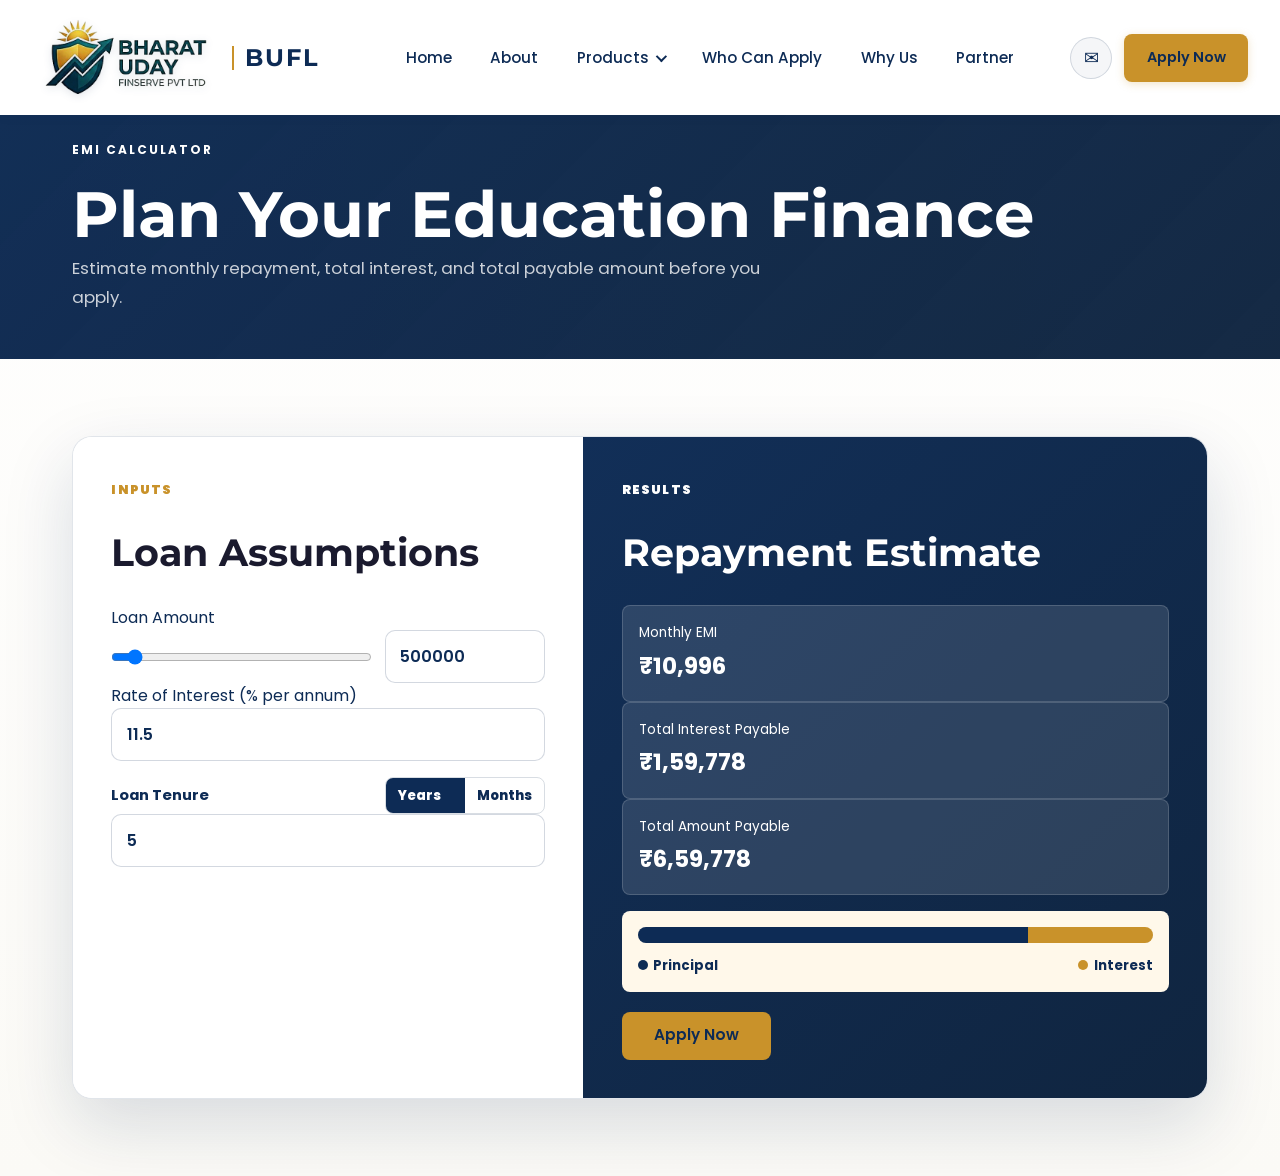
==== commit e247f165: "final submittion" ====
--- a/emi-calculator.html
+++ b/emi-calculator.html
@@ -4,7 +4,7 @@
     <meta charset="UTF-8">
     <meta name="viewport" content="width=device-width, initial-scale=1.0">
     <title>EMI Calculator &mdash; Bharat Uday Finserve Pvt. Ltd.</title>
-    <link href="https://fonts.googleapis.com/css2?family=Poppins:wght@300;400;500;600;700&family=Playfair+Display:wght@600;700&display=swap" rel="stylesheet">
+    <link href="https://fonts.googleapis.com/css2?family=Poppins:wght@300;400;500;600;700&family=Montserrat:wght@600;700;800&display=swap" rel="stylesheet">
     <link rel="stylesheet" href="styles.css">
 </head>
 <body>
@@ -24,16 +24,16 @@
                         <span class="dropdown-chevron" aria-hidden="true"></span>
                     </button>
                     <ul class="loans-dropdown" id="loansDropdown" aria-label="Product offerings">
+                        <li><a href="loan-detail.html?product=edufinance" class="dropdown-link" data-product-key="edufinance">EduFinance</a></li>
+                        <li><a href="loan-detail.html?product=microfinance" class="dropdown-link" data-product-key="microfinance">Microfinance</a></li>
+                        <li><a href="loan-detail.html?product=healthcare" class="dropdown-link" data-product-key="healthcare">Healthcare Finance</a></li>
                         <li><a href="loan-detail.html?product=msme" class="dropdown-link" data-product-key="msme">MSME &amp; Enterprise Finance</a></li>
-                        <li><a href="loan-detail.html?product=microfinance" class="dropdown-link" data-product-key="microfinance">Financial Inclusion (Microfinance)</a></li>
                         <li><a href="loan-detail.html?product=secured" class="dropdown-link" data-product-key="secured">Secured Credit</a></li>
-                        <li><a href="loan-detail.html?product=edufinance" class="dropdown-link" data-product-key="edufinance">Education Finance</a></li>
-                        <li><a href="loan-detail.html?product=healthcare" class="dropdown-link" data-product-key="healthcare">Healthcare Finance</a></li>
                     </ul>
                 </li>
                 <li><a href="who-can-apply.html" class="nav-link">Who Can Apply</a></li>
                 <li><a href="index.html#why-us" class="nav-link">Why Us</a></li>
-                <li><a href="index.html#partner" class="nav-link">Partner</a></li>
+                <li><a href="mailto:contact@bharatuday.in" class="nav-link">Partner</a></li>
                 <li class="nav-menu-cta"><a href="loan-detail.html?product=edufinance#loan-application" class="btn btn-primary">Apply Now</a></li>
             </ul>
 
--- a/styles.css
+++ b/styles.css
@@ -14,7 +14,10 @@
 
     /* Fonts */
     --font-body: 'Poppins', sans-serif;
-    --font-heading: 'Playfair Display', serif;
+    --font-heading: 'Montserrat', 'Poppins', sans-serif;
+    /* Brand Green */
+    --color-green: #1B6B3A;
+    --color-green-light: #25924F;
 
     /* Spacing */
     --spacing-unit: 1rem;
@@ -184,17 +187,42 @@
     top: 0;
     left: 0;
     width: 100%;
-    z-index: 1000;
+    z-index: 9999;
     background-color: var(--color-white);
     padding: 0.6rem 0;
     box-shadow: 0 2px 10px rgba(13, 43, 85, 0.06);
     transition: padding 0.3s ease, box-shadow 0.3s ease;
+    overflow: visible;
 }
 
 .navbar.scrolled {
     padding: 0.4rem 0;
     box-shadow: 0 4px 18px rgba(13, 43, 85, 0.1);
     border-bottom: 2px solid var(--color-accent);
+}
+
+/* Ensure dropdown always looks the same on all pages and navbar states */
+.navbar .loans-dropdown,
+.navbar.scrolled .loans-dropdown {
+    position: absolute !important;
+    top: calc(100% + 0.7rem) !important;
+    left: 0 !important;
+    min-width: 270px !important;
+    list-style: none !important;
+    padding: 0.55rem !important;
+    background: #FFFFFF !important;
+    border: 1px solid rgba(13, 43, 85, 0.1) !important;
+    border-top: 3px solid #C9922A !important;
+    border-radius: 8px !important;
+    box-shadow: 0 18px 40px rgba(13, 43, 85, 0.16) !important;
+    z-index: 10000 !important;
+}
+
+.navbar .nav-dropdown,
+.navbar.scrolled .nav-dropdown {
+    position: relative !important;
+    isolation: isolate !important;
+    z-index: 9999 !important;
 }
 
 .nav-container {
@@ -205,6 +233,7 @@
     justify-content: space-between;
     align-items: center;
     gap: 1.5rem;
+    overflow: visible;
 }
 
 .nav-logo {
@@ -251,6 +280,7 @@
     flex: 1;
     justify-content: flex-end;
     padding-right: 1rem;
+    overflow: visible;
 }
 
 .nav-menu-cta {
@@ -406,7 +436,7 @@
     opacity: 0;
     visibility: hidden;
     transition: opacity 0.3s ease, visibility 0.3s ease;
-    z-index: 998;
+    z-index: 9998;
 }
 
 .nav-overlay.active {
@@ -759,6 +789,7 @@
    =========================== */
 .product-overview {
     background: var(--color-bg-cream);
+    padding-bottom: clamp(1.5rem, 3vw, 2.5rem);
 }
 
 .compact-section-header {
@@ -774,8 +805,8 @@
 .vertical-card {
     --vertical-color: var(--color-primary);
     display: grid;
-    grid-template-rows: 170px 1fr;
-    min-height: 420px;
+    grid-template-rows: auto 1fr;
+    min-height: 280px;
     background: var(--color-white);
     border: 1px solid rgba(13, 43, 85, 0.12);
     border-top: 6px solid var(--vertical-color);
@@ -796,22 +827,15 @@
 }
 
 .vertical-card-media {
+    display: flex;
+    align-items: center;
+    justify-content: center;
+    padding: 1.75rem 1rem 0.5rem;
+    background: linear-gradient(180deg, color-mix(in srgb, var(--vertical-color), white 92%) 0%, var(--color-white) 100%);
+}
+
+.vertical-card-icon {
     position: relative;
-    min-height: 170px;
-    background: #eef2f6;
-}
-
-.vertical-card-media img {
-    width: 100%;
-    height: 100%;
-    object-fit: cover;
-}
-
-.vertical-card-icon {
-    position: absolute;
-    left: 50%;
-    bottom: -34px;
-    transform: translateX(-50%);
     width: 68px;
     height: 68px;
     border-radius: 50%;
@@ -826,7 +850,7 @@
 }
 
 .vertical-card-copy {
-    padding: 2.35rem 1.2rem 1.35rem;
+    padding: 1.1rem 1.2rem 1.35rem;
     text-align: center;
     display: grid;
     align-content: start;
@@ -875,6 +899,20 @@
     filter: saturate(0.85);
 }
 
+.vertical-card-know-more {
+    display: inline-block;
+    margin-top: 0.25rem;
+    font-size: 0.82rem;
+    font-weight: 600;
+    color: var(--vertical-color);
+    letter-spacing: 0.02em;
+    transition: opacity 0.2s;
+}
+
+.vertical-card:hover .vertical-card-know-more {
+    opacity: 0.75;
+}
+
 .vertical-card-blue {
     --vertical-color: var(--color-blue-pillar);
 }
@@ -907,8 +945,7 @@
     }
 
     .vertical-card {
-        min-height: 380px;
-        grid-template-rows: 150px 1fr;
+        min-height: 260px;
     }
 }
 
@@ -998,7 +1035,7 @@
 }
 
 .ecosystem-wheel {
-    --wheel-size: min(620px, 100%);
+    --wheel-size: min(700px, 100%);
     position: relative;
     width: var(--wheel-size);
     aspect-ratio: 1;
@@ -1060,8 +1097,8 @@
 .wheel-segment {
     --segment-color: var(--color-primary);
     position: absolute;
-    width: 34%;
-    max-width: 210px;
+    width: 30%;
+    max-width: 200px;
     padding: 0.85rem 0.75rem 1rem;
     border-radius: 14px;
     background: rgba(255, 255, 255, 0.96);
@@ -1114,14 +1151,16 @@
 
 .wheel-segment-02 {
     --segment-color: #22863a;
-    top: 18%;
+    top: 25%;
     right: 0;
+    transform: translateY(-50%);
 }
 
 .wheel-segment-03 {
     --segment-color: #178b98;
-    bottom: 18%;
-    right: 2%;
+    top: 75%;
+    right: 0;
+    transform: translateY(-50%);
 }
 
 .wheel-segment-04 {
@@ -1133,29 +1172,109 @@
 
 .wheel-segment-05 {
     --segment-color: #e86f00;
-    bottom: 18%;
+    top: 75%;
     left: 0;
+    transform: translateY(-50%);
 }
 
 .wheel-segment-06 {
     --segment-color: #1e5a96;
-    top: 18%;
+    top: 25%;
     left: 0;
+    transform: translateY(-50%);
+}
+
+/* ── Ecosystem wheel: circular on desktop, grid on mobile ── */
+@media (max-width: 768px) {
+    /* Convert from absolute-positioned circle to flowing grid */
+    .ecosystem-wheel {
+        display: grid;
+        grid-template-columns: repeat(2, 1fr);
+        gap: 0.85rem;
+        width: 100%;
+        aspect-ratio: unset;
+        position: static;
+    }
+
+    /* Hub becomes a full-width header row at the top */
+    .wheel-hub {
+        order: -1;
+        grid-column: 1 / -1;
+        position: static;
+        transform: none;
+        width: 100%;
+        height: auto;
+        border-radius: 14px;
+        padding: 1rem 1.5rem;
+        display: flex;
+        align-items: center;
+        justify-content: center;
+        gap: 0.75rem;
+        flex-wrap: wrap;
+    }
+
+    .wheel-hub p {
+        font-size: 0.85rem;
+    }
+
+    /* Each segment becomes a regular static card */
+    .wheel-segment {
+        position: static;
+        width: 100%;
+        max-width: none;
+    }
+
+    /* Clear all absolute position offsets */
+    .wheel-segment-01,
+    .wheel-segment-02,
+    .wheel-segment-03,
+    .wheel-segment-04,
+    .wheel-segment-05,
+    .wheel-segment-06 {
+        top: unset;
+        left: unset;
+        right: unset;
+        bottom: unset;
+        transform: none;
+    }
+}
+
+@media (max-width: 480px) {
+    .ecosystem-wheel {
+        grid-template-columns: 1fr;
+        gap: 0.75rem;
+    }
+
+    .wheel-hub {
+        padding: 0.85rem 1rem;
+    }
+
+    .wheel-hub p {
+        font-size: 0.78rem;
+    }
+
+    .wheel-segment {
+        padding: 0.85rem 0.75rem 1rem;
+    }
 }
 
 .ecosystem-banner {
     background: linear-gradient(135deg, var(--color-primary) 0%, rgba(13, 43, 85, 0.95) 100%);
     color: var(--color-white);
     border-radius: 16px;
-    padding: 3rem 2.5rem;
+    padding: clamp(1.5rem, 2.5vw, 2rem) 1.75rem;
     display: grid;
-    gap: 2.2rem;
+    gap: 0;
     box-shadow: 0 16px 48px rgba(13, 43, 85, 0.2);
     text-align: center;
     max-width: 1200px;
-    margin: 3rem auto;
+    margin: clamp(1.75rem, 3vw, 2.25rem) auto 0;
     position: relative;
     overflow: hidden;
+}
+
+.product-overview + .integrated-ecosystem {
+    padding-top: clamp(1.5rem, 3vw, 2.5rem);
 }
 
 .ecosystem-banner::before {
@@ -1383,22 +1502,12 @@
         margin-right: auto;
     }
 
-    .ecosystem-wheel {
-        --wheel-size: min(100%, 420px);
-    }
-
-    .wheel-segment {
-        width: 42%;
-        max-width: none;
-        padding: 0.65rem 0.5rem 0.75rem;
-    }
-
     .wheel-segment h3 {
-        font-size: 0.68rem;
+        font-size: 0.9rem;
     }
 
     .wheel-segment p {
-        font-size: 0.62rem;
+        font-size: 0.82rem;
     }
 
     .ecosystem-banner ul {
@@ -1462,23 +1571,20 @@
 
 .ecosystem-banner li {
     min-height: 58px;
-    display: grid;
-    grid-template-columns: auto 1fr;
+    display: flex;
     align-items: center;
-    gap: 0.5rem;
-    font-size: 0.82rem;
-    font-weight: 700;
-    line-height: 1.25;
+    justify-content: center;
 }
 
 .ecosystem-banner li span {
-    width: 34px;
-    height: 34px;
+    width: 52px;
+    height: 52px;
     border-radius: 50%;
     background: rgba(255, 255, 255, 0.14);
     display: inline-flex;
     align-items: center;
     justify-content: center;
+    font-size: 1.6rem;
 }
 
 .about .vision-mission-showcase,
@@ -1623,8 +1729,257 @@
     font-size: 0.85rem;
     color: var(--color-text-light);
     line-height: 1.6;
+    margin-bottom: 1rem;
+    flex-grow: 1;
+}
+
+.director-avatar-photo {
+    width: 110px;
+    height: 110px;
+    margin: 0 auto 1.5rem;
+    border-radius: 50%;
+    overflow: hidden;
+    border: 3px solid var(--color-accent);
+    flex-shrink: 0;
+}
+
+.director-avatar-photo img {
+    width: 100%;
+    height: 100%;
+    object-fit: cover;
+    object-position: top center;
+    display: block;
+}
+
+.director-card {
+    cursor: pointer;
+}
+
+.director-view-more {
+    display: inline-block;
+    font-size: 0.8rem;
+    font-weight: 600;
+    color: var(--color-accent);
+    letter-spacing: 0.02em;
+    margin-top: auto;
+}
+
+/* ── Director Modal ──────────────────────────────────────────────── */
+.director-modal-overlay {
+    position: fixed;
+    top: 0;
+    left: 0;
+    right: 0;
+    bottom: 0;
+    width: 100%;
+    height: 100%;
+    background: rgba(13, 43, 85, 0.75);
+    backdrop-filter: blur(4px);
+    -webkit-backdrop-filter: blur(4px);
+    z-index: 9999;
+    display: flex;
+    align-items: center;
+    justify-content: center;
+    padding: 1.5rem;
+    opacity: 0;
+    visibility: hidden;
+    transition: opacity 0.25s ease, visibility 0.25s ease;
+    overflow-y: auto;
+}
+
+.director-modal-overlay.active {
+    opacity: 1;
+    visibility: visible;
+}
+
+.director-modal {
+    background: var(--color-white);
+    border-radius: 16px;
+    max-width: 680px;
+    width: 100%;
+    max-height: 90vh;
+    overflow-y: auto;
+    padding: 2.5rem;
+    position: relative;
+    transform: translateY(20px);
+    transition: transform 0.25s ease;
+    box-shadow: 0 20px 60px rgba(13, 43, 85, 0.3);
+    border-top: 4px solid var(--color-accent);
+    scrollbar-width: none;
+    -ms-overflow-style: none;
+}
+
+.director-modal::-webkit-scrollbar {
+    display: none;
+}
+
+.director-modal-overlay.active .director-modal {
+    transform: translateY(0);
+}
+
+.director-modal-close {
+    position: absolute;
+    top: 1rem;
+    right: 1.25rem;
+    background: none;
+    border: none;
+    font-size: 1.8rem;
+    color: var(--color-text-light);
+    cursor: pointer;
+    line-height: 1;
+    padding: 0.25rem 0.5rem;
+    border-radius: 4px;
+    transition: color 0.2s, background 0.2s;
+}
+
+.director-modal-close:hover {
+    color: var(--color-primary);
+    background: #f0f0f0;
+}
+
+.director-modal-top {
+    display: flex;
+    gap: 2rem;
+    align-items: flex-start;
+    margin-bottom: 1.75rem;
+}
+
+.director-modal-photo {
+    width: 130px;
+    height: 150px;
+    border-radius: 12px;
+    overflow: hidden;
+    flex-shrink: 0;
+    border: 2px solid #e0ddd7;
+}
+
+.director-modal-photo img {
+    width: 100%;
+    height: 100%;
+    object-fit: cover;
+    object-position: top center;
+    display: block;
+}
+
+.director-modal-header {
+    flex: 1;
+}
+
+.director-modal-name {
+    font-size: 1.6rem;
+    font-weight: 700;
+    color: var(--color-primary);
+    margin-bottom: 0.3rem;
+}
+
+.director-modal-title {
+    font-size: 0.9rem;
+    color: var(--color-accent);
+    font-weight: 600;
+    margin-bottom: 1rem;
+    line-height: 1.5;
+}
+
+.director-modal-divider {
+    width: 40px;
+    height: 2px;
+    background: var(--color-accent);
+    margin-bottom: 1rem;
+}
+
+.director-modal-stats {
+    display: flex;
+    flex-wrap: wrap;
+    gap: 0.75rem;
+}
+
+.director-modal-stat {
+    background: #f5f3ef;
+    border-left: 3px solid var(--color-accent);
+    padding: 0.4rem 0.75rem;
+    border-radius: 0 6px 6px 0;
+}
+
+.director-modal-stat strong {
+    display: block;
+    font-size: 1rem;
+    font-weight: 700;
+    color: var(--color-primary);
+}
+
+.director-modal-stat span {
+    font-size: 0.7rem;
+    color: var(--color-text-light);
+    text-transform: uppercase;
+    letter-spacing: 0.04em;
+}
+
+.director-modal-bio {
+    font-size: 0.92rem;
+    color: var(--color-text-dark);
+    line-height: 1.75;
     margin-bottom: 1.5rem;
-    flex-grow: 1;
+}
+
+.director-modal-roles {
+    display: flex;
+    flex-direction: column;
+    gap: 0.5rem;
+    margin-bottom: 1.5rem;
+}
+
+.director-modal-role {
+    display: flex;
+    flex-direction: column;
+    background: #f5f3ef;
+    padding: 0.6rem 1rem;
+    border-radius: 8px;
+    border-left: 3px solid var(--color-primary);
+}
+
+.director-modal-role strong {
+    font-size: 0.85rem;
+    font-weight: 600;
+    color: var(--color-primary);
+}
+
+.director-modal-role span {
+    font-size: 0.78rem;
+    color: var(--color-text-light);
+}
+
+.director-modal-tags {
+    display: flex;
+    flex-wrap: wrap;
+    gap: 0.5rem;
+}
+
+.director-modal-tag {
+    background: var(--color-primary);
+    color: var(--color-white);
+    font-size: 0.72rem;
+    font-weight: 600;
+    padding: 0.3rem 0.75rem;
+    border-radius: 20px;
+    letter-spacing: 0.04em;
+    text-transform: uppercase;
+}
+
+@media (max-width: 600px) {
+    .director-modal-top {
+        flex-direction: column;
+        align-items: center;
+        text-align: center;
+    }
+    .director-modal-divider {
+        margin: 0 auto 1rem;
+    }
+    .director-modal-stats {
+        justify-content: center;
+    }
+    .director-modal {
+        padding: 1.75rem 1.25rem;
+    }
 }
 
 .director-linkedin {
@@ -2234,13 +2589,16 @@
     }
 
     .hero-content {
-        padding: 1.5rem 1rem;
+        padding: 20px;
+        text-align: center;
+        width: 100%;
     }
 
     .hero-headline {
-        font-size: 1.75rem;
+        font-size: clamp(1.5rem, 7vw, 1.85rem);
         line-height: 1.25;
         margin-bottom: 1rem;
+        text-align: center;
     }
 
     .hero-subheadline {
@@ -3275,12 +3633,27 @@
 /* Header loans dropdown */
 .nav-dropdown {
     position: relative;
+    isolation: isolate;
+    z-index: 9999;
 }
 
 .nav-dropdown-toggle {
     display: inline-flex;
     align-items: center;
     gap: 0.45rem;
+    color: #0D2B55 !important;
+    font-weight: 500 !important;
+    font-size: 0.95rem !important;
+    background: transparent !important;
+    border: none !important;
+    padding: 0.55rem 1rem !important;
+}
+
+.nav-dropdown-toggle.active,
+.nav-dropdown-toggle:hover,
+.nav-dropdown-toggle:focus {
+    color: #0D2B55 !important;
+    background: transparent !important;
 }
 
 .dropdown-chevron {
@@ -3304,16 +3677,17 @@
     min-width: 270px;
     list-style: none;
     padding: 0.55rem;
-    background: var(--color-white);
-    border: 1px solid rgba(13, 43, 85, 0.1);
-    border-top: 3px solid var(--color-accent);
+    background: #FFFFFF !important;
+    border: 1px solid rgba(13, 43, 85, 0.1) !important;
+    border-top: 3px solid #C9922A !important;
     border-radius: 8px;
-    box-shadow: 0 18px 40px rgba(13, 43, 85, 0.16);
+    box-shadow: 0 18px 40px rgba(13, 43, 85, 0.16) !important;
     opacity: 0;
     visibility: hidden;
     transform: translateY(10px);
     transition: opacity 0.2s ease, visibility 0.2s ease, transform 0.2s ease;
-    z-index: 1002;
+    z-index: 10000;
+    pointer-events: none;
 }
 
 .nav-dropdown.open .loans-dropdown,
@@ -3322,24 +3696,28 @@
     opacity: 1;
     visibility: visible;
     transform: translateY(0);
+    pointer-events: auto;
 }
 
 .dropdown-link {
-    display: block;
-    padding: 0.78rem 0.9rem;
-    color: var(--color-primary);
-    text-decoration: none;
-    font-size: 0.92rem;
-    font-weight: 600;
-    border-radius: 6px;
-    transition: background-color 0.2s ease, color 0.2s ease;
+    display: block !important;
+    padding: 0.78rem 0.9rem !important;
+    color: #0D2B55 !important;
+    text-decoration: none !important;
+    font-size: 0.92rem !important;
+    font-weight: 600 !important;
+    border-radius: 6px !important;
+    transition: background-color 0.2s ease, color 0.2s ease !important;
+    background: transparent !important;
+    line-height: 1.5 !important;
+    white-space: normal !important;
 }
 
 .dropdown-link:hover,
 .dropdown-link:focus {
-    color: var(--color-accent);
-    background: rgba(201, 146, 42, 0.1);
-    outline: none;
+    color: #C9922A !important;
+    background: rgba(201, 146, 42, 0.1) !important;
+    outline: none !important;
 }
 
 /* Product banner carousel */
@@ -5288,16 +5666,174 @@
 .product-detail-media {
     position: relative;
     min-height: 380px;
-    border-radius: 14px;
+    border-radius: 20px;
+    overflow: visible;
+    background: transparent;
+}
+
+.product-detail-media::after {
+    display: none;
+}
+
+/* ===== PRODUCT HERO CARD ===== */
+.product-hero-card {
+    --hero-accent: #7B6CF6;
+    background: linear-gradient(145deg, #0d1b2e 0%, #081422 100%);
+    border-radius: 20px;
+    padding: clamp(1.4rem, 2.5vw, 2rem);
+    color: #fff;
+    height: 100%;
+    min-height: 380px;
+    position: relative;
     overflow: hidden;
-    background: var(--color-primary);
-}
-
-.product-detail-media::after {
+    display: flex;
+    flex-direction: column;
+    gap: 0;
+    box-shadow: 0 24px 60px rgba(0,0,0,0.35);
+}
+
+.product-hero-card::before {
     content: '';
     position: absolute;
-    inset: 0;
-    background: linear-gradient(180deg, rgba(2, 13, 28, 0.02), rgba(2, 13, 28, 0.34));
+    top: -80px;
+    right: -80px;
+    width: 280px;
+    height: 280px;
+    background: radial-gradient(circle, rgba(123,108,246,0.28) 0%, transparent 70%);
+    pointer-events: none;
+}
+
+.product-hero-badge {
+    display: inline-flex;
+    align-items: center;
+    gap: 0.4rem;
+    background: rgba(255,255,255,0.07);
+    border: 1px solid rgba(255,255,255,0.13);
+    border-radius: 999px;
+    padding: 0.28rem 0.85rem;
+    font-size: 0.65rem;
+    font-weight: 700;
+    letter-spacing: 0.1em;
+    color: rgba(255,255,255,0.8);
+    margin-bottom: 1rem;
+    width: fit-content;
+}
+
+.product-hero-badge-dot {
+    width: 7px;
+    height: 7px;
+    border-radius: 50%;
+    background: var(--hero-accent);
+    flex-shrink: 0;
+}
+
+.product-hero-title {
+    font-size: clamp(1.8rem, 2.8vw, 2.4rem);
+    font-weight: 800;
+    line-height: 1.15;
+    margin-bottom: 0.85rem;
+    font-family: var(--font-heading);
+}
+
+.product-hero-title span:first-child {
+    display: block;
+    color: #fff;
+}
+
+.product-hero-title-accent {
+    display: block;
+    color: var(--hero-accent);
+}
+
+.product-hero-tags {
+    display: flex;
+    flex-wrap: wrap;
+    gap: 0.45rem;
+    margin-bottom: 0.9rem;
+}
+
+.product-hero-tag {
+    border-radius: 999px;
+    padding: 0.22rem 0.72rem;
+    font-size: 0.72rem;
+    font-weight: 600;
+    border: 1.5px solid currentColor;
+    background: transparent;
+}
+
+.pht-teal   { color: #14b8a6; }
+.pht-green  { color: #22c55e; }
+.pht-amber  { color: #f59e0b; }
+.pht-blue   { color: #3b82f6; }
+.pht-purple { color: #a855f7; }
+.pht-rose   { color: #f43f5e; }
+
+.product-hero-desc {
+    color: rgba(255,255,255,0.58);
+    font-size: 0.85rem;
+    line-height: 1.65;
+    margin-bottom: 1.1rem;
+    flex: 1;
+}
+
+.product-hero-rule {
+    border: none;
+    border-top: 1px solid rgba(255,255,255,0.09);
+    margin-bottom: 1.1rem;
+}
+
+.product-hero-subcards {
+    display: grid;
+    grid-template-columns: repeat(3, 1fr);
+    gap: 0.6rem;
+}
+
+.product-hero-subcard {
+    background: rgba(255,255,255,0.055);
+    border: 1px solid rgba(255,255,255,0.07);
+    border-radius: 14px;
+    padding: 0.9rem 0.5rem 0.8rem;
+    text-align: center;
+}
+
+.product-hero-subcard-icon {
+    width: 44px;
+    height: 44px;
+    border-radius: 12px;
+    display: flex;
+    align-items: center;
+    justify-content: center;
+    margin: 0 auto 0.5rem;
+    font-size: 1.25rem;
+    line-height: 1;
+}
+
+.phsi-teal   { background: rgba(20,184,166,0.18); }
+.phsi-green  { background: rgba(34,197,94,0.18); }
+.phsi-amber  { background: rgba(245,158,11,0.18); }
+.phsi-blue   { background: rgba(59,130,246,0.18); }
+.phsi-purple { background: rgba(168,85,247,0.18); }
+.phsi-rose   { background: rgba(244,63,94,0.18); }
+
+.product-hero-subcard-title {
+    display: block;
+    font-size: 0.7rem;
+    font-weight: 700;
+    margin-bottom: 0.28rem;
+}
+
+.phst-teal   { color: #14b8a6; }
+.phst-green  { color: #22c55e; }
+.phst-amber  { color: #f59e0b; }
+.phst-blue   { color: #3b82f6; }
+.phst-purple { color: #a855f7; }
+.phst-rose   { color: #f43f5e; }
+
+.product-hero-subcard p {
+    color: rgba(255,255,255,0.45);
+    font-size: 0.66rem;
+    line-height: 1.4;
+    margin: 0;
 }
 
 .product-detail-media img {
@@ -6823,7 +7359,14 @@
 .school-growth .flow-card,
 .school-network .flow-card,
 .data-monitoring .flow-card {
+    grid-template-rows: auto 1fr;
     background-color: rgba(255, 255, 255, 0.96);
+}
+
+.school-growth .flow-heading,
+.school-network .flow-heading,
+.data-monitoring .flow-heading {
+    min-height: 82px;
 }
 
 .school-growth .section-label,
@@ -7078,3 +7621,936 @@
         min-height: 0;
     }
 }
+
+/* =================================================================
+   COMPREHENSIVE RESPONSIVE PASS
+   Breakpoints: 1180 | 768 | 480 | 360
+   ================================================================= */
+
+/* ── 1. Product hero card (new dark card on loan-detail) ────────── */
+@media (max-width: 1180px) {
+    .product-detail-media {
+        min-height: auto;
+    }
+    .product-hero-card {
+        min-height: auto;
+    }
+}
+
+@media (max-width: 768px) {
+    .product-hero-card {
+        padding: 1.4rem 1.25rem;
+    }
+    .product-hero-title {
+        font-size: clamp(1.4rem, 5vw, 1.9rem);
+        margin-bottom: 0.7rem;
+    }
+    .product-hero-subcard {
+        padding: 0.75rem 0.4rem 0.7rem;
+    }
+    .product-hero-subcard-icon {
+        width: 38px;
+        height: 38px;
+        font-size: 1.05rem;
+        margin-bottom: 0.45rem;
+    }
+    .product-hero-subcard-title {
+        font-size: 0.63rem;
+    }
+    .product-hero-subcard p {
+        font-size: 0.58rem;
+    }
+}
+
+@media (max-width: 480px) {
+    .product-detail-media {
+        min-height: auto !important;
+    }
+    .product-hero-card {
+        padding: 1.1rem 0.9rem;
+        border-radius: 14px;
+    }
+    .product-hero-badge {
+        font-size: 0.58rem;
+        padding: 0.22rem 0.7rem;
+        margin-bottom: 0.8rem;
+    }
+    .product-hero-title {
+        font-size: 1.5rem;
+        margin-bottom: 0.6rem;
+    }
+    .product-hero-tags {
+        gap: 0.3rem;
+        margin-bottom: 0.65rem;
+    }
+    .product-hero-tag {
+        font-size: 0.62rem;
+        padding: 0.16rem 0.55rem;
+    }
+    .product-hero-desc {
+        font-size: 0.78rem;
+        margin-bottom: 0.8rem;
+    }
+    .product-hero-rule {
+        margin-bottom: 0.8rem;
+    }
+    .product-hero-subcards {
+        gap: 0.4rem;
+    }
+    .product-hero-subcard {
+        padding: 0.6rem 0.3rem 0.55rem;
+        border-radius: 10px;
+    }
+    .product-hero-subcard-icon {
+        width: 32px;
+        height: 32px;
+        font-size: 0.88rem;
+        border-radius: 8px;
+        margin-bottom: 0.38rem;
+    }
+    .product-hero-subcard-title {
+        font-size: 0.56rem;
+        margin-bottom: 0.18rem;
+    }
+    .product-hero-subcard p {
+        font-size: 0.5rem;
+    }
+}
+
+/* ── 2. Loan-detail hero banner ─────────────────────────────────── */
+@media (max-width: 768px) {
+    .loan-detail-hero {
+        padding: 7rem 0 2rem;
+    }
+    .loan-detail-hero h1 {
+        font-size: clamp(1.9rem, 6vw, 3rem);
+    }
+}
+
+@media (max-width: 480px) {
+    .loan-detail-hero {
+        padding: 6rem 0 1.5rem;
+    }
+    .loan-detail-hero h1 {
+        font-size: clamp(1.6rem, 7vw, 2.2rem);
+        line-height: 1.15;
+    }
+    .loan-detail-hero p {
+        font-size: 0.9rem;
+    }
+}
+
+/* ── 3. Who-can-apply standalone page ───────────────────────────── */
+@media (max-width: 768px) {
+    .standalone-hero {
+        padding: 7rem 0 2rem;
+    }
+    .apply-eligibility-section {
+        padding: 2.5rem 0;
+    }
+}
+
+@media (max-width: 480px) {
+    .standalone-hero {
+        padding: 6rem 0 1.5rem;
+    }
+    .apply-card {
+        min-height: auto;
+    }
+    .apply-eligibility-section {
+        padding: 2rem 0;
+    }
+}
+
+/* ── 4. EMI calculator standalone page ─────────────────────────── */
+@media (max-width: 480px) {
+    .emi-standalone-panel {
+        padding: 1rem;
+        border-radius: 12px;
+    }
+    .emi-calculator {
+        border-radius: 12px;
+    }
+}
+
+/* ── 5. Navigation safety ───────────────────────────────────────── */
+@media (max-width: 480px) {
+    .nav-container {
+        padding: 0 1rem;
+        gap: 0.5rem;
+    }
+    .logo-abbr {
+        font-size: 0.95rem;
+    }
+}
+
+/* ── 6. Product cards / vertical cards ─────────────────────────── */
+@media (max-width: 480px) {
+    .vertical-card {
+        padding-bottom: 1rem;
+    }
+    .vertical-card-copy {
+        padding: 0.9rem 1rem 1rem;
+    }
+    .vertical-card-know-more {
+        font-size: 0.76rem;
+    }
+}
+
+/* ── 7. Section spacing on mobile ───────────────────────────────── */
+@media (max-width: 480px) {
+    .product-overview {
+        padding: 2.5rem 0;
+    }
+    .section-header.compact-section-header {
+        margin-bottom: 1.5rem;
+    }
+    .ecosystem-banner {
+        border-radius: 12px;
+        padding: 1.25rem 1rem;
+        font-size: 0.75rem;
+    }
+}
+
+/* ── 8. Buttons full-width on mobile ────────────────────────────── */
+@media (max-width: 480px) {
+    .product-detail-actions {
+        display: flex;
+        flex-direction: column;
+        gap: 0.75rem;
+    }
+    .product-detail-actions .btn {
+        width: 100%;
+        text-align: center;
+    }
+    .hero-ctas {
+        flex-direction: column;
+        align-items: stretch;
+    }
+    .hero-ctas .btn {
+        width: 100%;
+        text-align: center;
+    }
+}
+
+/* ── 9. Pillars min-width safety ────────────────────────────────── */
+@media (max-width: 480px) {
+    .pillar {
+        min-width: 80px;
+        flex: 0 1 88px;
+    }
+    .pillar-label {
+        width: 88px;
+        font-size: 0.65rem;
+    }
+}
+
+/* ── 10. Back-link & product-detail utility ─────────────────────── */
+@media (max-width: 480px) {
+    .loan-detail-breadcrumb,
+    .back-to-products {
+        font-size: 0.78rem;
+    }
+    .product-detail-subtitle {
+        font-size: 0.9rem;
+    }
+    .product-detail-for {
+        font-size: 0.9rem;
+    }
+    .product-detail-meta {
+        flex-direction: column;
+        gap: 0.4rem;
+    }
+}
+
+/* ── 11. Director / about cards ─────────────────────────────────── */
+@media (max-width: 480px) {
+    .director-card {
+        padding: 1.5rem 1.25rem;
+    }
+}
+
+/* ── 12. CTA section ────────────────────────────────────────────── */
+@media (max-width: 480px) {
+    .cta-card {
+        padding: 1.75rem 1.25rem;
+    }
+    .cta-icon {
+        font-size: 2rem;
+    }
+}
+
+/* ── 13. Footer ─────────────────────────────────────────────────── */
+@media (max-width: 480px) {
+    .footer {
+        padding: 2.5rem 0 1rem;
+    }
+    .footer-bottom {
+        font-size: 0.78rem;
+    }
+}
+
+/* ── 14. Overflow safety – prevent any horizontal scroll ────────── */
+@media (max-width: 768px) {
+    .pillars-section {
+        overflow-x: hidden;
+    }
+    .marquee-bar {
+        overflow: hidden;
+    }
+}
+
+/* ===========================
+   About BUFL Section
+   =========================== */
+.about-bufl {
+    background: var(--color-white);
+    padding: clamp(3.5rem, 6vw, 5.5rem) 0;
+}
+
+.about-bufl-grid {
+    display: grid;
+    grid-template-columns: repeat(3, 1fr);
+    gap: 2rem;
+    margin-bottom: 2.5rem;
+}
+
+.about-bufl-card {
+    background: var(--color-bg-cream);
+    border-top: 4px solid var(--color-accent);
+    border-radius: 12px;
+    padding: 2rem 1.75rem;
+    text-align: center;
+    box-shadow: 0 4px 16px rgba(13, 43, 85, 0.05);
+    transition: transform 0.3s ease, box-shadow 0.3s ease;
+}
+
+.about-bufl-card:hover {
+    transform: translateY(-4px);
+    box-shadow: 0 8px 24px rgba(13, 43, 85, 0.1);
+}
+
+.about-bufl-card-icon {
+    font-size: 2.5rem;
+    margin-bottom: 1rem;
+}
+
+.about-bufl-card h3 {
+    font-size: 1.1rem;
+    font-weight: 700;
+    color: var(--color-primary);
+    margin-bottom: 0.75rem;
+}
+
+.about-bufl-card p {
+    font-size: 0.92rem;
+    color: var(--color-text-light);
+    line-height: 1.7;
+}
+
+/* ===========================
+   Section Quote Banner (reusable)
+   =========================== */
+.section-quote-banner {
+    background: linear-gradient(135deg, var(--color-primary) 0%, #1a3a52 100%);
+    border-radius: 16px;
+    padding: 2rem 2.5rem;
+    text-align: center;
+    position: relative;
+    overflow: hidden;
+}
+
+.section-quote-banner::before {
+    content: '';
+    position: absolute;
+    top: -40%;
+    right: -5%;
+    width: 280px;
+    height: 280px;
+    background: radial-gradient(circle, rgba(255,255,255,0.07) 0%, transparent 70%);
+    border-radius: 50%;
+    pointer-events: none;
+}
+
+.section-quote-banner-quote {
+    font-family: var(--font-heading);
+    font-size: clamp(1.05rem, 2vw, 1.35rem);
+    font-weight: 700;
+    color: var(--color-light-gold);
+    margin-bottom: 0.75rem;
+    position: relative;
+    z-index: 1;
+}
+
+.section-quote-banner-sub {
+    font-size: 0.95rem;
+    color: rgba(255, 255, 255, 0.82);
+    max-width: 720px;
+    margin: 0 auto;
+    line-height: 1.7;
+    position: relative;
+    z-index: 1;
+}
+
+/* ===========================
+   BUFL Advantage Section — Dark Navy
+   =========================== */
+.bufl-advantage {
+    background: var(--color-primary);
+    background-image: radial-gradient(circle, rgba(201, 146, 42, 0.06) 1px, transparent 1px);
+    background-size: 40px 40px;
+    padding: clamp(3.5rem, 6vw, 5.5rem) 0;
+}
+
+.bufl-advantage .section-title { color: var(--color-white); }
+.bufl-advantage .section-label { color: var(--color-accent); }
+.bufl-advantage .section-subtitle { color: rgba(255, 255, 255, 0.8); }
+
+.advantage-grid {
+    display: grid;
+    grid-template-columns: repeat(4, 1fr);
+    gap: 1.5rem;
+    margin-bottom: 2.5rem;
+}
+
+.advantage-card {
+    background: rgba(255, 255, 255, 0.07);
+    border-radius: 12px;
+    padding: 2rem 1.5rem;
+    text-align: center;
+    border: 1px solid rgba(201, 146, 42, 0.2);
+    border-bottom: 4px solid rgba(201, 146, 42, 0.4);
+    box-shadow: none;
+    transition: transform 0.3s ease, background 0.3s ease, box-shadow 0.3s ease;
+}
+
+.advantage-card:hover {
+    transform: translateY(-5px);
+    background: rgba(255, 255, 255, 0.12);
+    box-shadow: 0 12px 36px rgba(0, 0, 0, 0.25);
+}
+
+.advantage-card-icon {
+    font-size: 2.2rem;
+    margin-bottom: 1rem;
+}
+
+.advantage-card h3 {
+    font-size: 1.05rem;
+    font-weight: 700;
+    color: var(--color-light-gold);
+    margin-bottom: 0.75rem;
+}
+
+.advantage-card p {
+    font-size: 0.88rem;
+    color: rgba(255, 255, 255, 0.78);
+    line-height: 1.7;
+}
+
+/* ===========================
+   Why BUFL Section
+   =========================== */
+.why-bufl {
+    background: linear-gradient(135deg, #EBF0F8 0%, #F4F7FC 100%);
+    background-image: radial-gradient(circle, rgba(13, 43, 85, 0.04) 1px, transparent 1px);
+    background-size: 40px 40px;
+    padding: clamp(3.5rem, 6vw, 5.5rem) 0;
+}
+
+.why-bufl .section-title {
+    color: var(--color-primary);
+}
+
+.why-bufl .section-label {
+    color: var(--color-accent);
+}
+
+.why-bufl .section-subtitle {
+    color: var(--color-text-light);
+}
+
+.why-bufl-grid {
+    display: grid;
+    grid-template-columns: repeat(3, 1fr);
+    gap: 2rem;
+}
+
+.why-bufl-card {
+    background: var(--color-white);
+    border: 1px solid rgba(13, 43, 85, 0.08);
+    border-radius: 16px;
+    padding: 2.5rem 2rem;
+    text-align: center;
+    box-shadow: 0 4px 16px rgba(13, 43, 85, 0.05);
+    transition: background 0.3s ease, box-shadow 0.3s ease, transform 0.3s ease;
+}
+
+.why-bufl-card:hover {
+    background: var(--color-white);
+    box-shadow: 0 12px 36px rgba(13, 43, 85, 0.12);
+    transform: translateY(-5px);
+}
+
+.why-bufl-card-icon {
+    font-size: 2.4rem;
+    margin-bottom: 1.25rem;
+}
+
+.why-bufl-card h3 {
+    font-size: 1.15rem;
+    font-weight: 700;
+    color: var(--color-primary);
+    margin-bottom: 0.85rem;
+}
+
+.why-bufl-card p {
+    font-size: 1rem;
+    color: var(--color-text-light);
+    font-style: italic;
+    line-height: 1.6;
+}
+
+/* ===========================
+   Core Values Standalone Section
+   =========================== */
+.core-values-standalone {
+    background: var(--color-primary);
+    background-image: radial-gradient(circle, rgba(201, 146, 42, 0.06) 1px, transparent 1px);
+    background-size: 48px 48px;
+    padding: clamp(3.5rem, 6vw, 5.5rem) 0;
+}
+
+.core-values-standalone .section-title {
+    color: var(--color-white);
+}
+
+.core-values-standalone .section-label {
+    color: var(--color-accent);
+}
+
+.core-values-standalone .section-subtitle {
+    color: rgba(255, 255, 255, 0.78);
+}
+
+.core-values-standalone .core-value-item {
+    background: rgba(255, 255, 255, 0.06);
+    border-color: rgba(201, 146, 42, 0.22);
+}
+
+.core-values-standalone .core-value-item:hover {
+    background: rgba(255, 255, 255, 0.11);
+    box-shadow: 0 24px 52px rgba(0, 0, 0, 0.3);
+}
+
+.core-values-standalone .core-value-item h4 {
+    color: var(--color-light-gold);
+}
+
+.core-values-standalone .core-value-item p {
+    color: rgba(255, 255, 255, 0.8);
+}
+
+.core-values-standalone .core-value-icon-wrap {
+    color: var(--color-white);
+}
+
+/* ===========================
+   Featured Ecosystem Section — Light Grey
+   =========================== */
+.featured-ecosystem {
+    background: #F5F6FA;
+    padding: 0;
+}
+
+.feco-wrap {
+    background: #F5F6FA;
+    position: relative;
+    padding: clamp(4rem, 7vw, 6.5rem) 0;
+}
+
+.feco-header {
+    text-align: center;
+    margin-bottom: 3rem;
+}
+
+.feco-header .section-label {
+    color: var(--color-accent);
+}
+
+.feco-title {
+    font-family: var(--font-heading);
+    font-size: clamp(1.9rem, 3.5vw, 2.75rem);
+    font-weight: 800;
+    color: var(--color-primary);
+    margin-bottom: 1rem;
+    letter-spacing: -0.01em;
+}
+
+.feco-subtitle {
+    font-size: 1rem;
+    color: var(--color-text-light);
+    max-width: 620px;
+    margin: 0 auto;
+    line-height: 1.75;
+}
+
+.feco-grid {
+    display: grid;
+    grid-template-columns: repeat(3, 1fr);
+    gap: 1.25rem;
+    margin-bottom: 3rem;
+}
+
+.feco-tile {
+    background: var(--color-white);
+    border: 1px solid rgba(13, 43, 85, 0.08);
+    border-left: 4px solid var(--color-primary);
+    border-radius: 12px;
+    padding: 1.6rem 1.4rem;
+    display: flex;
+    align-items: center;
+    gap: 1rem;
+    box-shadow: 0 4px 16px rgba(13, 43, 85, 0.05);
+    transition: border-color 0.3s ease, transform 0.3s ease, box-shadow 0.3s ease;
+}
+
+.feco-tile:hover {
+    border-left-color: var(--color-accent);
+    transform: translateY(-4px);
+    box-shadow: 0 10px 28px rgba(13, 43, 85, 0.1);
+}
+
+.feco-tile-icon {
+    font-size: 1.85rem;
+    flex-shrink: 0;
+}
+
+.feco-tile-label {
+    font-size: 0.95rem;
+    font-weight: 700;
+    color: var(--color-primary);
+    line-height: 1.35;
+}
+
+.feco-cta {
+    text-align: center;
+}
+
+/* legacy selectors */
+.featured-ecosystem-inner,
+.featured-ecosystem-header,
+.featured-ecosystem-list,
+.featured-ecosystem-cta { display: none; }
+
+/* ===========================
+   Coming Soon Badge (product cards)
+   =========================== */
+.vertical-card-disabled {
+    pointer-events: none;
+    opacity: 0.88;
+}
+
+.coming-soon-badge {
+    background: rgba(201, 146, 42, 0.12) !important;
+    color: var(--color-accent) !important;
+    font-size: 0.7rem !important;
+    font-weight: 800 !important;
+    text-transform: uppercase !important;
+    letter-spacing: 0.08em !important;
+    padding: 0.28rem 0.8rem !important;
+    border-radius: 999px !important;
+    border: 1px solid rgba(201, 146, 42, 0.3) !important;
+}
+
+.coming-soon-bottom {
+    display: inline-block;
+    background: rgba(201, 146, 42, 0.12);
+    color: var(--color-accent);
+    font-size: 0.7rem;
+    font-weight: 800;
+    text-transform: uppercase;
+    letter-spacing: 0.08em;
+    padding: 0.28rem 0.85rem;
+    border-radius: 999px;
+    border: 1px solid rgba(201, 146, 42, 0.3);
+    margin-top: 0.85rem;
+    align-self: flex-start;
+}
+
+/* ===========================
+   Heading inline sub-label
+   =========================== */
+.heading-inline-sub {
+    font-size: 0.55em;
+    font-weight: 500;
+    color: var(--color-text-light);
+    letter-spacing: 0;
+    font-family: var(--font-body);
+    vertical-align: middle;
+    white-space: nowrap;
+}
+
+/* ===========================
+   Director Sub-designation
+   =========================== */
+.director-designation-sub {
+    font-size: 0.82rem;
+    color: var(--color-text-light);
+    font-style: normal;
+    margin-top: -0.5rem;
+    margin-bottom: 0;
+}
+
+/* ===========================
+   Pillars Page Section (edu-ecosystem.html)
+   =========================== */
+.pillars-page-section {
+    background-color: var(--color-bg-cream);
+    padding: clamp(2rem, 4vw, 3rem) 0 0;
+}
+
+.pillars-page-section + .digital-infra {
+    padding-top: 2rem !important;
+}
+
+/* ===========================
+   Digital Infrastructure Section (edu-ecosystem.html)
+   =========================== */
+.digital-infra {
+    background: linear-gradient(135deg, #f0f4f9 0%, var(--color-bg-cream) 100%);
+    padding: clamp(3.5rem, 6vw, 5.5rem) 0;
+}
+
+.digital-infra-grid {
+    display: grid;
+    grid-template-columns: repeat(3, 1fr);
+    gap: 1.75rem;
+    margin-bottom: 2.5rem;
+}
+
+.digital-infra-card {
+    background: var(--color-white);
+    border-radius: 12px;
+    padding: 1.75rem 1.5rem;
+    border-top: 4px solid var(--color-primary);
+    box-shadow: 0 4px 16px rgba(13, 43, 85, 0.06);
+    transition: transform 0.3s ease, box-shadow 0.3s ease;
+}
+
+.digital-infra-card:hover {
+    transform: translateY(-4px);
+    box-shadow: 0 10px 28px rgba(13, 43, 85, 0.12);
+    border-top-color: var(--color-accent);
+}
+
+.digital-infra-card h3 {
+    font-size: 1rem;
+    font-weight: 700;
+    color: var(--color-primary);
+    margin-bottom: 0.6rem;
+}
+
+.digital-infra-card p {
+    font-size: 0.88rem;
+    color: var(--color-text-light);
+    line-height: 1.65;
+}
+
+.digital-infra-tagline {
+    text-align: center;
+    font-size: 1rem;
+    font-weight: 600;
+    color: var(--color-primary);
+    font-style: italic;
+    margin-bottom: 2rem;
+}
+
+/* ===========================
+   Edu Ecosystem Page Header
+   =========================== */
+.edu-page-hero {
+    background: var(--color-primary);
+    background-image: radial-gradient(circle, rgba(201, 146, 42, 0.08) 1px, transparent 1px);
+    background-size: 40px 40px;
+    padding: clamp(3rem, 6vw, 5rem) 0;
+    margin-top: 95px;
+    text-align: center;
+}
+
+.edu-page-hero .section-label {
+    color: var(--color-accent);
+}
+
+.edu-page-hero h1 {
+    font-family: var(--font-heading);
+    font-size: clamp(2rem, 4vw, 3rem);
+    color: var(--color-white);
+    margin-bottom: 1rem;
+}
+
+.edu-page-hero p {
+    font-size: 1.1rem;
+    color: rgba(255, 255, 255, 0.82);
+    max-width: 680px;
+    margin: 0 auto;
+    line-height: 1.7;
+}
+
+/* ===========================
+   Responsive — New Sections
+   =========================== */
+@media (max-width: 1024px) {
+    .advantage-grid {
+        grid-template-columns: repeat(2, 1fr);
+    }
+
+    .feco-grid {
+        grid-template-columns: repeat(2, 1fr);
+    }
+}
+
+@media (max-width: 768px) {
+    .about-bufl-grid {
+        grid-template-columns: 1fr;
+    }
+
+    .advantage-grid {
+        grid-template-columns: 1fr;
+    }
+
+    .why-bufl-grid {
+        grid-template-columns: 1fr;
+    }
+
+    .feco-grid {
+        grid-template-columns: 1fr;
+    }
+
+    .digital-infra-grid {
+        grid-template-columns: repeat(2, 1fr);
+    }
+
+    .edu-page-hero {
+        margin-top: 84px;
+    }
+
+    .heading-inline-sub {
+        display: block;
+        font-size: 0.75rem;
+        margin-top: 0.4rem;
+    }
+}
+
+@media (max-width: 480px) {
+    .feco-grid {
+        grid-template-columns: 1fr;
+    }
+
+    .digital-infra-grid {
+        grid-template-columns: 1fr;
+    }
+
+    .section-quote-banner {
+        padding: 1.5rem 1.25rem;
+    }
+
+    .feco-wrap {
+        padding: 3rem 0;
+    }
+
+    .feco-title {
+        font-size: 1.65rem;
+    }
+}
+
+/* ===========================
+   Section Heading Accent Underline
+   =========================== */
+.section-title::after {
+    content: '';
+    display: block;
+    width: 48px;
+    height: 3px;
+    background: var(--color-accent);
+    margin: 0.85rem auto 0;
+    border-radius: 2px;
+}
+
+.section-header.compact-section-header .section-title::after {
+    margin-bottom: 0;
+}
+
+/* Left-align accent on text-left headers */
+.section-header[style*="text-align: left"] .section-title::after,
+.section-header.text-left .section-title::after {
+    margin-left: 0;
+}
+
+/* ===========================
+   Scroll Entrance Animations
+   =========================== */
+.fade-up {
+    opacity: 0;
+    transform: translateY(24px);
+    transition: opacity 0.55s ease, transform 0.55s ease;
+}
+
+.fade-up.visible {
+    opacity: 1;
+    transform: translateY(0);
+}
+
+.fade-up-delay-1 { transition-delay: 0.1s; }
+.fade-up-delay-2 { transition-delay: 0.2s; }
+.fade-up-delay-3 { transition-delay: 0.3s; }
+.fade-up-delay-4 { transition-delay: 0.4s; }
+
+@media (prefers-reduced-motion: reduce) {
+    .fade-up { opacity: 1; transform: none; transition: none; }
+}
+
+/* ===========================
+   Button Standardization
+   =========================== */
+.btn {
+    min-height: 48px;
+    display: inline-flex;
+    align-items: center;
+    justify-content: center;
+    font-family: var(--font-body);
+    font-weight: 600;
+    font-size: 0.95rem;
+    border-radius: 8px;
+    padding: 0.85rem 2rem;
+    transition: background 0.25s ease, transform 0.2s ease, box-shadow 0.25s ease;
+    cursor: pointer;
+    text-decoration: none;
+    border: none;
+}
+
+.btn-primary:hover {
+    transform: scale(1.02);
+    box-shadow: 0 6px 20px rgba(13, 43, 85, 0.25);
+}
+
+/* ===========================
+   Section Spacing Standardization
+   =========================== */
+.about-bufl,
+.product-overview,
+.bufl-advantage,
+.why-bufl,
+.core-values-standalone,
+.directors {
+    padding-top: clamp(3.5rem, 6vw, 5rem);
+    padding-bottom: clamp(3.5rem, 6vw, 5rem);
+}
+
+/* ===========================
+   Why BUFL — pure light grey
+   =========================== */
+.why-bufl {
+    background: #F5F6FA;
+    background-image: none;
+}
